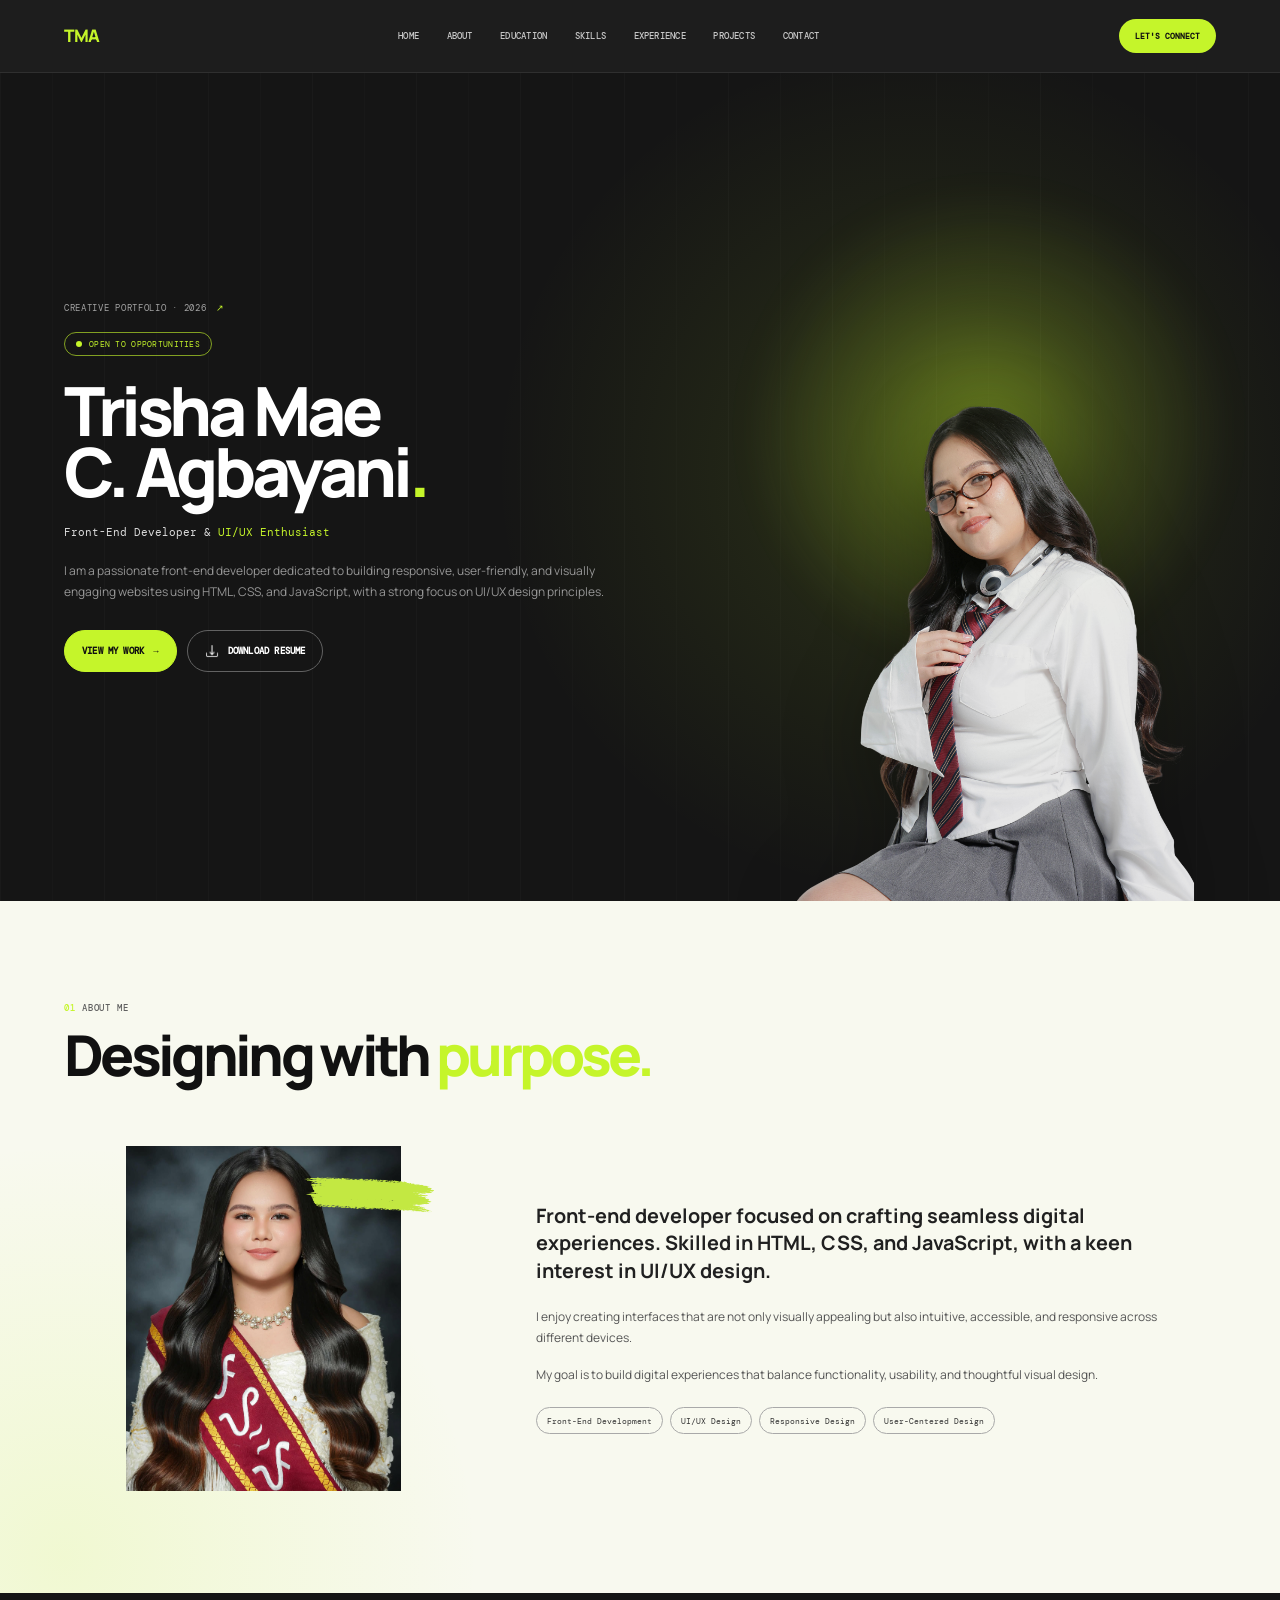
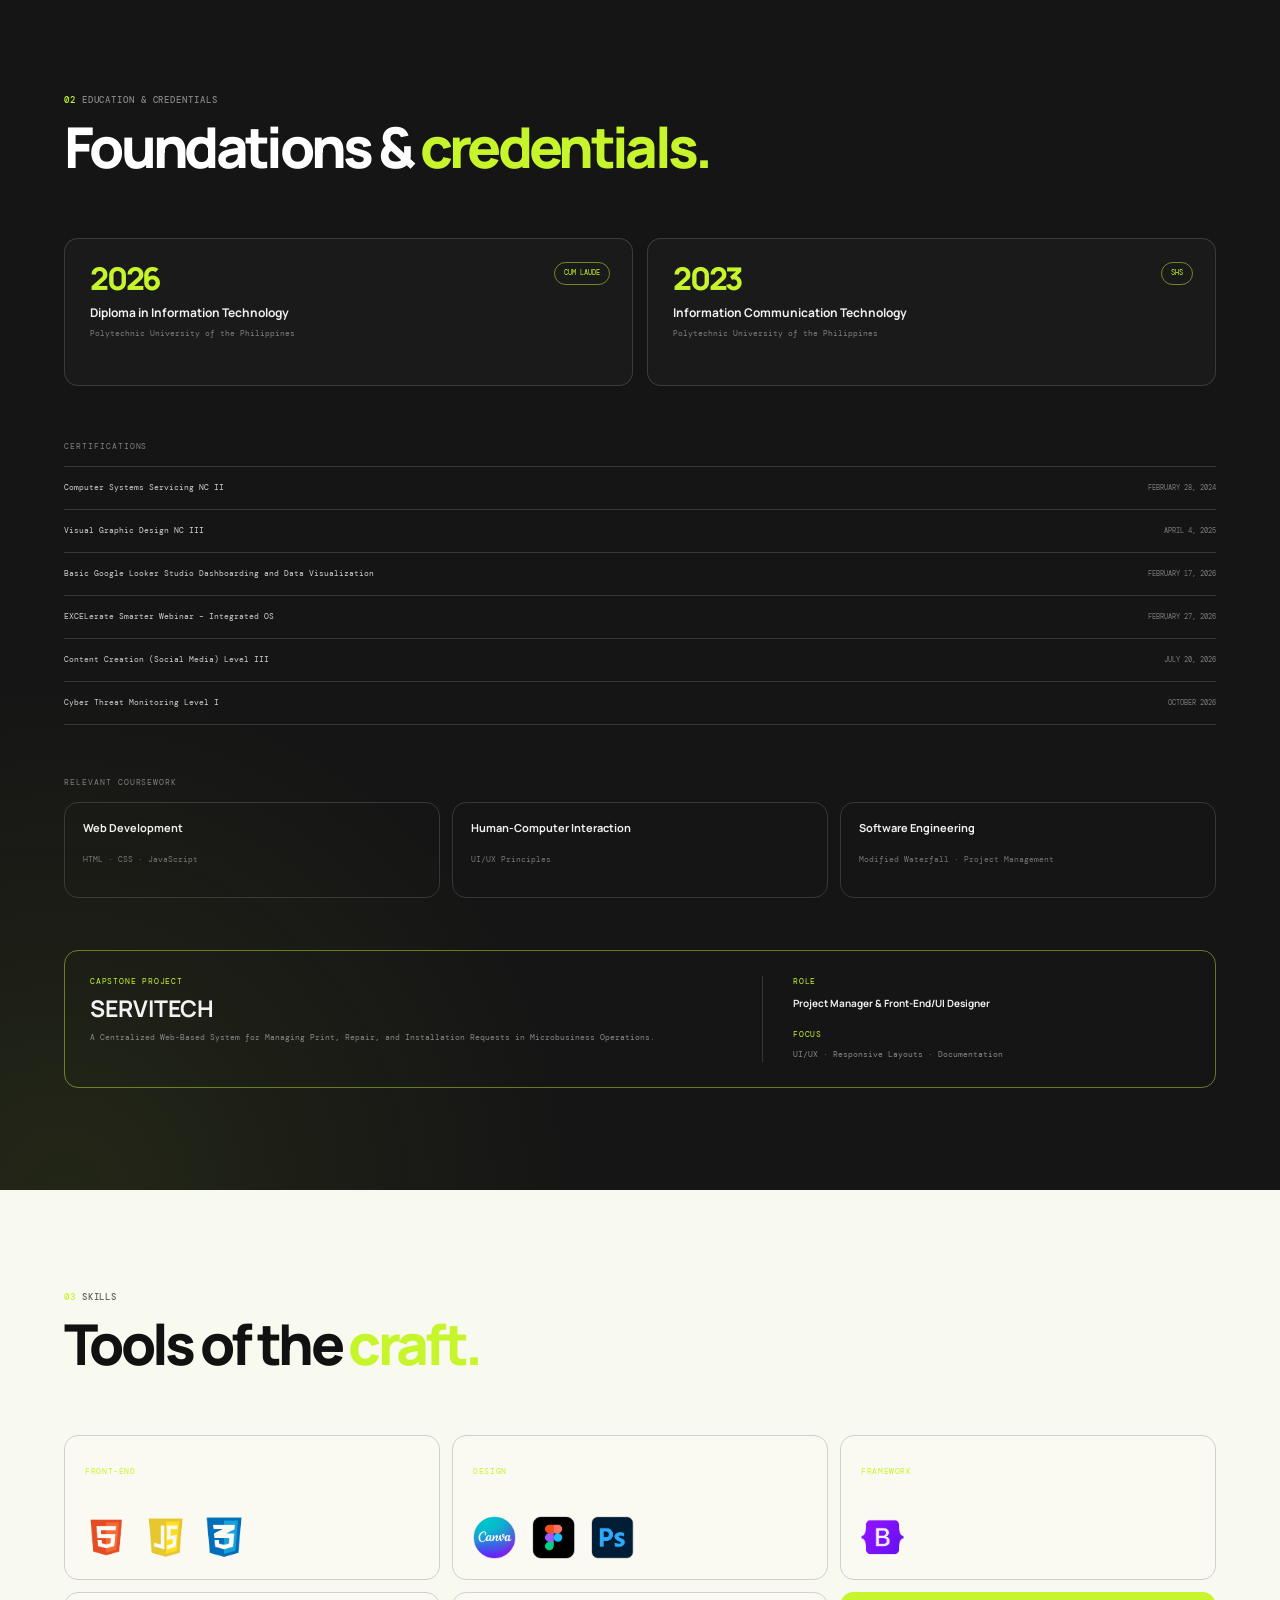
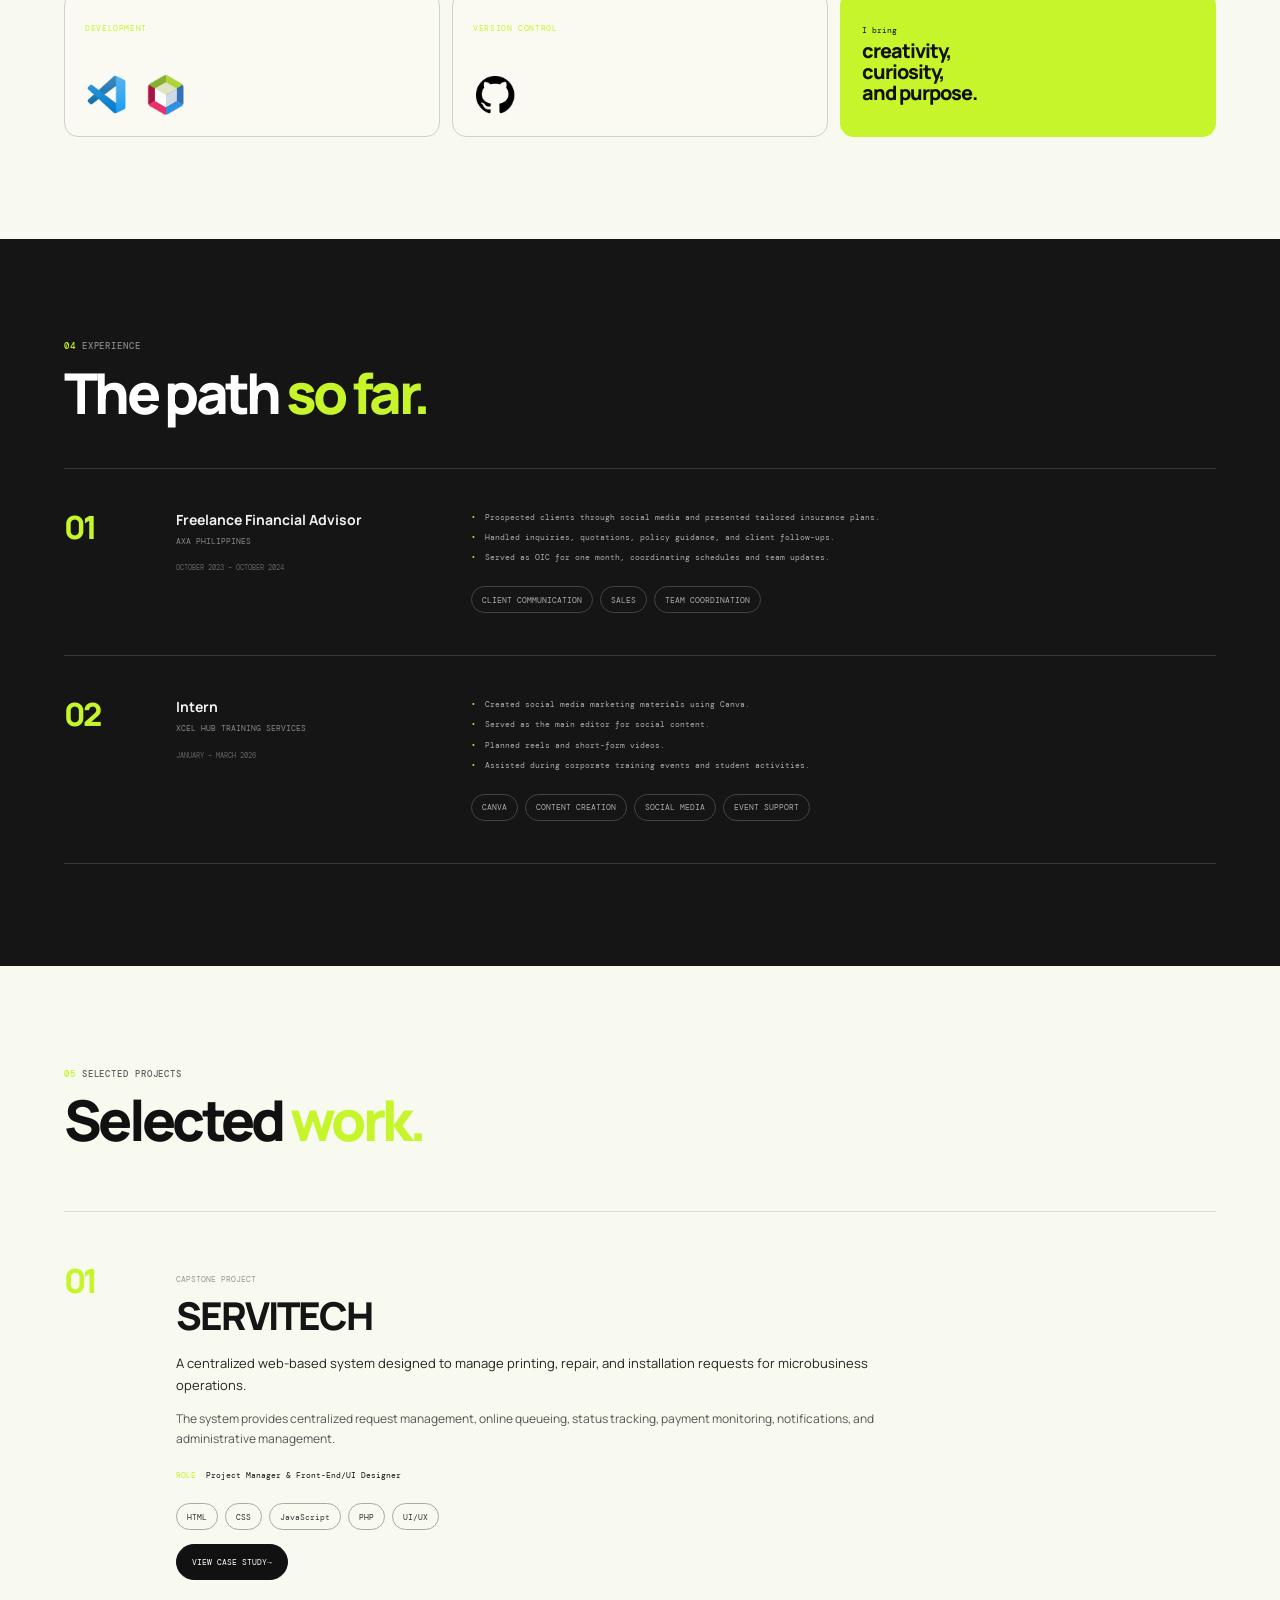
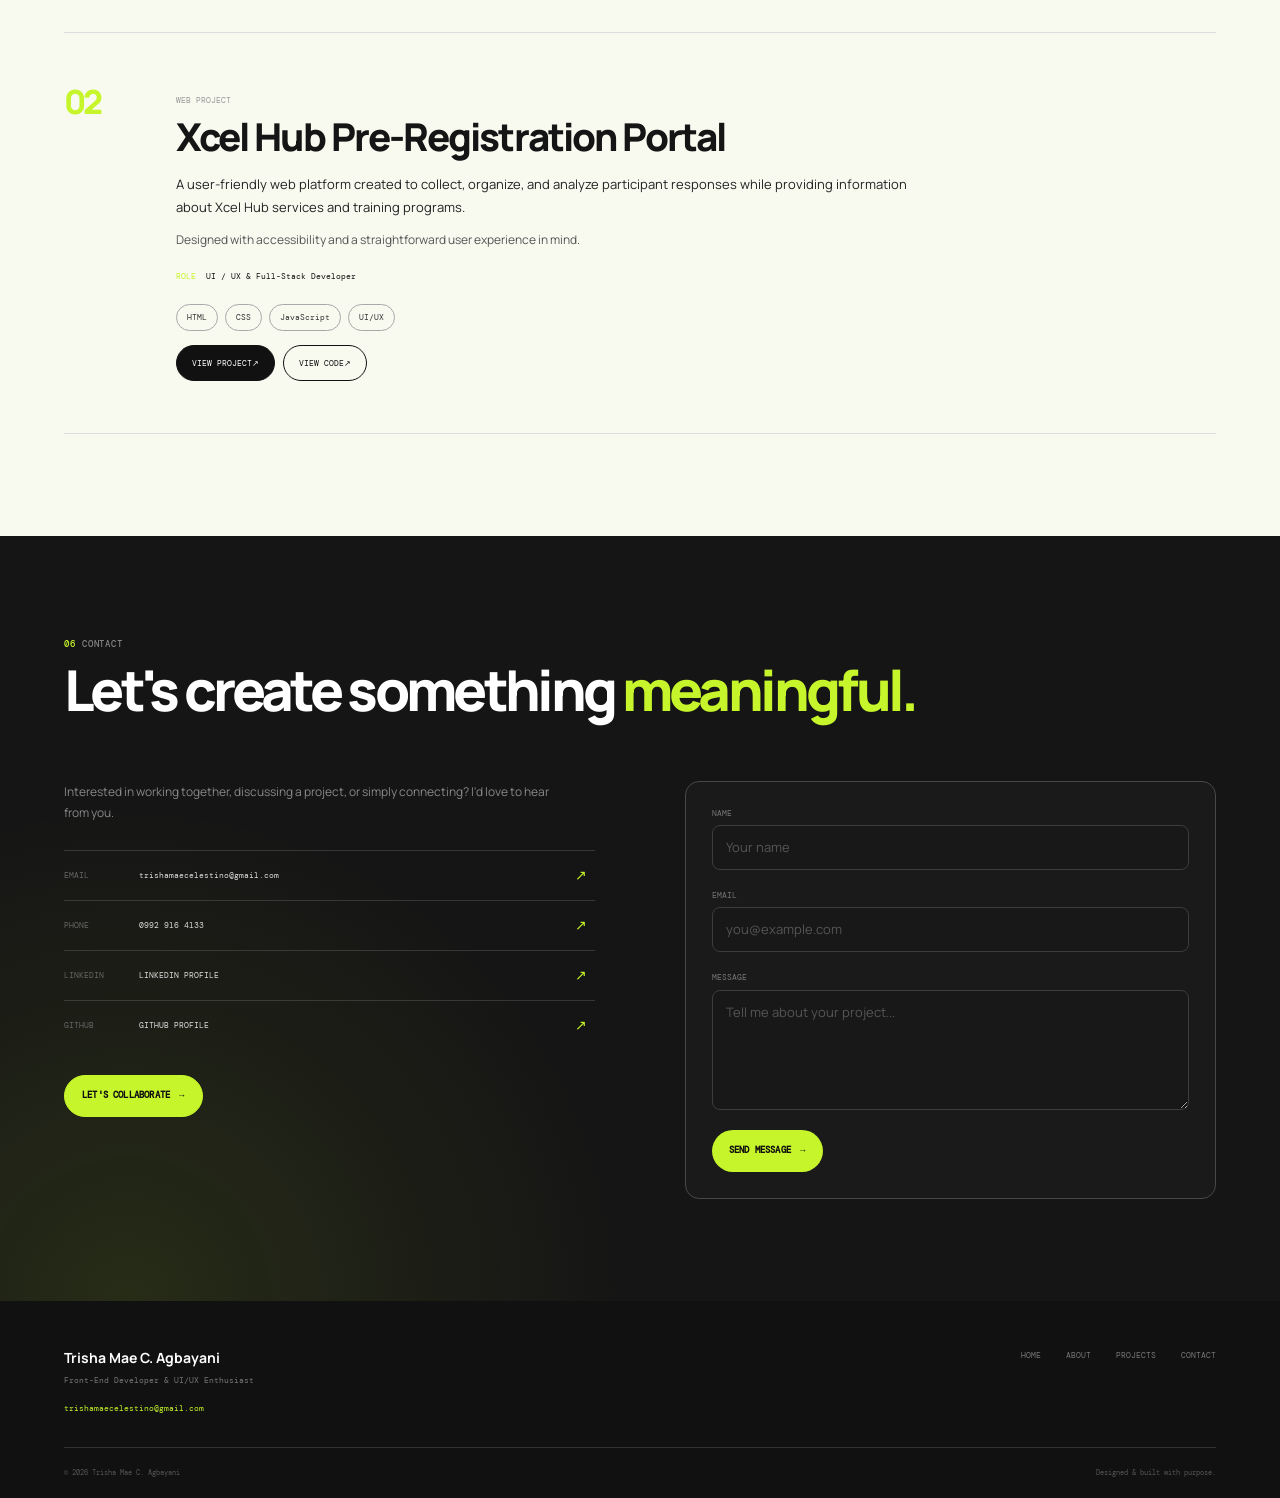
==== index.html @ 406bd966 "Initial portfolio setup" ====
<!DOCTYPE html>
<html lang="en">

<head>
    <meta charset="UTF-8">
    <meta name="viewport" content="width=device-width, initial-scale=1.0">

    <meta name="description"
        content="Trisha Mae C. Agbayani - Front-End Developer and UI/UX Enthusiast Portfolio">

    <title>Trisha Mae C. Agbayani | Portfolio</title>

    <!-- Google Fonts -->
    <link rel="preconnect" href="https://fonts.googleapis.com">
    <link rel="preconnect" href="https://fonts.gstatic.com" crossorigin>

    <link
        href="https://fonts.googleapis.com/css2?family=DM+Mono:wght@400;500&family=Manrope:wght@400;500;600;700;800&display=swap"
        rel="stylesheet">

    <!-- CSS -->
    <link rel="stylesheet" href="style.css">
</head>

<body>

    <!-- =====================================================
         STICKY HEADER
    ====================================================== -->

    <header class="header">

        <div class="nav-container">

            <a href="#home" class="logo">
                TMA
            </a>

            <nav class="navigation">

                <a href="#home">HOME</a>
                <a href="#about">ABOUT</a>
                <a href="#education">EDUCATION</a>
                <a href="#skills">SKILLS</a>
                <a href="#experience">EXPERIENCE</a>
                <a href="#projects">PROJECTS</a>
                <a href="#contact">CONTACT</a>

            </nav>

            <a href="#contact" class="nav-button">
                LET'S CONNECT
            </a>

        </div>

    </header>


    <!-- =====================================================
         MAIN
    ====================================================== -->

    <main>


        <!-- =================================================
             HERO
        ================================================== -->

        <section id="home" class="hero">

            <div class="hero-grid"></div>

            <div class="hero-container">

                <!-- HERO TEXT -->

                <div class="hero-content">

                    <div class="hero-topline">

                        <span>
                            CREATIVE PORTFOLIO · 2026
                        </span>

                        <span class="green-arrow">
                            ↗
                        </span>

                    </div>


                    <div class="availability">

                        <span class="availability-dot"></span>

                        OPEN TO OPPORTUNITIES

                    </div>


                    <h1>
                        Trisha Mae<br>
                        C. Agbayani<span>.</span>
                    </h1>


                    <p class="hero-role">
                        Front-End Developer &amp;
                        <span>UI/UX Enthusiast</span>
                    </p>


                    <p class="hero-description">
                        I am a passionate front-end developer dedicated to
                        building responsive, user-friendly, and visually
                        engaging websites using HTML, CSS, and JavaScript,
                        with a strong focus on UI/UX design principles.
                    </p>


                    <div class="hero-buttons">

                        <a href="#projects" class="btn btn-green">
                            VIEW MY WORK
                            <span>→</span>
                        </a>

                        <a href="#" class="btn btn-outline">

                            <img
                                src="assets/8.png"
                                alt=""
                            >

                            DOWNLOAD RESUME

                        </a>

                    </div>

                </div>


                <!-- HERO IMAGE -->

                <div class="hero-visual">

                    <div class="hero-glow"></div>

                    <img
                        src="assets/5.png"
                        alt="Trisha Mae C. Agbayani"
                        class="hero-photo"
                    >

                </div>

            </div>

        </section>


        <!-- =================================================
             ABOUT
        ================================================== -->

        <section id="about" class="about section">

            <div class="section-container">

                <div class="section-label">
                    <span>01</span>
                    ABOUT ME
                </div>

                <h2>
                    Designing with
                    <span>purpose.</span>
                </h2>


                <div class="about-layout">

                    <div class="about-photo-wrap">

                        <img
                            src="assets/26.jpg"
                            alt="Trisha Mae C. Agbayani"
                            class="about-photo"
                        >

                        <img
                            src="assets/12.png"
                            alt=""
                            class="about-brush"
                        >

                    </div>


                    <div class="about-text">

                        <p class="about-intro">
                            Front-end developer focused on crafting seamless
                            digital experiences. Skilled in HTML, CSS, and
                            JavaScript, with a keen interest in UI/UX design.
                        </p>

                        <p>
                            I enjoy creating interfaces that are not only
                            visually appealing but also intuitive, accessible,
                            and responsive across different devices.
                        </p>

                        <p>
                            My goal is to build digital experiences that
                            balance functionality, usability, and thoughtful
                            visual design.
                        </p>


                        <div class="tag-list">

                            <span>Front-End Development</span>
                            <span>UI/UX Design</span>
                            <span>Responsive Design</span>
                            <span>User-Centered Design</span>

                        </div>

                    </div>

                </div>

            </div>

        </section>


        <!-- =================================================
             EDUCATION
        ================================================== -->

        <section id="education" class="credentials section dark">

            <div class="section-container">

                <div class="section-label light">
                    <span>02</span>
                    EDUCATION &amp; CREDENTIALS
                </div>

                <h2>
                    Foundations &amp;
                    <span>credentials.</span>
                </h2>


                <!-- EDUCATION -->

                <div class="education-grid">

                    <div class="education-card">

                        <div class="education-year">
                            2026
                        </div>

                        <span class="education-badge">
                            CUM LAUDE
                        </span>

                        <h3>
                            Diploma in Information Technology
                        </h3>

                        <p>
                            Polytechnic University of the Philippines
                        </p>

                    </div>


                    <div class="education-card">

                        <div class="education-year">
                            2023
                        </div>

                        <span class="education-badge">
                            SHS
                        </span>

                        <h3>
                            Information Communication Technology
                        </h3>

                        <p>
                            Polytechnic University of the Philippines
                        </p>

                    </div>

                </div>


                <!-- CERTIFICATES -->

                <div class="subsection">

                    <div class="subsection-title">
                        CERTIFICATIONS
                    </div>

                    <div class="certificate-list">

                        <div class="certificate">
                            <span>
                                Computer Systems Servicing NC II
                            </span>

                            <small>
                                FEBRUARY 28, 2024
                            </small>
                        </div>


                        <div class="certificate">
                            <span>
                                Visual Graphic Design NC III
                            </span>

                            <small>
                                APRIL 4, 2025
                            </small>
                        </div>


                        <div class="certificate">
                            <span>
                                Basic Google Looker Studio Dashboarding and
                                Data Visualization
                            </span>

                            <small>
                                FEBRUARY 17, 2026
                            </small>
                        </div>


                        <div class="certificate">
                            <span>
                                EXCELerate Smarter Webinar – Integrated OS
                            </span>

                            <small>
                                FEBRUARY 27, 2026
                            </small>
                        </div>


                        <div class="certificate">
                            <span>
                                Content Creation (Social Media) Level III
                            </span>

                            <small>
                                JULY 20, 2026
                            </small>
                        </div>


                        <div class="certificate">
                            <span>
                                Cyber Threat Monitoring Level I
                            </span>

                            <small>
                                OCTOBER 2026
                            </small>
                        </div>

                    </div>

                </div>


                <!-- COURSEWORK -->

                <div class="subsection">

                    <div class="subsection-title">
                        RELEVANT COURSEWORK
                    </div>


                    <div class="course-grid">

                        <div class="course-card">
                            <strong>
                                Web Development
                            </strong>

                            <span>
                                HTML · CSS · JavaScript
                            </span>
                        </div>


                        <div class="course-card">
                            <strong>
                                Human-Computer Interaction
                            </strong>

                            <span>
                                UI/UX Principles
                            </span>
                        </div>


                        <div class="course-card">
                            <strong>
                                Software Engineering
                            </strong>

                            <span>
                                Modified Waterfall · Project Management
                            </span>
                        </div>

                    </div>

                </div>


                <!-- CAPSTONE -->

                <div class="capstone">

                    <div>

                        <span class="green-label">
                            CAPSTONE PROJECT
                        </span>

                        <h3>
                            SERVITECH
                        </h3>

                        <p>
                            A Centralized Web-Based System for Managing Print,
                            Repair, and Installation Requests in Microbusiness
                            Operations.
                        </p>

                    </div>


                    <div class="capstone-info">

                        <span class="green-label">
                            ROLE
                        </span>

                        <strong>
                            Project Manager &amp; Front-End/UI Designer
                        </strong>

                        <span class="green-label">
                            FOCUS
                        </span>

                        <p>
                            UI/UX · Responsive Layouts · Documentation
                        </p>

                    </div>

                </div>

            </div>

        </section>


        <!-- =================================================
             SKILLS
        ================================================== -->

        <section id="skills" class="skills section">

            <div class="section-container">

                <div class="section-label">
                    <span>03</span>
                    SKILLS
                </div>

                <h2>
                    Tools of the
                    <span>craft.</span>
                </h2>


                <div class="skills-grid">


                    <div class="skill-card">

                        <span class="skill-title">
                            FRONT-END
                        </span>

                        <div class="skill-icons">

                            <img src="assets/13.png" alt="HTML">
                            <img src="assets/14.png" alt="JavaScript">
                            <img src="assets/15.png" alt="CSS">

                        </div>

                    </div>


                    <div class="skill-card">

                        <span class="skill-title">
                            DESIGN
                        </span>

                        <div class="skill-icons">

                            <img src="assets/16.png" alt="Canva">
                            <img src="assets/17.png" alt="Figma">
                            <img src="assets/18.png" alt="Photoshop">

                        </div>

                    </div>


                    <div class="skill-card">

                        <span class="skill-title">
                            FRAMEWORK
                        </span>

                        <div class="skill-icons">

                            <img src="assets/19.png" alt="Bootstrap">

                        </div>

                    </div>


                    <div class="skill-card">

                        <span class="skill-title">
                            DEVELOPMENT
                        </span>

                        <div class="skill-icons">

                            <img src="assets/20.png" alt="Visual Studio Code">
                            <img src="assets/21.png" alt="NetBeans">

                        </div>

                    </div>


                    <div class="skill-card">

                        <span class="skill-title">
                            VERSION CONTROL
                        </span>

                        <div class="skill-icons">

                            <img src="assets/22.png" alt="GitHub">

                        </div>

                    </div>


                    <div class="skill-highlight">

                        <span>
                            I bring
                        </span>

                        <strong>
                            creativity,<br>
                            curiosity,<br>
                            and purpose.
                        </strong>

                    </div>

                </div>

            </div>

        </section>


        <!-- =================================================
             EXPERIENCE
        ================================================== -->

        <section id="experience" class="experience section dark">

            <div class="section-container">

                <div class="section-label light">
                    <span>04</span>
                    EXPERIENCE
                </div>

                <h2>
                    The path
                    <span>so far.</span>
                </h2>


                <!-- EXPERIENCE 01 -->

                <article class="experience-row">

                    <div class="experience-number">
                        01
                    </div>


                    <div class="experience-heading">

                        <h3>
                            Freelance Financial Advisor
                        </h3>

                        <span>
                            AXA PHILIPPINES
                        </span>

                        <small>
                            OCTOBER 2023 – OCTOBER 2024
                        </small>

                    </div>


                    <div class="experience-content">

                        <ul>

                            <li>
                                Prospected clients through social media and
                                presented tailored insurance plans.
                            </li>

                            <li>
                                Handled inquiries, quotations, policy guidance,
                                and client follow-ups.
                            </li>

                            <li>
                                Served as OIC for one month, coordinating
                                schedules and team updates.
                            </li>

                        </ul>


                        <div class="tag-list dark-tags">

                            <span>CLIENT COMMUNICATION</span>
                            <span>SALES</span>
                            <span>TEAM COORDINATION</span>

                        </div>

                    </div>

                </article>


                <!-- EXPERIENCE 02 -->

                <article class="experience-row">

                    <div class="experience-number">
                        02
                    </div>


                    <div class="experience-heading">

                        <h3>
                            Intern
                        </h3>

                        <span>
                            XCEL HUB TRAINING SERVICES
                        </span>

                        <small>
                            JANUARY – MARCH 2026
                        </small>

                    </div>


                    <div class="experience-content">

                        <ul>

                            <li>
                                Created social media marketing materials
                                using Canva.
                            </li>

                            <li>
                                Served as the main editor for social content.
                            </li>

                            <li>
                                Planned reels and short-form videos.
                            </li>

                            <li>
                                Assisted during corporate training events
                                and student activities.
                            </li>

                        </ul>


                        <div class="tag-list dark-tags">

                            <span>CANVA</span>
                            <span>CONTENT CREATION</span>
                            <span>SOCIAL MEDIA</span>
                            <span>EVENT SUPPORT</span>

                        </div>

                    </div>

                </article>

            </div>

        </section>


        <!-- =================================================
             PROJECTS
        ================================================== -->

        <section id="projects" class="projects section">

            <div class="section-container">

                <div class="section-label">
                    <span>05</span>
                    SELECTED PROJECTS
                </div>

                <h2>
                    Selected
                    <span>work.</span>
                </h2>


                <!-- PROJECT 01 -->

                <article class="project-row">

                    <div class="project-number">
                        01
                    </div>


                    <div class="project-content">

                        <span class="project-type">
                            CAPSTONE PROJECT
                        </span>

                        <h3>
                            SERVITECH
                        </h3>

                        <p class="project-lead">
                            A centralized web-based system designed to manage
                            printing, repair, and installation requests for
                            microbusiness operations.
                        </p>

                        <p>
                            The system provides centralized request management,
                            online queueing, status tracking, payment monitoring,
                            notifications, and administrative management.
                        </p>


                        <div class="project-role">

                            <span>ROLE</span>

                            Project Manager &amp; Front-End/UI Designer

                        </div>


                        <div class="tag-list">

                            <span>HTML</span>
                            <span>CSS</span>
                            <span>JavaScript</span>
                            <span>PHP</span>
                            <span>UI/UX</span>

                        </div>


                        <a href="#" class="project-button">
                            VIEW CASE STUDY
                            <span>→</span>
                        </a>

                    </div>

                </article>


                <!-- PROJECT 02 -->

                <article class="project-row">

                    <div class="project-number">
                        02
                    </div>


                    <div class="project-content">

                        <span class="project-type">
                            WEB PROJECT
                        </span>

                        <h3>
                            Xcel Hub Pre-Registration Portal
                        </h3>

                        <p class="project-lead">
                            A user-friendly web platform created to collect,
                            organize, and analyze participant responses while
                            providing information about Xcel Hub services and
                            training programs.
                        </p>

                        <p>
                            Designed with accessibility and a straightforward
                            user experience in mind.
                        </p>


                        <div class="project-role">

                            <span>ROLE</span>

                            UI / UX &amp; Full-Stack Developer

                        </div>


                        <div class="tag-list">

                            <span>HTML</span>
                            <span>CSS</span>
                            <span>JavaScript</span>
                            <span>UI/UX</span>

                        </div>


                        <div class="project-buttons">

                            <a
                                href="https://codehub365.github.io/xcel-hub-portal-v3/index.html#trainings"
                                target="_blank"
                                class="project-button"
                            >
                                VIEW PROJECT
                                <span>↗</span>
                            </a>


                            <a
                                href="https://github.com/"
                                target="_blank"
                                class="project-button outline"
                            >
                                VIEW CODE
                                <span>↗</span>
                            </a>

                        </div>

                    </div>

                </article>

            </div>

        </section>


        <!-- =================================================
             CONTACT
        ================================================== -->

        <section id="contact" class="contact section dark">

            <div class="section-container">

                <div class="section-label light">
                    <span>06</span>
                    CONTACT
                </div>

                <h2>
                    Let's create something
                    <span>meaningful.</span>
                </h2>


                <div class="contact-grid">


                    <div class="contact-info">

                        <p>
                            Interested in working together, discussing a
                            project, or simply connecting? I'd love to hear
                            from you.
                        </p>


                        <a
                            href="mailto:trishamaecelestino@gmail.com"
                            class="contact-line"
                        >

                            <span>EMAIL</span>

                            <strong>
                                trishamaecelestino@gmail.com
                            </strong>

                            <b>↗</b>

                        </a>


                        <a
                            href="tel:09929164133"
                            class="contact-line"
                        >

                            <span>PHONE</span>

                            <strong>
                                0992 916 4133
                            </strong>

                            <b>↗</b>

                        </a>


                        <a
                            href="https://www.linkedin.com/in/trisha-mae-agbayani-09534a296/"
                            target="_blank"
                            class="contact-line"
                        >

                            <span>LINKEDIN</span>

                            <strong>
                                LINKEDIN PROFILE
                            </strong>

                            <b>↗</b>

                        </a>


                        <a
                            href="https://github.com/"
                            target="_blank"
                            class="contact-line"
                        >

                            <span>GITHUB</span>

                            <strong>
                                GITHUB PROFILE
                            </strong>

                            <b>↗</b>

                        </a>


                        <a
                            href="mailto:trishamaecelestino@gmail.com"
                            class="btn btn-green contact-button"
                        >
                            LET'S COLLABORATE
                            <span>→</span>
                        </a>

                    </div>


                    <form class="contact-form">

                        <label for="name">
                            NAME
                        </label>

                        <input
                            type="text"
                            id="name"
                            placeholder="Your name"
                        >


                        <label for="email">
                            EMAIL
                        </label>

                        <input
                            type="email"
                            id="email"
                            placeholder="you@example.com"
                        >


                        <label for="message">
                            MESSAGE
                        </label>

                        <textarea
                            id="message"
                            rows="5"
                            placeholder="Tell me about your project..."
                        ></textarea>


                        <button
                            type="submit"
                            class="btn btn-green"
                        >
                            SEND MESSAGE
                            <span>→</span>
                        </button>

                    </form>

                </div>

            </div>

        </section>

    </main>


    <!-- =====================================================
         FOOTER
    ====================================================== -->

    <footer class="footer">

        <div class="footer-container">

            <div>

                <h3>
                    Trisha Mae C. Agbayani
                </h3>

                <p>
                    Front-End Developer &amp; UI/UX Enthusiast
                </p>

                <a href="mailto:trishamaecelestino@gmail.com">
                    trishamaecelestino@gmail.com
                </a>

            </div>


            <div class="footer-links">

                <a href="#home">HOME</a>
                <a href="#about">ABOUT</a>
                <a href="#projects">PROJECTS</a>
                <a href="#contact">CONTACT</a>

            </div>

        </div>


        <div class="footer-bottom">

            <span>
                © 2026 Trisha Mae C. Agbayani
            </span>

            <span>
                Designed &amp; built with purpose.
            </span>

        </div>

    </footer>

</body>

</html>
---- style.css ----
/* =========================================================
   TRISHA MAE C. AGBAYANI — RESPONSIVE PORTFOLIO CSS
   Replacement stylesheet based on the supplied mockup/PDF.

   Goals:
   - Keep the mockup proportions on desktop/laptop screens
   - Prevent tiny text and cramped sections
   - Scale cleanly from large desktop -> laptop -> tablet -> phone
   - Avoid browser-specific sizing assumptions
   - Keep sticky navigation
   ========================================================= */

:root {
    --lime: #c5f52a;
    --lime-soft: #d8f86a;

    --black: #151515;
    --black-2: #191919;
    --black-3: #202020;

    --white: #ffffff;
    --cream: #f8f9ef;

    --text: #111111;
    --muted: #686868;
    --muted-light: #929292;

    --border-dark: rgba(255, 255, 255, 0.14);
    --border-light: rgba(0, 0, 0, 0.12);

    --main-font: "Manrope", Arial, Helvetica, sans-serif;
    --mono-font: "DM Mono", "Courier New", monospace;

    --content-width: 1180px;
    --page-padding: clamp(24px, 5vw, 72px);

    --section-space: clamp(76px, 8vw, 120px);

    --radius: 14px;
    --pill-radius: 999px;
}


/* =========================================================
   RESET / BASE
========================================================= */

*,
*::before,
*::after {
    box-sizing: border-box;
}

html {
    scroll-behavior: smooth;
    scroll-padding-top: 74px;
    -webkit-text-size-adjust: 100%;
    text-size-adjust: 100%;
}

body {
    margin: 0;
    min-width: 320px;
    overflow-x: hidden;

    font-family: var(--main-font);
    font-size: 16px;
    line-height: 1.5;

    background: var(--cream);
    color: var(--text);

    -webkit-font-smoothing: antialiased;
    -moz-osx-font-smoothing: grayscale;
    text-rendering: optimizeLegibility;
}

img,
svg,
video,
canvas {
    display: block;
    max-width: 100%;
}

img {
    height: auto;
}

button,
input,
textarea,
select {
    font: inherit;
}

button {
    cursor: pointer;
}

a {
    color: inherit;
    text-decoration: none;
}

p,
h1,
h2,
h3,
h4,
ul,
ol {
    margin-top: 0;
}

ul,
ol {
    padding-left: 0;
}


/* =========================================================
   GLOBAL CONTAINERS
========================================================= */

.section-container,
.nav-container,
.hero-container,
.footer-container,
.footer-bottom {
    width: min(
        calc(100% - (var(--page-padding) * 2)),
        var(--content-width)
    );
    margin-inline: auto;
}


/* =========================================================
   STICKY HEADER
========================================================= */

.header {
    position: sticky;
    top: 0;
    z-index: 9999;

    width: 100%;

    background: rgba(20, 20, 20, 0.96);
    border-bottom: 1px solid rgba(255, 255, 255, 0.08);

    -webkit-backdrop-filter: blur(14px);
    backdrop-filter: blur(14px);
}

.nav-container {
    min-height: 72px;

    display: flex;
    align-items: center;
    justify-content: space-between;

    gap: 28px;
}

.logo {
    flex: 0 0 auto;

    color: var(--lime);

    font-family: var(--main-font);
    font-size: clamp(16px, 1.35vw, 20px);
    font-weight: 800;

    letter-spacing: -0.07em;
}

.navigation {
    min-width: 0;

    display: flex;
    align-items: center;
    justify-content: center;

    gap: clamp(18px, 2.15vw, 34px);

    flex: 1;
}

.navigation a {
    position: relative;

    color: #c8c8c8;

    font-family: var(--mono-font);
    font-size: clamp(9px, 0.68vw, 11px);
    font-weight: 500;
    line-height: 1;

    letter-spacing: 0.025em;
    white-space: nowrap;

    transition:
        color 180ms ease,
        transform 180ms ease;
}

.navigation a:hover,
.navigation a:focus-visible {
    color: var(--lime);
}

.navigation a:focus-visible,
.nav-button:focus-visible,
.btn:focus-visible,
.project-button:focus-visible {
    outline: 2px solid var(--lime);
    outline-offset: 4px;
}

.nav-button {
    flex: 0 0 auto;

    display: inline-flex;
    align-items: center;
    justify-content: center;

    min-height: 34px;
    padding: 0 16px;

    border: 0;
    border-radius: var(--pill-radius);

    background: var(--lime);
    color: #111;

    font-family: var(--mono-font);
    font-size: clamp(8px, 0.62vw, 10px);
    font-weight: 700;
    line-height: 1;

    white-space: nowrap;

    transition:
        transform 180ms ease,
        background 180ms ease;
}

.nav-button:hover {
    transform: translateY(-1px);
    background: var(--lime-soft);
}


/* =========================================================
   HERO / HOME
========================================================= */

.hero {
    position: relative;
    isolation: isolate;

    min-height: max(680px, calc(100svh - 72px));

    overflow: hidden;

    background:
        radial-gradient(
            circle at 72% 48%,
            rgba(197, 245, 42, 0.17) 0,
            rgba(197, 245, 42, 0.07) 18%,
            transparent 42%
        ),
        var(--black);

    color: var(--white);
}

/* Subtle vertical texture matching the mockup. */
.hero-grid {
    position: absolute;
    z-index: -1;
    inset: 0;

    opacity: 0.42;
    pointer-events: none;

    background-image:
        linear-gradient(
            90deg,
            rgba(255, 255, 255, 0.035) 1px,
            transparent 1px
        ),
        linear-gradient(
            90deg,
            rgba(255, 255, 255, 0.018) 1px,
            transparent 1px
        );

    background-size: 52px 100%, 104px 100%;
}

.hero-container {
    min-height: max(680px, calc(100svh - 72px));

    position: relative;
    z-index: 2;

    display: grid;
    grid-template-columns: minmax(0, 1.03fr) minmax(390px, 0.82fr);

    align-items: center;

    column-gap: clamp(35px, 5vw, 90px);
}

.hero-content {
    position: relative;
    z-index: 5;

    max-width: 680px;

    padding-block: clamp(70px, 8vh, 105px);
}

.hero-topline {
    display: flex;
    align-items: center;
    flex-wrap: wrap;
    gap: 10px;

    margin-bottom: 15px;

    color: #a4a4a4;

    font-family: var(--mono-font);
    font-size: clamp(9px, 0.72vw, 11px);
    line-height: 1.3;
    letter-spacing: 0.075em;
}

.green-arrow {
    color: var(--lime);
}

.availability {
    display: inline-flex;
    align-items: center;
    gap: 7px;

    margin-bottom: 24px;
    padding: 7px 11px;

    border: 1px solid rgba(197, 245, 42, 0.62);
    border-radius: var(--pill-radius);

    color: var(--lime);

    font-family: var(--mono-font);
    font-size: clamp(8px, 0.63vw, 10px);
    line-height: 1;
    letter-spacing: 0.035em;
}

.availability-dot {
    width: 6px;
    height: 6px;
    flex: 0 0 6px;

    border-radius: 50%;
    background: var(--lime);
}

.hero h1 {
    max-width: 690px;

    margin: 0 0 22px;

    color: var(--white);

    font-size: clamp(48px, 5.3vw, 82px);
    font-weight: 800;
    line-height: 0.91;

    letter-spacing: -0.065em;

    text-wrap: balance;
}

.hero h1 span {
    color: var(--lime);
}

.hero-role {
    margin-bottom: 20px;

    color: #dddddd;

    font-family: var(--mono-font);
    font-size: clamp(11px, 0.83vw, 14px);
    line-height: 1.45;
}

.hero-role span {
    color: var(--lime);
}

.hero-description {
    max-width: 570px;

    margin: 0 0 28px;

    color: #969696;

    font-size: clamp(12px, 0.84vw, 14px);
    line-height: 1.72;
}

.hero-buttons {
    display: flex;
    align-items: center;
    flex-wrap: wrap;
    gap: 10px;
}


/* =========================================================
   BUTTONS
========================================================= */

.btn {
    min-height: 42px;

    display: inline-flex;
    align-items: center;
    justify-content: center;
    gap: 9px;

    padding: 0 17px;

    border-radius: var(--pill-radius);

    font-family: var(--mono-font);
    font-size: clamp(9px, 0.67vw, 11px);
    font-weight: 600;
    line-height: 1;
    letter-spacing: 0.02em;

    white-space: nowrap;

    transition:
        transform 180ms ease,
        background 180ms ease,
        border-color 180ms ease,
        color 180ms ease;
}

.btn-green {
    border: 1px solid var(--lime);

    background: var(--lime);
    color: #111;
}

.btn-green:hover {
    transform: translateY(-2px);
    background: var(--lime-soft);
}

.btn-outline {
    border: 1px solid #626262;

    background: transparent;
    color: var(--white);
}

.btn-outline:hover {
    transform: translateY(-2px);
    border-color: var(--lime);
    color: var(--lime);
}

.btn-outline img {
    width: 14px;
    height: 14px;
    object-fit: contain;
}


/* =========================================================
   HERO VISUAL
========================================================= */

.hero-visual {
    position: relative;

    min-width: 0;
    min-height: max(680px, calc(100svh - 72px));

    display: flex;
    align-items: flex-end;
    justify-content: center;

    overflow: visible;
}

.hero-glow {
    position: absolute;
    z-index: 0;

    width: min(38vw, 520px);
    aspect-ratio: 1;

    top: 43%;
    left: 53%;

    transform: translate(-50%, -50%);

    border-radius: 50%;

    background:
        radial-gradient(
            circle,
            rgba(197, 245, 42, 0.40) 0%,
            rgba(197, 245, 42, 0.16) 34%,
            rgba(197, 245, 42, 0) 70%
        );

    filter: blur(18px);
    pointer-events: none;
}

.hero-photo {
    position: relative;
    z-index: 2;

    width: clamp(390px, 39vw, 590px);
    max-width: none;
    height: auto;

    align-self: flex-end;

    margin: 0 clamp(-45px, -3vw, -15px) -1px 0;

    filter: drop-shadow(0 24px 40px rgba(0, 0, 0, 0.36));
}


/* =========================================================
   GENERAL SECTIONS
========================================================= */

.section {
    padding-block: var(--section-space);
}

.section-label {
    margin-bottom: 13px;

    color: #606060;

    font-family: var(--mono-font);
    font-size: clamp(9px, 0.67vw, 11px);
    font-weight: 500;
    line-height: 1.3;

    letter-spacing: 0.1em;
    text-transform: uppercase;
}

.section-label span {
    color: var(--lime);
}

.section-label.light {
    color: #858585;
}

.section h2 {
    margin: 0 0 clamp(42px, 5vw, 64px);

    color: inherit;

    font-size: clamp(40px, 4.4vw, 66px);
    font-weight: 800;
    line-height: 0.95;

    letter-spacing: -0.065em;

    text-wrap: balance;
}

.section h2 span {
    color: var(--lime);
}

.dark {
    background: var(--black);
    color: var(--white);
}


/* =========================================================
   ABOUT
========================================================= */

.about {
    background:
        radial-gradient(
            circle at 5% 95%,
            rgba(197, 245, 42, 0.15),
            transparent 30%
        ),
        var(--cream);
}

.about-layout {
    display: grid;

    grid-template-columns: minmax(250px, 340px) minmax(0, 650px);

    gap: clamp(55px, 8vw, 105px);

    align-items: center;
    justify-content: center;
}

.about-photo-wrap {
    position: relative;

    width: 100%;

    display: flex;
    justify-content: center;
}

.about-photo {
    width: 275px;
    height: 345px;

    object-fit: cover;
}

.about-brush {
    position: absolute;

    z-index: 3;

    width: 135px;

    top: -19px;
    right: -2px;

    transform: rotate(-4deg);
}

.about-intro {
    margin-bottom: 22px;

    color: #202020;

    font-size: clamp(17px, 1.55vw, 23px);
    font-weight: 700;
    line-height: 1.38;
}

.about-text p:not(.about-intro) {
    max-width: 640px;

    margin-bottom: 16px;

    color: #555555;

    font-size: clamp(12px, 0.82vw, 14px);
    line-height: 1.75;
}


/* =========================================================
   TAGS
========================================================= */

.tag-list {
    display: flex;
    flex-wrap: wrap;
    gap: 7px;

    margin-top: 22px;
}

.tag-list span {
    display: inline-flex;
    align-items: center;

    min-height: 27px;
    padding: 0 10px;

    border: 1px solid #a9a9a9;
    border-radius: var(--pill-radius);

    color: #333;

    font-family: var(--mono-font);
    font-size: clamp(8px, 0.61vw, 10px);
    line-height: 1;
    white-space: nowrap;
}

.dark-tags span {
    border-color: #444;
    color: #aaa;
}


/* =========================================================
   EDUCATION / CREDENTIALS
========================================================= */

.credentials {
    background:
        radial-gradient(
            circle at 5% 100%,
            rgba(197, 245, 42, 0.08),
            transparent 30%
        ),
        var(--black);
}

.education-grid {
    display: grid;

    grid-template-columns: repeat(2, minmax(0, 1fr));

    gap: 14px;

    margin-bottom: 55px;
}

.education-card {
    position: relative;

    min-height: 148px;

    padding: 24px 25px;

    border: 1px solid var(--border-dark);
    border-radius: var(--radius);

    background: rgba(255, 255, 255, 0.025);
}

.education-year {
    margin-bottom: 11px;

    color: var(--lime);

    font-size: clamp(30px, 2.45vw, 38px);
    font-weight: 800;
    line-height: 1;

    letter-spacing: -0.07em;
}

.education-badge {
    position: absolute;

    top: 23px;
    right: 22px;

    min-height: 23px;

    display: inline-flex;
    align-items: center;

    padding: 0 9px;

    border: 1px solid rgba(197, 245, 42, 0.5);
    border-radius: var(--pill-radius);

    color: var(--lime);

    font-family: var(--mono-font);
    font-size: clamp(7px, 0.55vw, 9px);
    line-height: 1;
    white-space: nowrap;
}

.education-card h3 {
    margin-bottom: 6px;

    color: #f1f1f1;

    font-size: clamp(12px, 0.82vw, 14px);
    font-weight: 700;
    line-height: 1.35;
}

.education-card p {
    margin-bottom: 0;

    color: #7f7f7f;

    font-family: var(--mono-font);
    font-size: clamp(8px, 0.59vw, 10px);
    line-height: 1.5;
}


/* =========================================================
   CERTIFICATIONS
========================================================= */

.subsection {
    margin-bottom: 52px;
}

.subsection-title {
    margin-bottom: 15px;

    color: #7f7f7f;

    font-family: var(--mono-font);
    font-size: clamp(8px, 0.6vw, 10px);
    line-height: 1.3;

    letter-spacing: 0.12em;
    text-transform: uppercase;
}

.certificate-list {
    border-top: 1px solid var(--border-dark);
}

.certificate {
    min-height: 43px;

    display: flex;
    align-items: center;
    justify-content: space-between;

    gap: 25px;

    border-bottom: 1px solid var(--border-dark);

    color: #d0d0d0;

    font-family: var(--mono-font);
    font-size: clamp(8px, 0.62vw, 10px);
    line-height: 1.4;
}

.certificate small {
    flex: 0 0 auto;

    color: #7b7b7b;

    font-size: clamp(7px, 0.54vw, 9px);
    line-height: 1.3;
    white-space: nowrap;
}


/* =========================================================
   COURSEWORK
========================================================= */

.course-grid {
    display: grid;

    grid-template-columns: repeat(3, minmax(0, 1fr));

    gap: 12px;
}

.course-card {
    min-height: 96px;

    padding: 18px;

    border: 1px solid var(--border-dark);
    border-radius: var(--radius);
}

.course-card strong {
    display: block;

    margin-bottom: 8px;

    color: #f0f0f0;

    font-size: clamp(11px, 0.78vw, 13px);
    font-weight: 700;
    line-height: 1.35;
}

.course-card span {
    color: #777;

    font-family: var(--mono-font);
    font-size: clamp(8px, 0.59vw, 10px);
    line-height: 1.5;
}


/* =========================================================
   CAPSTONE
========================================================= */

.capstone {
    display: grid;

    grid-template-columns: minmax(0, 1.2fr) minmax(240px, 0.8fr);

    gap: 30px;

    padding: 25px;

    border: 1px solid rgba(197, 245, 42, 0.45);
    border-radius: var(--radius);
}

.green-label {
    display: block;

    margin-bottom: 9px;

    color: var(--lime);

    font-family: var(--mono-font);
    font-size: clamp(8px, 0.59vw, 10px);
    line-height: 1.3;

    letter-spacing: 0.1em;
    text-transform: uppercase;
}

.capstone h3 {
    margin-bottom: 10px;

    color: #f3f3f3;

    font-size: clamp(20px, 1.8vw, 27px);
    line-height: 1.1;
}

.capstone p {
    margin-bottom: 0;

    color: #888;

    font-family: var(--mono-font);
    font-size: clamp(8px, 0.62vw, 10px);
    line-height: 1.7;
}

.capstone-info {
    border-left: 1px solid var(--border-dark);

    padding-left: 30px;
}

.capstone-info strong {
    display: block;

    margin-bottom: 19px;

    color: #eee;

    font-size: clamp(10px, 0.72vw, 12px);
    line-height: 1.4;
}


/* =========================================================
   SKILLS
========================================================= */

.skills {
    background: var(--cream);
}

.skills-grid {
    display: grid;

    grid-template-columns: repeat(3, minmax(0, 1fr));

    gap: 12px;
}

.skill-card {
    position: relative;

    min-height: 145px;

    padding: 20px;

    border: 1px solid #d0d0d0;
    border-radius: var(--radius);

    background: rgba(255, 255, 255, 0.2);
}

.skill-title {
    color: var(--lime);

    font-family: var(--mono-font);
    font-size: clamp(8px, 0.58vw, 10px);
    line-height: 1.3;

    letter-spacing: 0.08em;
    text-transform: uppercase;
}

.skill-icons {
    position: absolute;

    left: 20px;
    bottom: 20px;

    display: flex;
    align-items: center;
    flex-wrap: wrap;
    gap: 16px;
}

.skill-icons img {
    width: 43px;
    height: 43px;

    object-fit: contain;
}

.skill-highlight {
    min-height: 145px;

    display: flex;
    flex-direction: column;
    justify-content: center;

    padding: 22px;

    border-radius: var(--radius);

    background: var(--lime);
    color: #111;
}

.skill-highlight span {
    margin-bottom: 4px;

    font-family: var(--mono-font);
    font-size: clamp(8px, 0.62vw, 10px);
    line-height: 1.35;
}

.skill-highlight strong {
    font-size: clamp(18px, 1.55vw, 25px);
    font-weight: 800;
    line-height: 1.06;

    letter-spacing: -0.05em;
}


/* =========================================================
   EXPERIENCE
========================================================= */

.experience h2 {
    margin-bottom: 48px;
}

.experience-row {
    display: grid;

    grid-template-columns: 82px 265px minmax(0, 1fr);

    gap: 30px;

    padding: 42px 0;

    border-top: 1px solid var(--border-dark);
}

.experience-row:last-child {
    border-bottom: 1px solid var(--border-dark);
}

.experience-number {
    color: var(--lime);

    font-size: clamp(30px, 2.5vw, 40px);
    font-weight: 800;
    line-height: 1;

    letter-spacing: -0.08em;
}

.experience-heading h3 {
    margin-bottom: 7px;

    color: #f1f1f1;

    font-size: clamp(14px, 1vw, 16px);
    line-height: 1.3;
}

.experience-heading span {
    display: block;

    margin-bottom: 5px;

    color: #858585;

    font-family: var(--mono-font);
    font-size: clamp(8px, 0.62vw, 10px);
    line-height: 1.4;
}

.experience-heading small {
    color: #626262;

    font-family: var(--mono-font);
    font-size: clamp(7px, 0.55vw, 9px);
    line-height: 1.4;
}

.experience-content ul {
    list-style: none;

    margin: 0 0 17px;
}

.experience-content li {
    position: relative;

    margin-bottom: 7px;
    padding-left: 14px;

    color: #aaa;

    font-family: var(--mono-font);
    font-size: clamp(8px, 0.62vw, 10px);
    line-height: 1.65;
}

.experience-content li:last-child {
    margin-bottom: 0;
}

.experience-content li::before {
    content: "•";

    position: absolute;
    left: 0;
    top: 0;

    color: var(--lime);
}


/* =========================================================
   PROJECTS
========================================================= */

.projects {
    background: var(--cream);
}

.project-row {
    display: grid;

    grid-template-columns: 82px minmax(0, 760px);

    gap: 30px;

    padding: 52px 0;

    border-top: 1px solid #dddddd;
}

.project-row:last-child {
    border-bottom: 1px solid #dddddd;
}

.project-number {
    color: var(--lime);

    font-size: clamp(30px, 2.6vw, 42px);
    font-weight: 800;
    line-height: 1;

    letter-spacing: -0.08em;
}

.project-type {
    color: #999;

    font-family: var(--mono-font);
    font-size: clamp(8px, 0.59vw, 10px);
    line-height: 1.4;
}

.project-content h3 {
    margin: 8px 0 17px;

    color: #151515;

    font-size: clamp(26px, 3vw, 42px);
    font-weight: 800;
    line-height: 1.02;

    letter-spacing: -0.05em;
}

.project-content p {
    margin-bottom: 12px;

    color: #555;

    font-size: clamp(12px, 0.82vw, 14px);
    line-height: 1.72;
}

.project-lead {
    color: #222 !important;
    font-size: clamp(13px, 0.95vw, 16px) !important;
}

.project-role {
    display: flex;
    flex-wrap: wrap;
    gap: 10px;

    margin: 20px 0;

    font-family: var(--mono-font);
    font-size: clamp(8px, 0.61vw, 10px);
    line-height: 1.4;
}

.project-role span {
    color: var(--lime);
}

.project-buttons {
    display: flex;
    flex-wrap: wrap;
    gap: 8px;
}

.project-button {
    display: inline-flex;
    align-items: center;
    justify-content: center;

    min-height: 36px;

    margin-top: 14px;
    padding: 0 15px;

    border: 1px solid #111;
    border-radius: var(--pill-radius);

    background: #111;
    color: #fff;

    font-family: var(--mono-font);
    font-size: clamp(8px, 0.61vw, 10px);
    line-height: 1;

    transition:
        transform 180ms ease,
        background 180ms ease,
        color 180ms ease;
}

.project-button:hover {
    transform: translateY(-2px);
}

.project-button.outline {
    background: transparent;
    color: #111;
}


/* =========================================================
   CONTACT
========================================================= */

.contact {
    background:
        radial-gradient(
            circle at 10% 100%,
            rgba(197, 245, 42, 0.10),
            transparent 36%
        ),
        var(--black);
}

.contact h2 {
    max-width: 900px;
    margin-bottom: clamp(48px, 5vw, 64px);
}

.contact-grid {
    display: grid;

    grid-template-columns: minmax(0, 1fr) minmax(0, 1fr);

    gap: clamp(50px, 7vw, 100px);

    align-items: start;
}

.contact-info > p {
    max-width: 500px;

    margin-bottom: 27px;

    color: #888;

    font-size: clamp(12px, 0.82vw, 14px);
    line-height: 1.75;
}

.contact-line {
    min-height: 50px;

    display: grid;
    grid-template-columns: 75px minmax(0, 1fr) 20px;

    align-items: center;

    border-top: 1px solid var(--border-dark);

    font-family: var(--mono-font);
    font-size: clamp(8px, 0.61vw, 10px);
    line-height: 1.4;
}

.contact-line > span {
    color: #666;
}

.contact-line strong {
    min-width: 0;

    overflow-wrap: anywhere;

    color: #ddd;
    font-weight: 400;
}

.contact-line b {
    color: var(--lime);

    font-size: 14px;
    font-weight: 500;
}

.contact-button {
    margin-top: 25px;
}


/* =========================================================
   CONTACT FORM
========================================================= */

.contact-form {
    padding: 26px;

    border: 1px solid #484848;
    border-radius: var(--radius);

    background: rgba(255, 255, 255, 0.02);
}

.contact-form label {
    display: block;

    margin-bottom: 7px;

    color: #777;

    font-family: var(--mono-font);
    font-size: clamp(8px, 0.59vw, 10px);
    line-height: 1.3;
}

.contact-form input,
.contact-form textarea {
    display: block;

    width: 100%;
    min-width: 0;

    margin: 0 0 20px;
    padding: 12px 13px;

    border: 1px solid #3d3d3d;
    border-radius: 8px;

    outline: none;

    background: #181818;
    color: #fff;

    font-size: 13px;
    line-height: 1.45;

    appearance: none;
    -webkit-appearance: none;

    transition: border-color 180ms ease;
}

.contact-form textarea {
    min-height: 105px;
    resize: vertical;
}

.contact-form input:focus,
.contact-form textarea:focus {
    border-color: var(--lime);
}

.contact-form input::placeholder,
.contact-form textarea::placeholder {
    color: #555;
}

.contact-form button {
    border: 0;
}


/* =========================================================
   FOOTER
========================================================= */

.footer {
    padding: 48px 0 20px;

    background: #111;
    color: #fff;
}

.footer-container {
    display: flex;
    align-items: flex-start;
    justify-content: space-between;

    gap: 45px;

    padding-bottom: 30px;

    border-bottom: 1px solid #333;
}

.footer h3 {
    margin-bottom: 7px;

    font-size: clamp(14px, 0.95vw, 16px);
    line-height: 1.3;
}

.footer p {
    margin-bottom: 7px;

    color: #777;

    font-family: var(--mono-font);
    font-size: clamp(8px, 0.6vw, 10px);
    line-height: 1.5;
}

.footer a {
    color: var(--lime);

    font-family: var(--mono-font);
    font-size: clamp(8px, 0.6vw, 10px);
}

.footer-links {
    display: flex;
    flex-wrap: wrap;
    gap: 25px;
}

.footer-links a {
    color: #777;
}

.footer-links a:hover {
    color: var(--lime);
}

.footer-bottom {
    display: flex;
    align-items: center;
    justify-content: space-between;

    gap: 20px;

    padding-top: 20px;

    color: #555;

    font-family: var(--mono-font);
    font-size: clamp(7px, 0.53vw, 9px);
    line-height: 1.4;
}


/* =========================================================
   LARGE LAPTOPS / SMALL DESKTOPS
   1025px – 1200px
========================================================= */

@media (max-width: 1200px) {
    :root {
        --page-padding: clamp(24px, 4vw, 48px);
    }

    .nav-container {
        gap: 18px;
    }

    .navigation {
        gap: clamp(12px, 1.5vw, 22px);
    }

    .hero-container {
        grid-template-columns: minmax(0, 1fr) minmax(350px, 0.78fr);
        column-gap: 35px;
    }

    .hero-photo {
        width: clamp(370px, 40vw, 520px);
        margin-right: -25px;
    }

    .about-layout {
        gap: 55px;
    }
}


/* =========================================================
   TABLET / SMALL LAPTOP
   769px – 1024px
========================================================= */

@media (max-width: 1024px) {
    :root {
        --page-padding: 34px;
    }

    .nav-container {
        min-height: 68px;
    }

    .navigation {
        gap: 13px;
    }

    .navigation a {
        font-size: 8px;
    }

    .nav-button {
        min-height: 32px;
        padding-inline: 13px;
    }

    .hero,
    .hero-container,
    .hero-visual {
        min-height: 650px;
    }

    .hero-container {
        grid-template-columns: minmax(0, 1fr) minmax(300px, 0.7fr);
        column-gap: 22px;
    }

    .hero-content {
        padding-block: 60px;
    }

    .hero h1 {
        font-size: clamp(45px, 6vw, 65px);
    }

    .hero-description {
        max-width: 520px;
    }

    .hero-photo {
        width: min(430px, 42vw);
        margin-right: -20px;
    }

    .about-layout {
        grid-template-columns: minmax(220px, 290px) minmax(0, 1fr);
        gap: 40px;
    }

    .about-photo {
        width: 245px;
        height: 310px;
    }

    .about-brush {
        width: 115px;
    }

    .experience-row {
        grid-template-columns: 65px 220px minmax(0, 1fr);
        gap: 22px;
    }

    .project-row {
        grid-template-columns: 65px minmax(0, 1fr);
        gap: 22px;
    }
}


/* =========================================================
   MOBILE / TABLET
   <= 768px
========================================================= */

@media (max-width: 768px) {
    :root {
        --page-padding: 24px;
        --section-space: 72px;
    }

    .header {
        position: sticky;
    }

    .nav-container {
        min-height: 62px;
    }

    /*
      Navigation links are hidden on small screens so they don't
      squeeze the header. The existing CTA remains visible.
    */
    .navigation {
        display: none;
    }

    .nav-button {
        margin-left: auto;
    }

    /* HERO */
    .hero {
        min-height: auto;
    }

    .hero-container {
        min-height: auto;

        display: grid;
        grid-template-columns: 1fr;

        padding-top: 35px;
    }

    .hero-content {
        max-width: 720px;

        padding: 35px 0 15px;
    }

    .hero h1 {
        max-width: 650px;

        font-size: clamp(46px, 10.8vw, 72px);
        line-height: 0.91;
    }

    .hero-description {
        max-width: 650px;

        font-size: 13px;
    }

    .hero-visual {
        min-height: 460px;
        height: 460px;
    }

    .hero-photo {
        width: min(500px, 82vw);
        margin-right: 0;
    }

    .hero-glow {
        width: 420px;

        top: 48%;
        left: 50%;
    }

    /* ABOUT */
    .about-layout {
        grid-template-columns: 1fr;

        gap: 40px;

        justify-items: center;
    }

    .about-photo-wrap {
        max-width: 330px;
    }

    .about-text {
        width: 100%;
        max-width: 680px;
    }

    /* EDUCATION */
    .education-grid {
        grid-template-columns: 1fr;
    }

    .course-grid {
        grid-template-columns: repeat(2, minmax(0, 1fr));
    }

    /* CAPSTONE */
    .capstone {
        grid-template-columns: 1fr;
    }

    .capstone-info {
        border-left: 0;
        border-top: 1px solid var(--border-dark);

        padding-top: 25px;
        padding-left: 0;
    }

    /* SKILLS */
    .skills-grid {
        grid-template-columns: repeat(2, minmax(0, 1fr));
    }

    /* EXPERIENCE */
    .experience-row {
        grid-template-columns: 58px minmax(0, 1fr);
        gap: 18px;
    }

    .experience-content {
        grid-column: 2;
    }

    /* CONTACT */
    .contact-grid {
        grid-template-columns: 1fr;
        gap: 45px;
    }

    /* FOOTER */
    .footer-container {
        flex-direction: column;
    }
}


/* =========================================================
   PHONES
   <= 600px
========================================================= */

@media (max-width: 600px) {
    :root {
        --page-padding: 20px;
        --section-space: 64px;
    }

    html {
        scroll-padding-top: 64px;
    }

    .section-container,
    .nav-container,
    .hero-container,
    .footer-container,
    .footer-bottom {
        width: min(
            calc(100% - (var(--page-padding) * 2)),
            560px
        );
    }

    /* HEADER */
    .nav-container {
        min-height: 58px;
    }

    .logo {
        font-size: 15px;
    }

    .nav-button {
        min-height: 31px;
        padding: 0 12px;
        font-size: 8px;
    }

    /* HERO */
    .hero-container {
        padding-top: 28px;
    }

    .hero-content {
        padding: 25px 0 8px;
    }

    .hero-topline {
        font-size: 8px;
    }

    .availability {
        margin-bottom: 20px;
        padding: 6px 9px;
    }

    .hero h1 {
        margin-bottom: 18px;

        font-size: clamp(43px, 13.8vw, 67px);
    }

    .hero-role {
        font-size: 10px;
    }

    .hero-description {
        font-size: 11px;
        line-height: 1.7;
    }

    .hero-buttons {
        align-items: stretch;
        flex-direction: column;

        width: min(100%, 280px);
    }

    .btn {
        width: 100%;
    }

    .hero-visual {
        min-height: 390px;
        height: 390px;
    }

    .hero-photo {
        width: min(390px, 94vw);
    }

    .hero-glow {
        width: 330px;
    }

    /* SECTIONS */
    .section h2 {
        font-size: clamp(38px, 11vw, 58px);
        line-height: 0.94;
    }

    /* ABOUT */
    .about-photo {
        width: 230px;
        height: 290px;
    }

    .about-brush {
        width: 105px;
        right: 4%;
    }

    .about-intro {
        font-size: 17px;
    }

    .about-text p:not(.about-intro) {
        font-size: 11px;
        line-height: 1.72;
    }

    /* EDUCATION */
    .education-card {
        min-height: 140px;
        padding: 22px;
    }

    .education-badge {
        top: 21px;
        right: 19px;
    }

    .course-grid {
        grid-template-columns: 1fr;
    }

    .certificate {
        min-height: 0;

        align-items: flex-start;
        flex-direction: column;
        justify-content: center;

        gap: 5px;

        padding: 12px 0;
    }

    .certificate small {
        white-space: normal;
    }

    /* SKILLS */
    .skills-grid {
        grid-template-columns: 1fr 1fr;
    }

    .skill-card,
    .skill-highlight {
        min-height: 130px;
    }

    .skill-card {
        padding: 17px;
    }

    .skill-icons {
        left: 17px;
        bottom: 17px;
        gap: 12px;
    }

    .skill-icons img {
        width: 36px;
        height: 36px;
    }

    .skill-highlight {
        padding: 18px;
    }

    /* EXPERIENCE */
    .experience-row {
        grid-template-columns: 43px minmax(0, 1fr);
        gap: 13px;

        padding: 35px 0;
    }

    .experience-number {
        font-size: 28px;
    }

    .experience-content {
        grid-column: 2;
    }

    /* PROJECTS */
    .project-row {
        grid-template-columns: 43px minmax(0, 1fr);
        gap: 13px;

        padding: 42px 0;
    }

    .project-number {
        font-size: 29px;
    }

    .project-content h3 {
        font-size: clamp(25px, 8.2vw, 38px);
    }

    /* CONTACT */
    .contact-line {
        grid-template-columns: 62px minmax(0, 1fr) 16px;

        font-size: 8px;
    }

    .contact-form {
        padding: 20px;
    }

    /* FOOTER */
    .footer {
        padding-top: 40px;
    }

    .footer-links {
        gap: 15px;
    }

    .footer-bottom {
        align-items: flex-start;
        flex-direction: column;
        gap: 9px;
    }
}


/* =========================================================
   VERY SMALL PHONES
   <= 380px
========================================================= */

@media (max-width: 380px) {
    :root {
        --page-padding: 17px;
    }

    .hero h1 {
        font-size: 42px;
    }

    .hero-visual {
        min-height: 350px;
        height: 350px;
    }

    .hero-photo {
        width: 350px;
    }

    .skills-grid {
        grid-template-columns: 1fr;
    }

    .skill-card,
    .skill-highlight {
        min-height: 140px;
    }

    .contact-line {
        grid-template-columns: 58px minmax(0, 1fr) 14px;
    }
}


/* =========================================================
   ACCESSIBILITY / MOTION
========================================================= */

@media (prefers-reduced-motion: reduce) {
    html {
        scroll-behavior: auto;
    }

    *,
    *::before,
    *::after {
        animation-duration: 0.01ms !important;
        animation-iteration-count: 1 !important;
        transition-duration: 0.01ms !important;
        scroll-behavior: auto !important;
    }
}


/* =========================================================
   PRINT
========================================================= */

@media print {
    .header {
        position: static;
    }

    .hero,
    .dark,
    .contact,
    .footer {
        print-color-adjust: exact;
        -webkit-print-color-adjust: exact;
    }
}
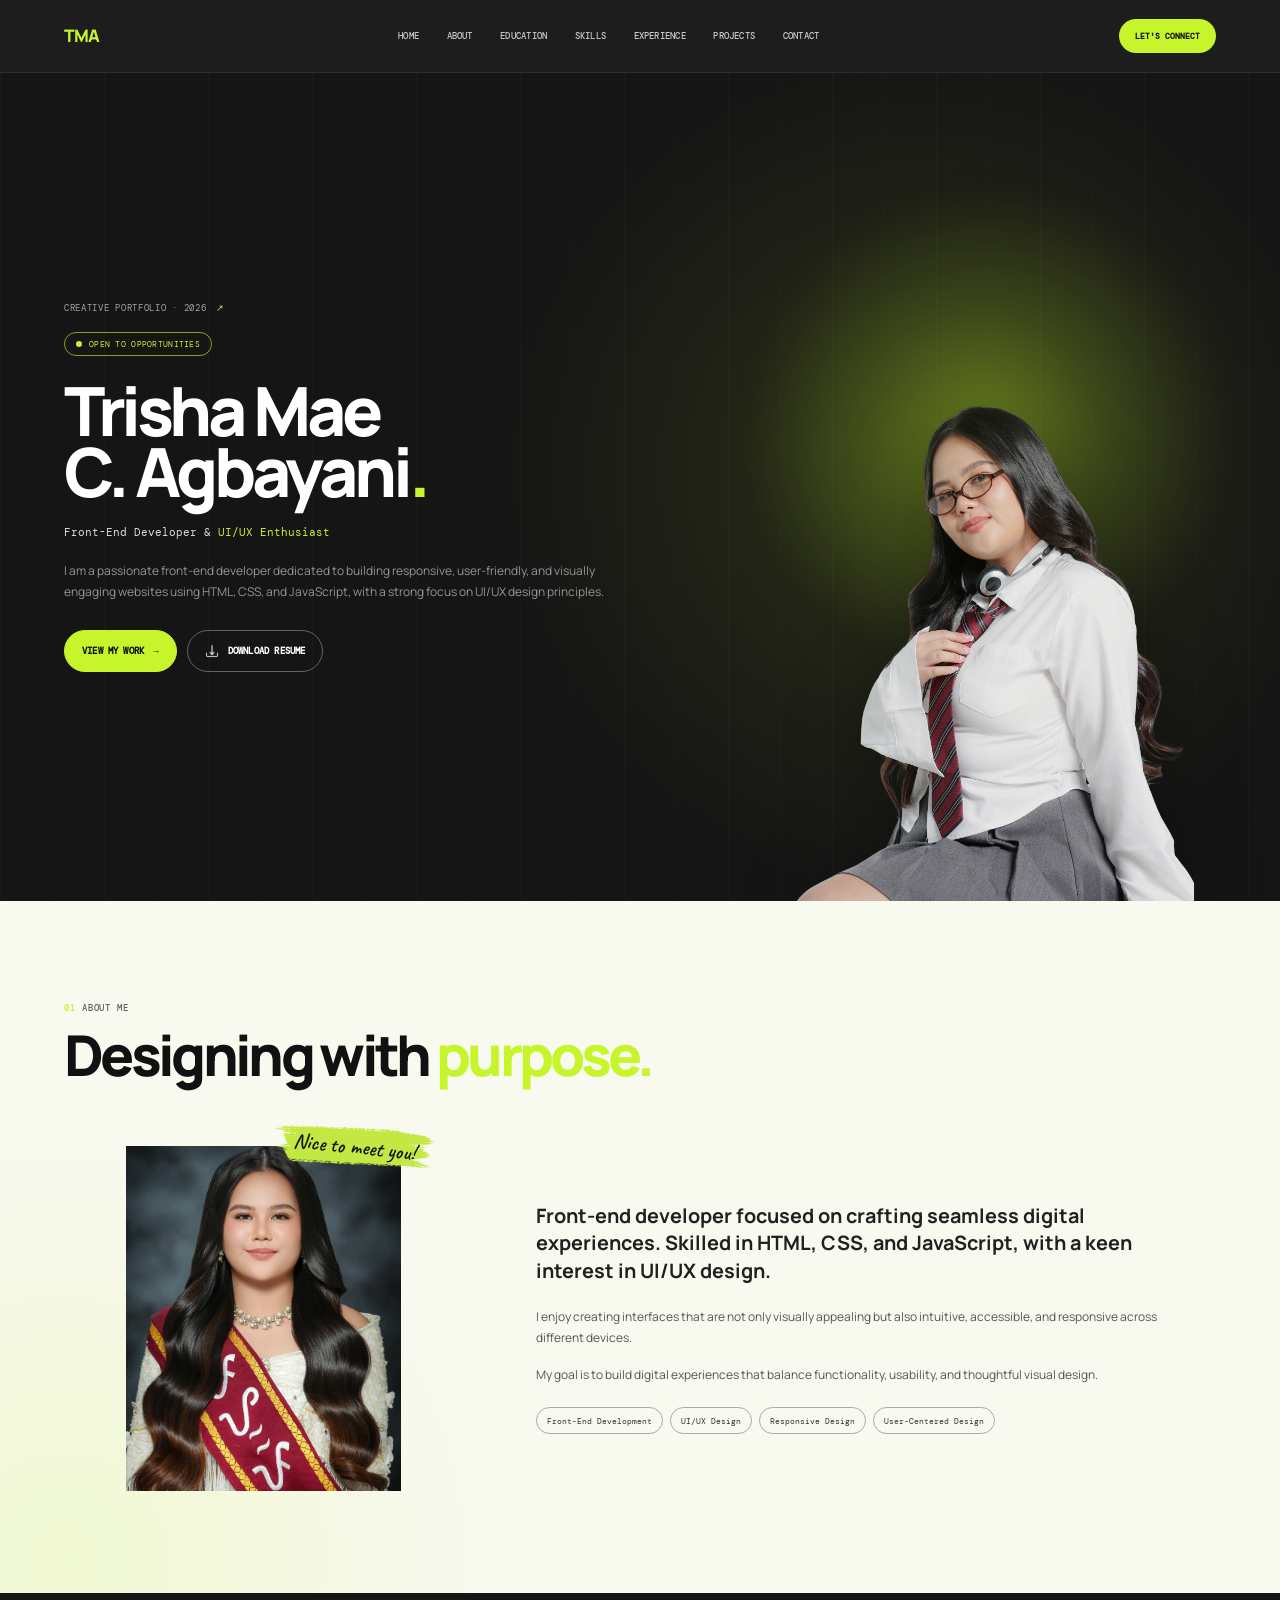
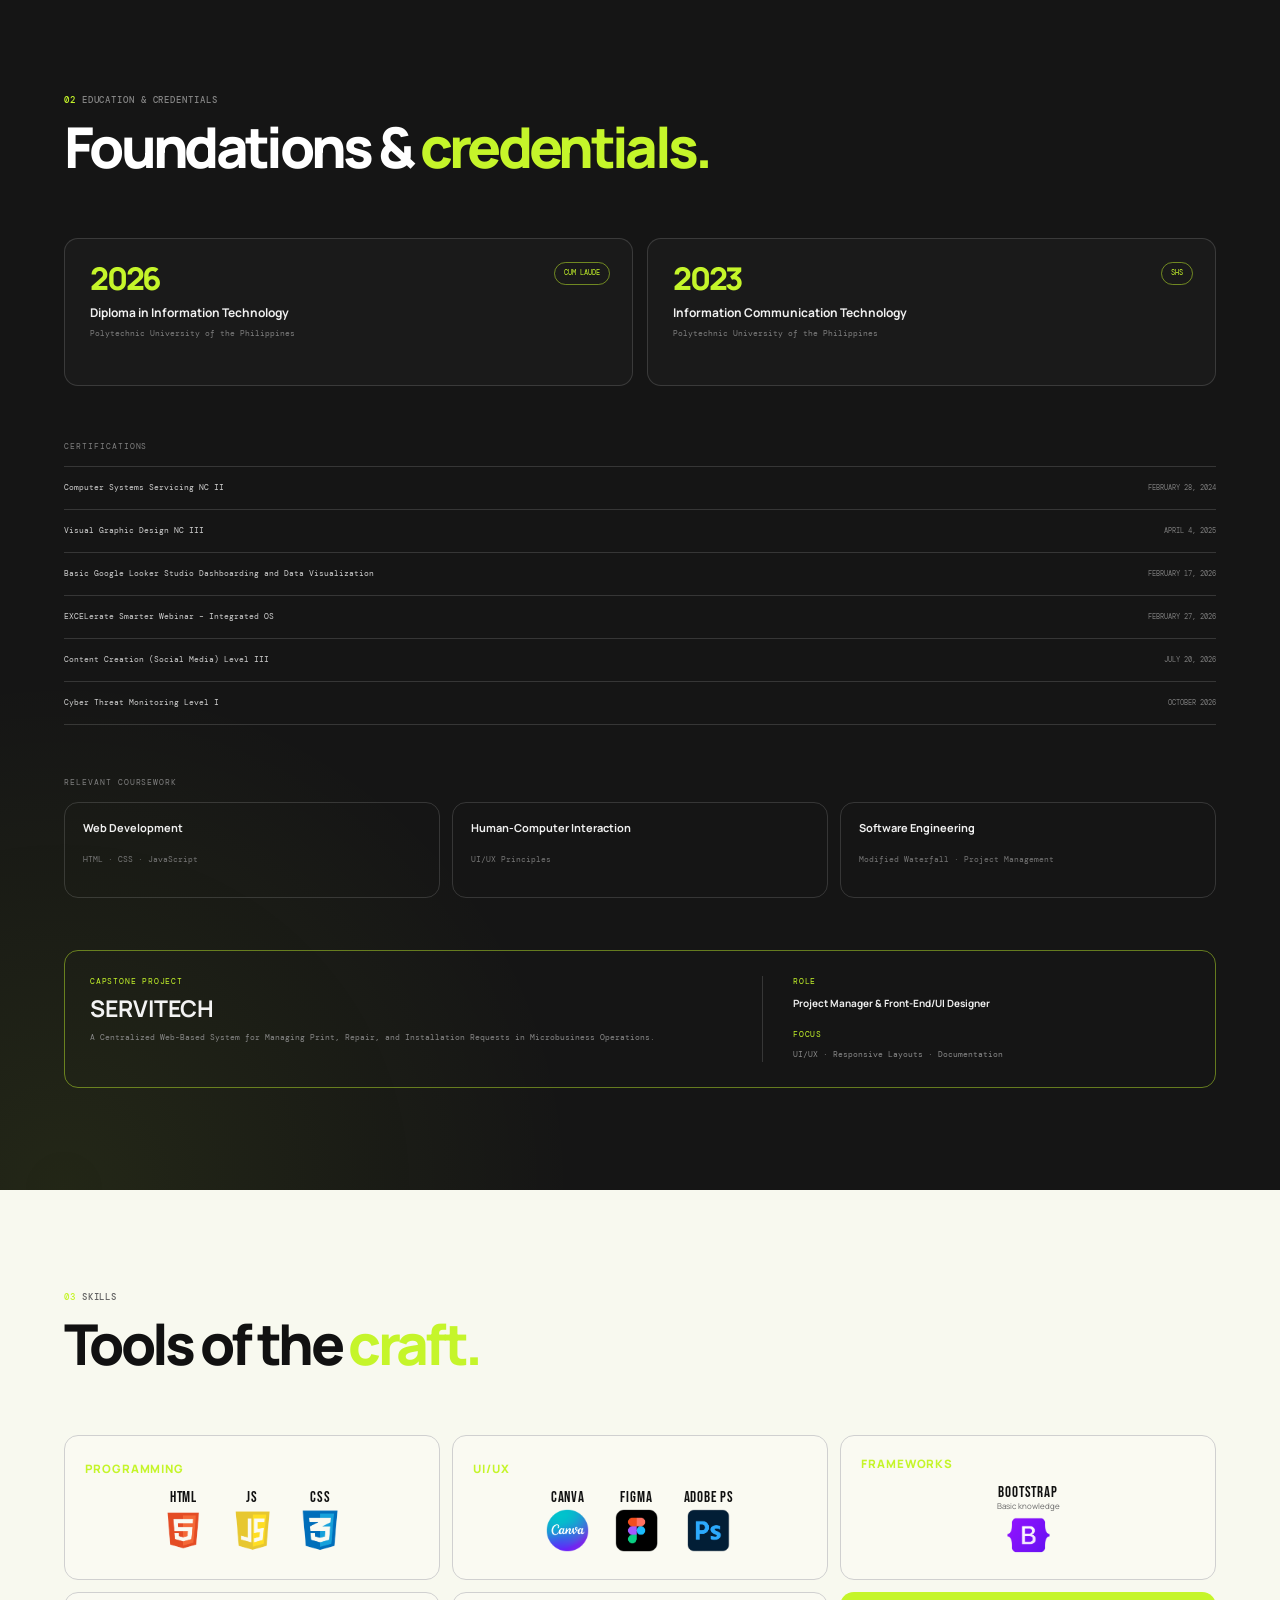
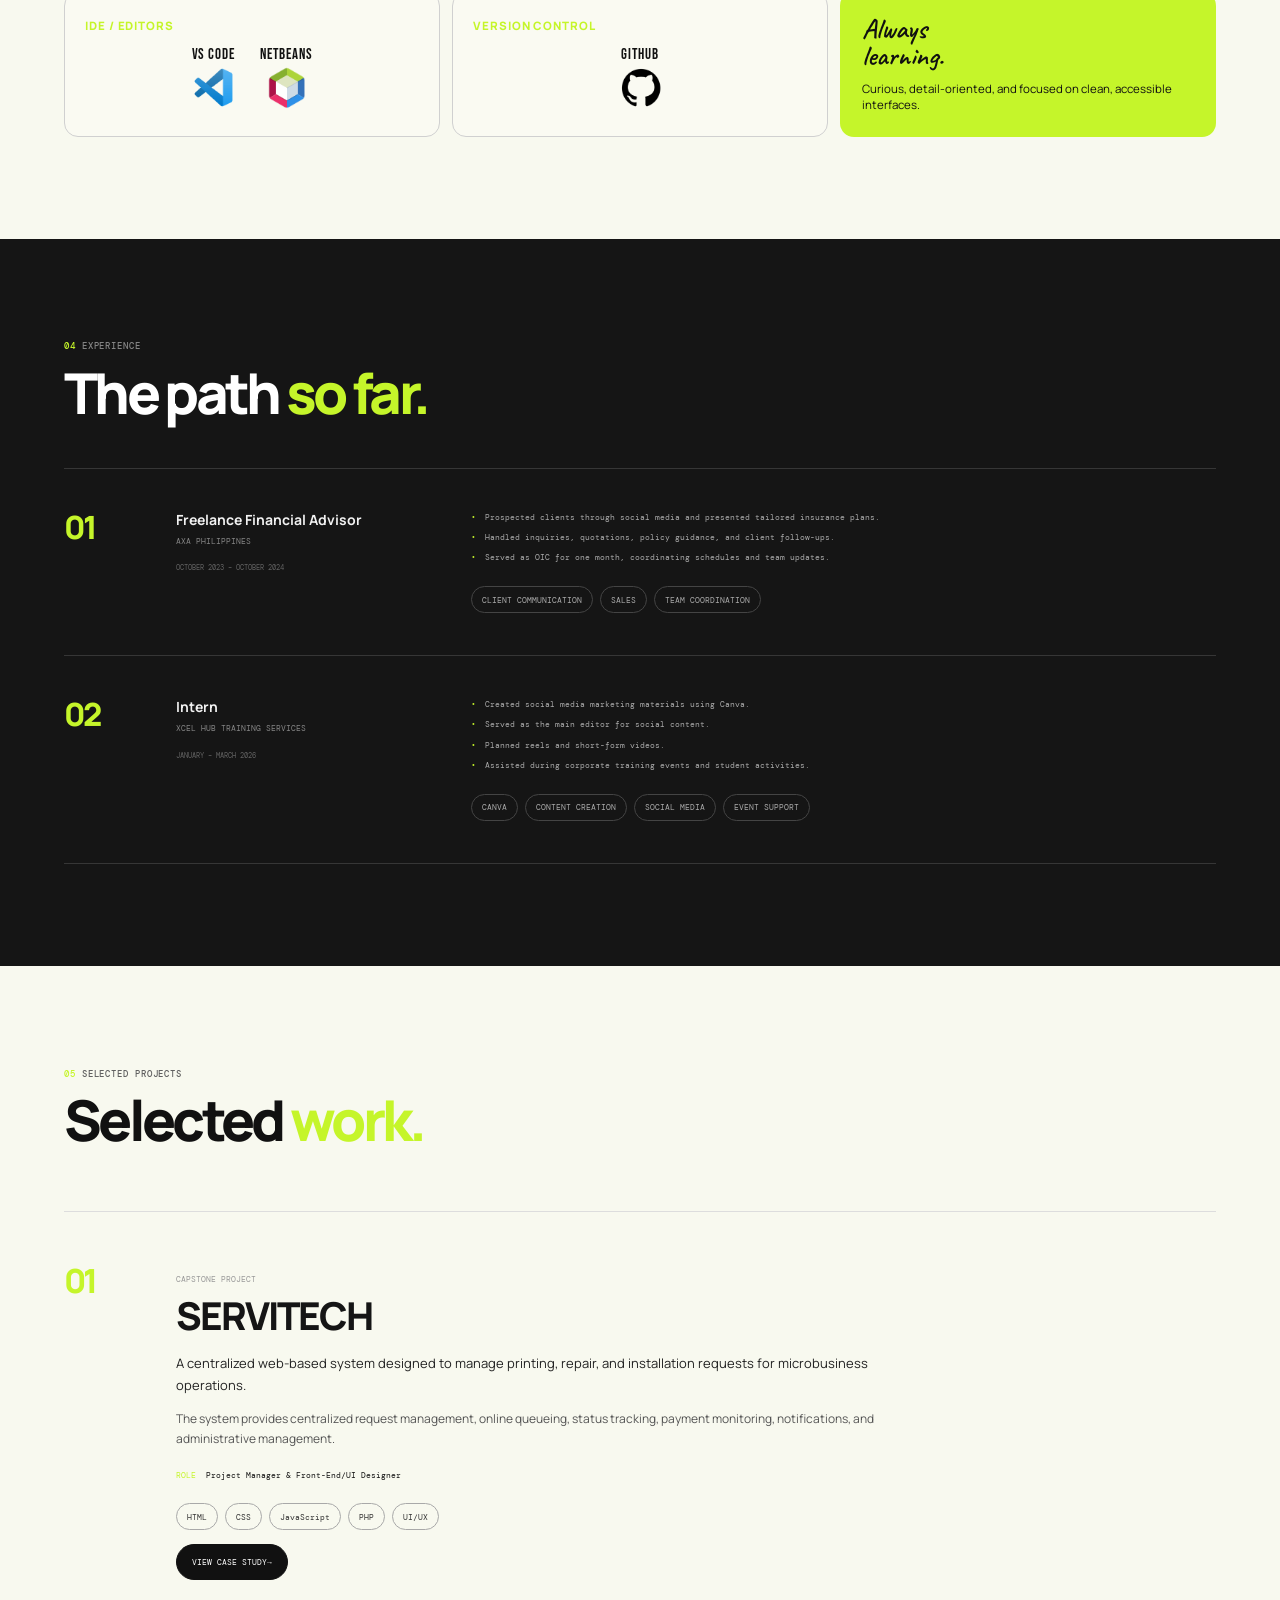
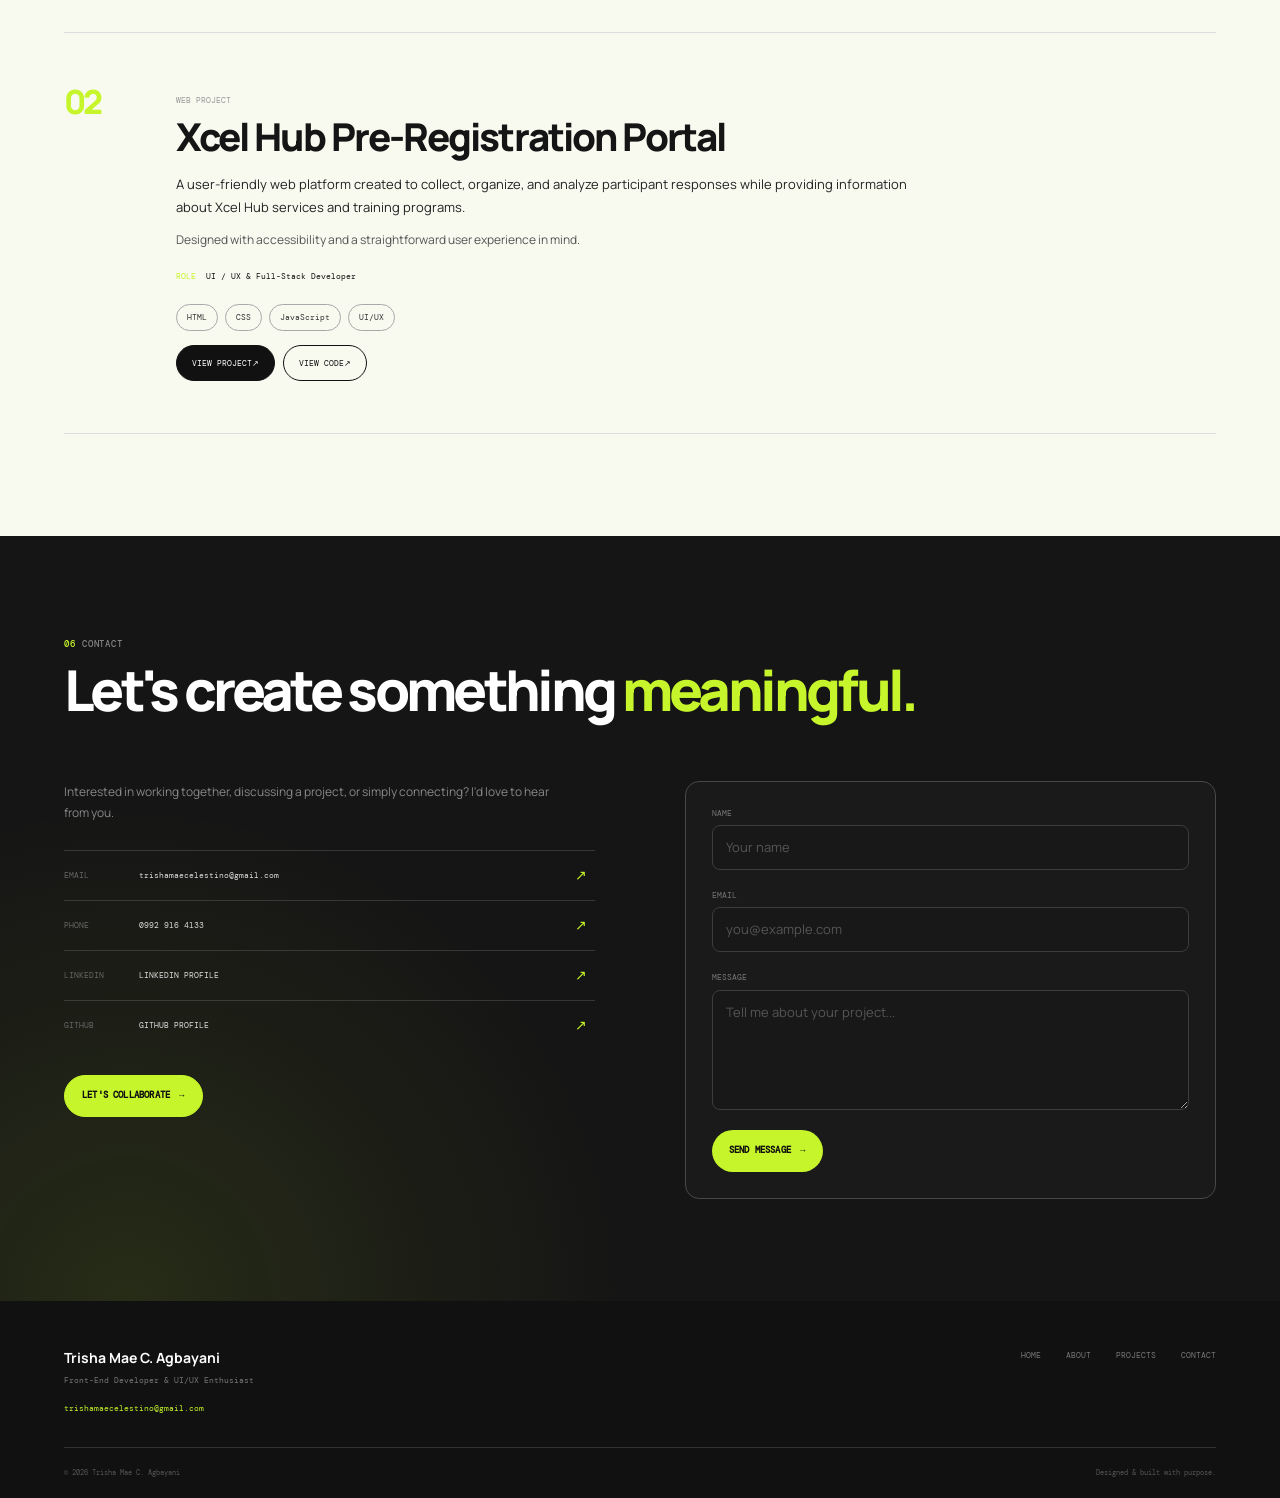
==== commit 6bbf647f: "Update about me and skills section" ====
--- a/index.html
+++ b/index.html
@@ -15,7 +15,7 @@
     <link rel="preconnect" href="https://fonts.gstatic.com" crossorigin>
 
     <link
-        href="https://fonts.googleapis.com/css2?family=DM+Mono:wght@400;500&family=Manrope:wght@400;500;600;700;800&display=swap"
+        href="https://fonts.googleapis.com/css2?family=Bebas+Neue&family=Caveat:wght@500;600&family=DM+Mono:wght@400;500&family=Manrope:wght@400;500;600;700;800&display=swap"
         rel="stylesheet">
 
     <!-- CSS -->
@@ -191,11 +191,14 @@
                             class="about-photo"
                         >
 
-                        <img
-                            src="assets/12.png"
-                            alt=""
-                            class="about-brush"
-                        >
+                        <div class="about-brush-badge" aria-label="Nice to meet you">
+                            <img
+                                src="assets/12.png"
+                                alt=""
+                                class="about-brush"
+                            >
+                            <span>Nice to meet you!</span>
+                        </div>
 
                     </div>
 
@@ -510,14 +513,14 @@
                     <div class="skill-card">
 
                         <span class="skill-title">
-                            FRONT-END
+                            PROGRAMMING
                         </span>
 
                         <div class="skill-icons">
 
-                            <img src="assets/13.png" alt="HTML">
-                            <img src="assets/14.png" alt="JavaScript">
-                            <img src="assets/15.png" alt="CSS">
+                            <div class="skill-icon-item"><span>HTML</span><img src="assets/13.png" alt="HTML"></div>
+                            <div class="skill-icon-item"><span>JS</span><img src="assets/14.png" alt="JavaScript"></div>
+                            <div class="skill-icon-item"><span>CSS</span><img src="assets/15.png" alt="CSS"></div>
 
                         </div>
 
@@ -527,14 +530,14 @@
                     <div class="skill-card">
 
                         <span class="skill-title">
-                            DESIGN
+                            UI/UX
                         </span>
 
                         <div class="skill-icons">
 
-                            <img src="assets/16.png" alt="Canva">
-                            <img src="assets/17.png" alt="Figma">
-                            <img src="assets/18.png" alt="Photoshop">
+                            <div class="skill-icon-item"><span>CANVA</span><img src="assets/16.png" alt="Canva"></div>
+                            <div class="skill-icon-item"><span>FIGMA</span><img src="assets/17.png" alt="Figma"></div>
+                            <div class="skill-icon-item"><span>ADOBE PS</span><img src="assets/18.png" alt="Photoshop"></div>
 
                         </div>
 
@@ -544,12 +547,12 @@
                     <div class="skill-card">
 
                         <span class="skill-title">
-                            FRAMEWORK
+                            FRAMEWORKS
                         </span>
 
                         <div class="skill-icons">
 
-                            <img src="assets/19.png" alt="Bootstrap">
+                            <div class="skill-icon-item"><span>BOOTSTRAP</span><small>Basic knowledge</small><img src="assets/19.png" alt="Bootstrap"></div>
 
                         </div>
 
@@ -559,13 +562,13 @@
                     <div class="skill-card">
 
                         <span class="skill-title">
-                            DEVELOPMENT
+                            IDE / EDITORS
                         </span>
 
                         <div class="skill-icons">
 
-                            <img src="assets/20.png" alt="Visual Studio Code">
-                            <img src="assets/21.png" alt="NetBeans">
+                            <div class="skill-icon-item"><span>VS CODE</span><img src="assets/20.png" alt="Visual Studio Code"></div>
+                            <div class="skill-icon-item"><span>NETBEANS</span><img src="assets/21.png" alt="NetBeans"></div>
 
                         </div>
 
@@ -580,7 +583,7 @@
 
                         <div class="skill-icons">
 
-                            <img src="assets/22.png" alt="GitHub">
+                            <div class="skill-icon-item"><span>GITHUB</span><img src="assets/22.png" alt="GitHub"></div>
 
                         </div>
 
@@ -589,15 +592,8 @@
 
                     <div class="skill-highlight">
 
-                        <span>
-                            I bring
-                        </span>
-
-                        <strong>
-                            creativity,<br>
-                            curiosity,<br>
-                            and purpose.
-                        </strong>
+                        <strong>Always<br>learning.</strong>
+                        <p>Curious, detail-oriented, and focused on clean, accessible interfaces.</p>
 
                     </div>
 
@@ -1136,4 +1132,4 @@
 
 </body>
 
-</html>+</html>
--- a/style.css
+++ b/style.css
@@ -1,15 +1,3 @@
-/* =========================================================
-   TRISHA MAE C. AGBAYANI — RESPONSIVE PORTFOLIO CSS
-   Replacement stylesheet based on the supplied mockup/PDF.
-
-   Goals:
-   - Keep the mockup proportions on desktop/laptop screens
-   - Prevent tiny text and cramped sections
-   - Scale cleanly from large desktop -> laptop -> tablet -> phone
-   - Avoid browser-specific sizing assumptions
-   - Keep sticky navigation
-   ========================================================= */
-
 :root {
     --lime: #c5f52a;
     --lime-soft: #d8f86a;
@@ -642,17 +630,39 @@
     object-fit: cover;
 }
 
+.about-brush-badge {
+    position: absolute;
+    z-index: 3;
+    width: 165px;
+
+    /* The visible paint stroke sits in the middle of the PNG's transparent canvas. */
+    top: -82px;
+    right: -2px;
+    transform: rotate(-4deg);
+}
+
 .about-brush {
+    display: block;
+    width: 100%;
+}
+
+.about-brush-badge span {
     position: absolute;
-
-    z-index: 3;
-
-    width: 135px;
-
-    top: -19px;
-    right: -2px;
-
-    transform: rotate(-4deg);
+    top: 50%;
+    left: 50%;
+
+    width: 125px;
+
+    color: var(--black);
+
+    font-family: "Caveat", cursive;
+    font-size: 21px;
+    font-weight: 600;
+    line-height: 1.1;
+    text-align: center;
+
+    /* Follow the diagonal stroke inside the brush image. */
+    transform: translate(-50%, -50%) rotate(10deg);
 }
 
 .about-intro {
@@ -989,9 +999,12 @@
 }
 
 .skill-card {
-    position: relative;
-
     min-height: 145px;
+
+    display: flex;
+    flex-direction: column;
+    align-items: center;
+    justify-content: center;
 
     padding: 20px;
 
@@ -1002,10 +1015,13 @@
 }
 
 .skill-title {
+    align-self: flex-start;
+
     color: var(--lime);
 
-    font-family: var(--mono-font);
-    font-size: clamp(8px, 0.58vw, 10px);
+    font-family: var(--main-font);
+    font-size: clamp(11px, 0.9vw, 15px);
+    font-weight: 800;
     line-height: 1.3;
 
     letter-spacing: 0.08em;
@@ -1013,15 +1029,36 @@
 }
 
 .skill-icons {
-    position: absolute;
-
-    left: 20px;
-    bottom: 20px;
-
     display: flex;
     align-items: center;
-    flex-wrap: wrap;
-    gap: 16px;
+    justify-content: center;
+    gap: clamp(16px, 2vw, 34px);
+
+    width: 100%;
+    margin-top: 14px;
+}
+
+.skill-icon-item {
+    display: flex;
+    align-items: center;
+    flex-direction: column;
+    gap: 4px;
+}
+
+.skill-icon-item span {
+    font-family: "Bebas Neue", Impact, sans-serif;
+    font-size: clamp(14px, 1.15vw, 19px);
+    letter-spacing: 0.06em;
+    line-height: 1;
+}
+
+.skill-icon-item small {
+    margin-top: -3px;
+
+    color: var(--muted);
+
+    font-size: 8px;
+    line-height: 1;
 }
 
 .skill-icons img {
@@ -1046,20 +1083,22 @@
     color: #111;
 }
 
-.skill-highlight span {
-    margin-bottom: 4px;
-
-    font-family: var(--mono-font);
-    font-size: clamp(8px, 0.62vw, 10px);
+.skill-highlight strong {
+    margin-bottom: 12px;
+
+    font-family: "Caveat", cursive;
+    font-size: clamp(28px, 2.1vw, 38px);
+    font-weight: 600;
+    line-height: 0.95;
+
+    letter-spacing: 0;
+}
+
+.skill-highlight p {
+    margin: 0;
+
+    font-size: clamp(11px, 0.9vw, 15px);
     line-height: 1.35;
-}
-
-.skill-highlight strong {
-    font-size: clamp(18px, 1.55vw, 25px);
-    font-weight: 800;
-    line-height: 1.06;
-
-    letter-spacing: -0.05em;
 }
 
 
@@ -1615,8 +1654,14 @@
         height: 310px;
     }
 
-    .about-brush {
-        width: 115px;
+    .about-brush-badge {
+        width: 145px;
+        top: -72px;
+    }
+
+    .about-brush-badge span {
+        width: 110px;
+        font-size: 18px;
     }
 
     .experience-row {
@@ -1890,9 +1935,15 @@
         height: 290px;
     }
 
-    .about-brush {
-        width: 105px;
+    .about-brush-badge {
+        width: 130px;
+        top: -64px;
         right: 4%;
+    }
+
+    .about-brush-badge span {
+        width: 98px;
+        font-size: 16px;
     }
 
     .about-intro {
@@ -1950,8 +2001,6 @@
     }
 
     .skill-icons {
-        left: 17px;
-        bottom: 17px;
         gap: 12px;
     }
 
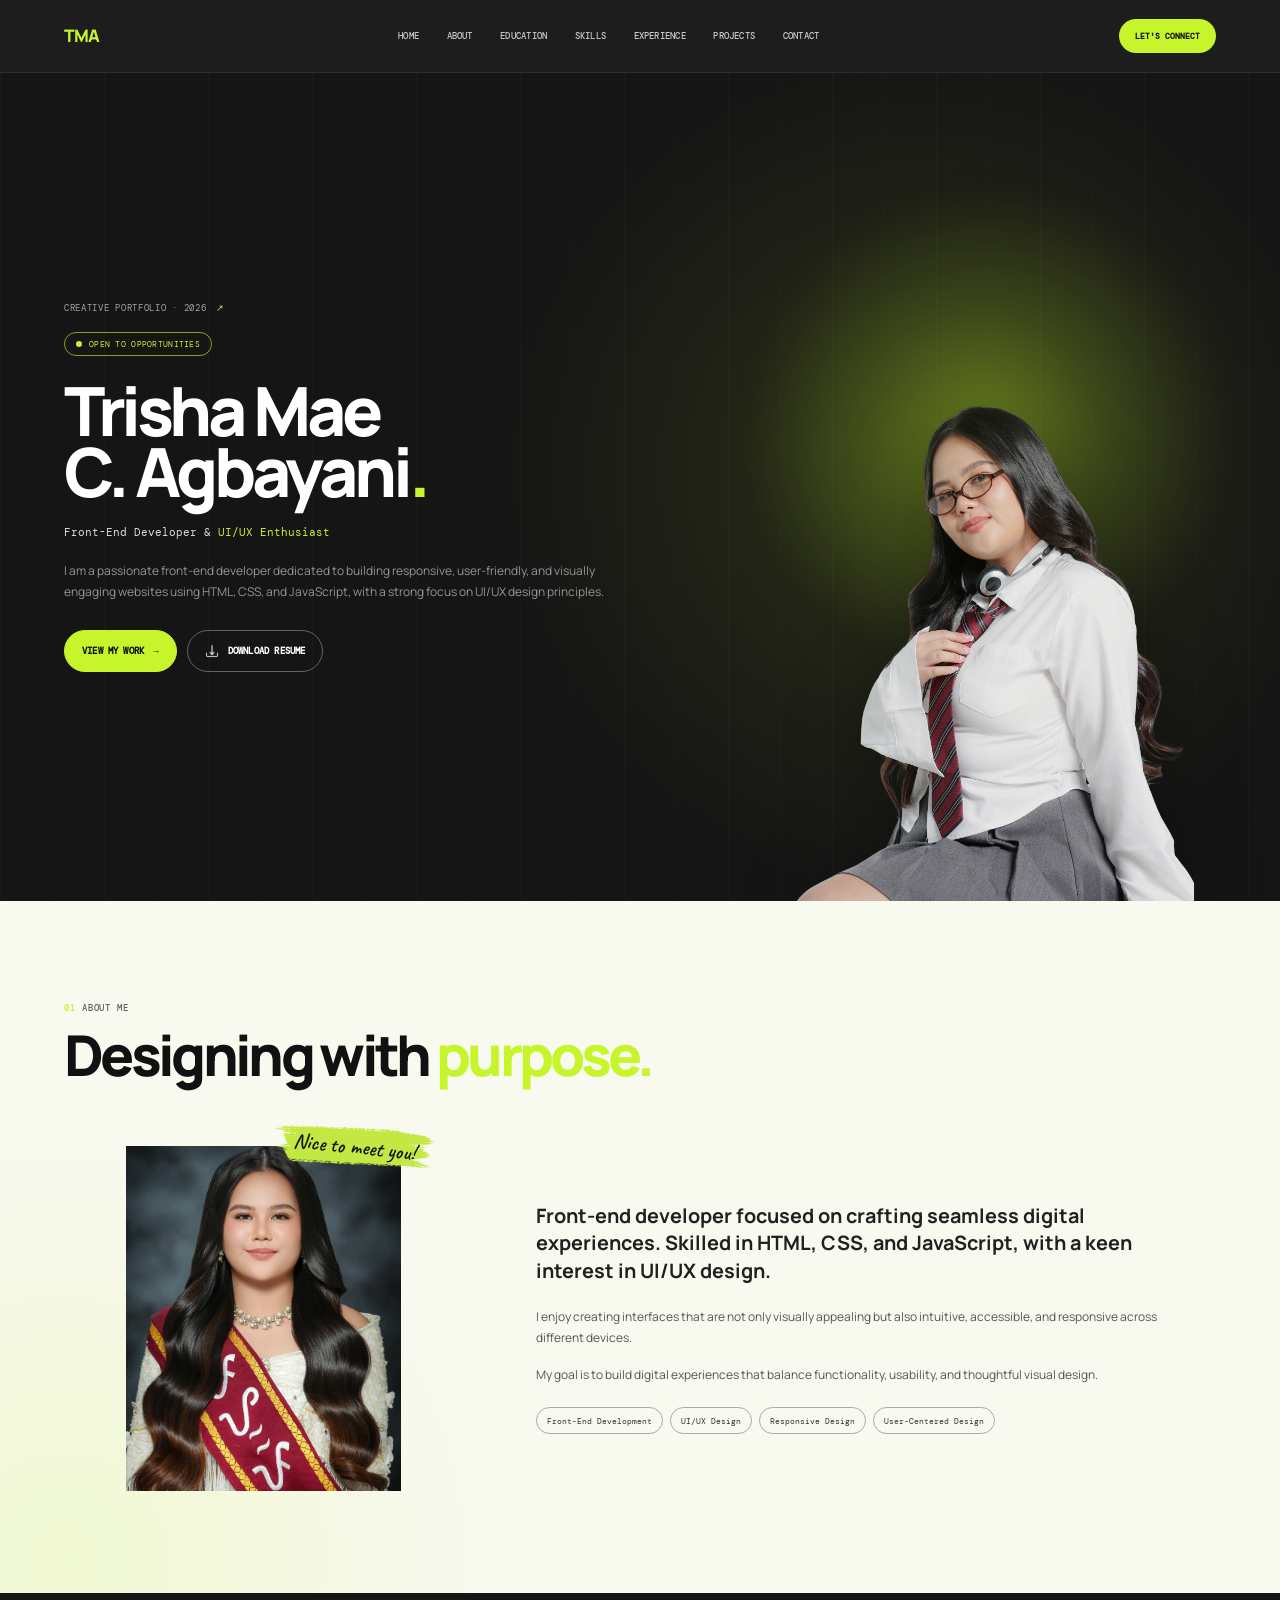
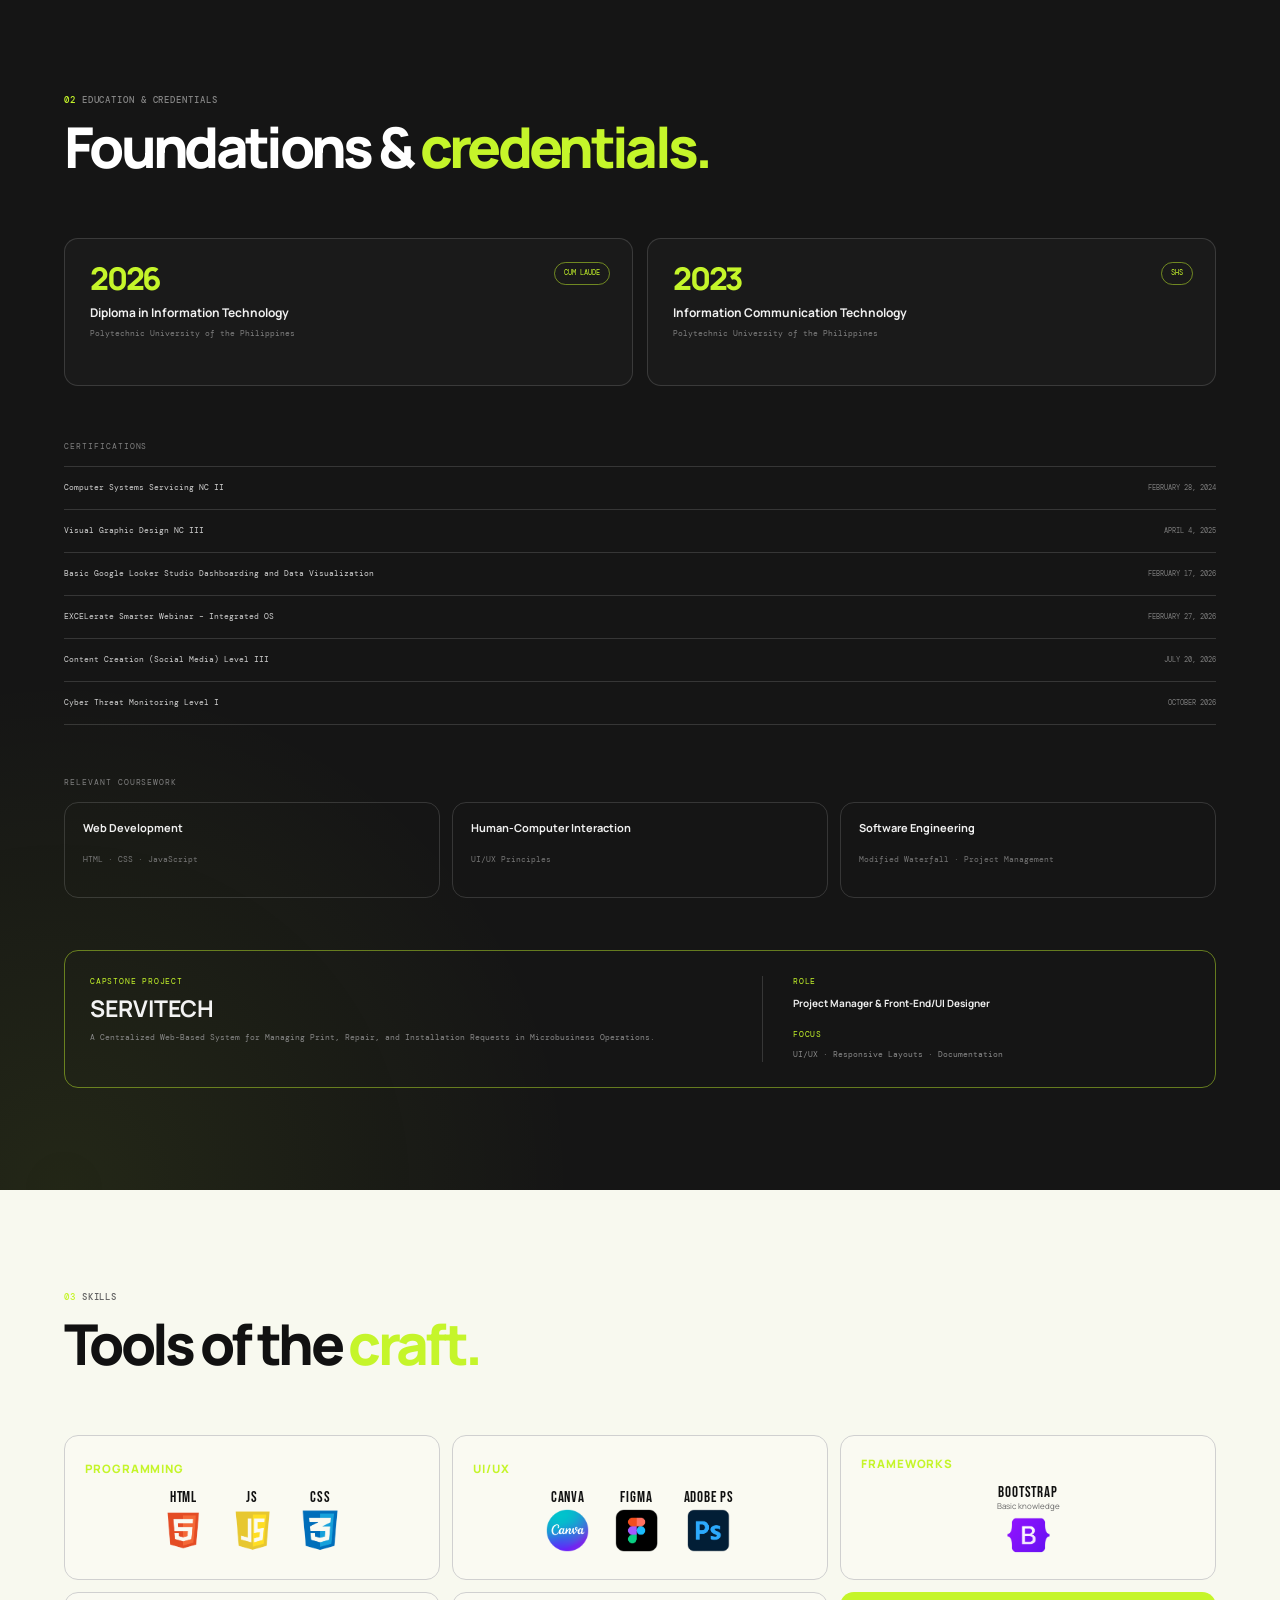
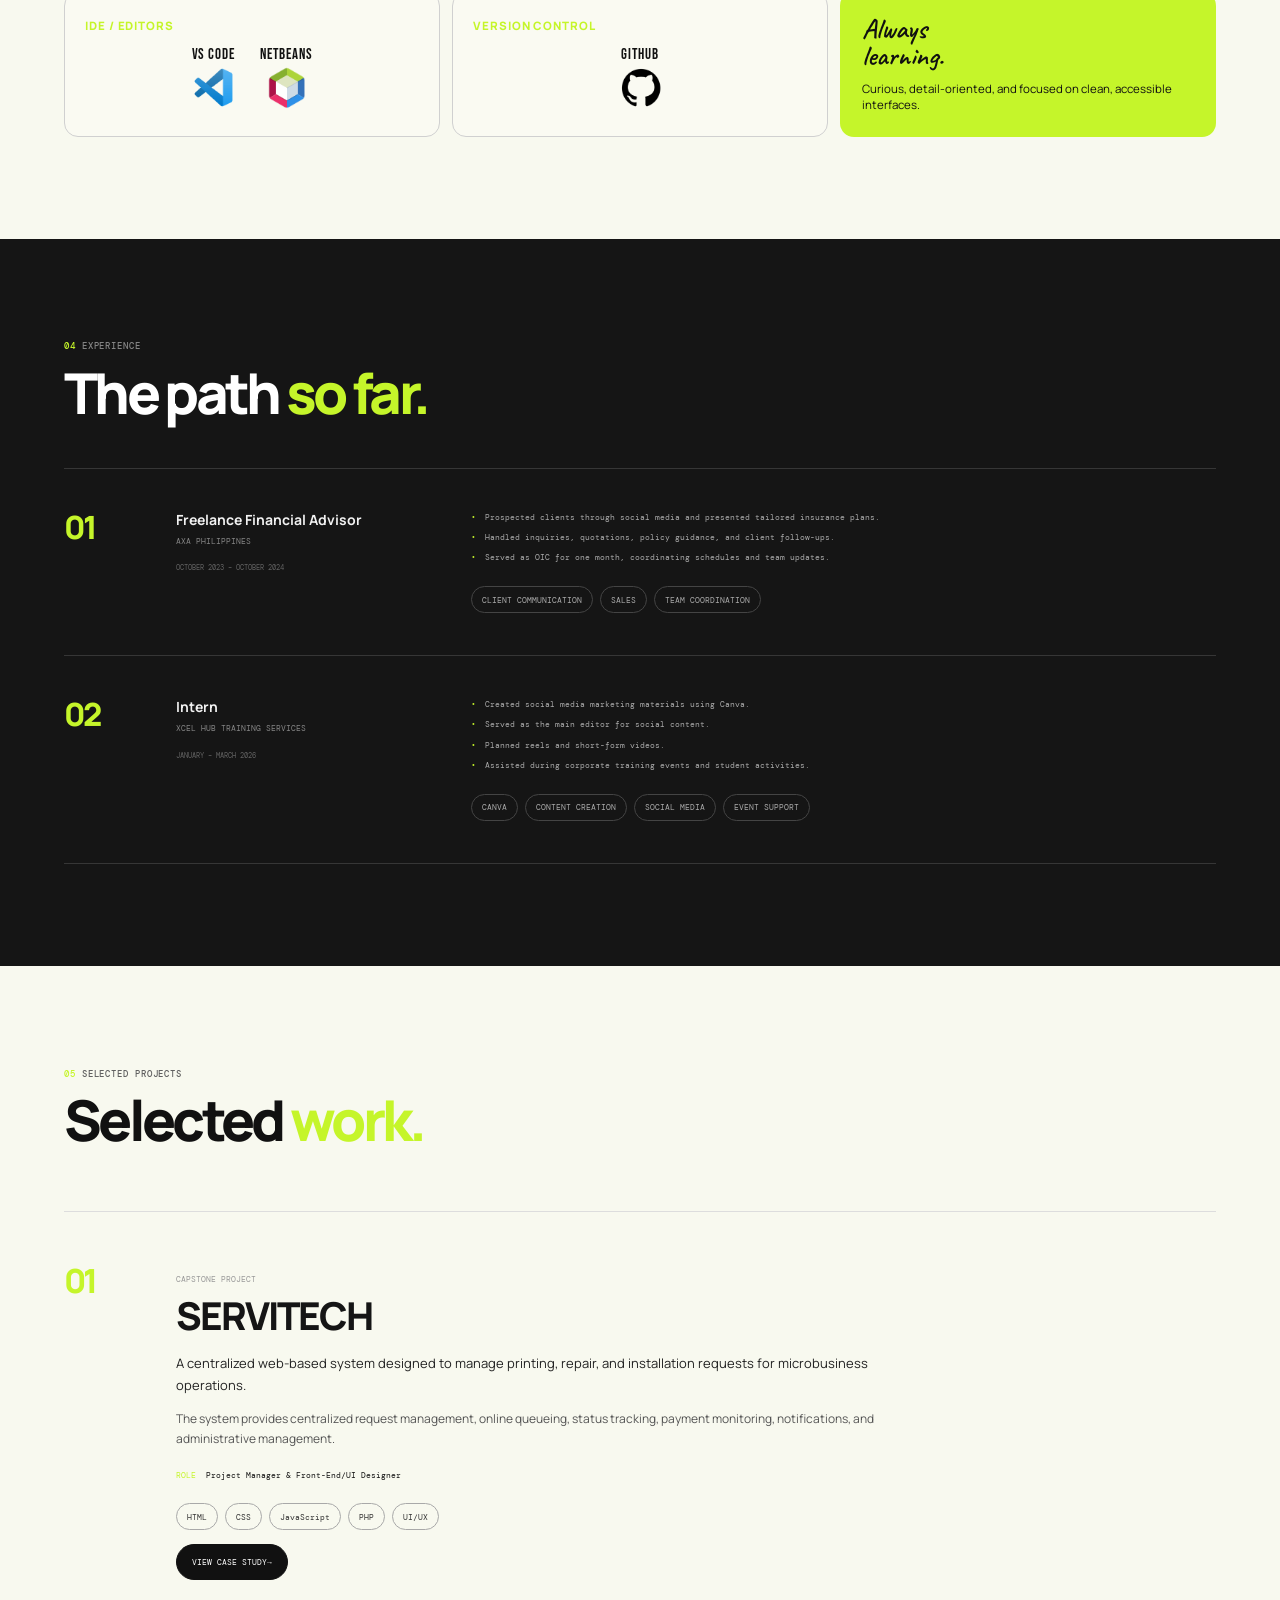
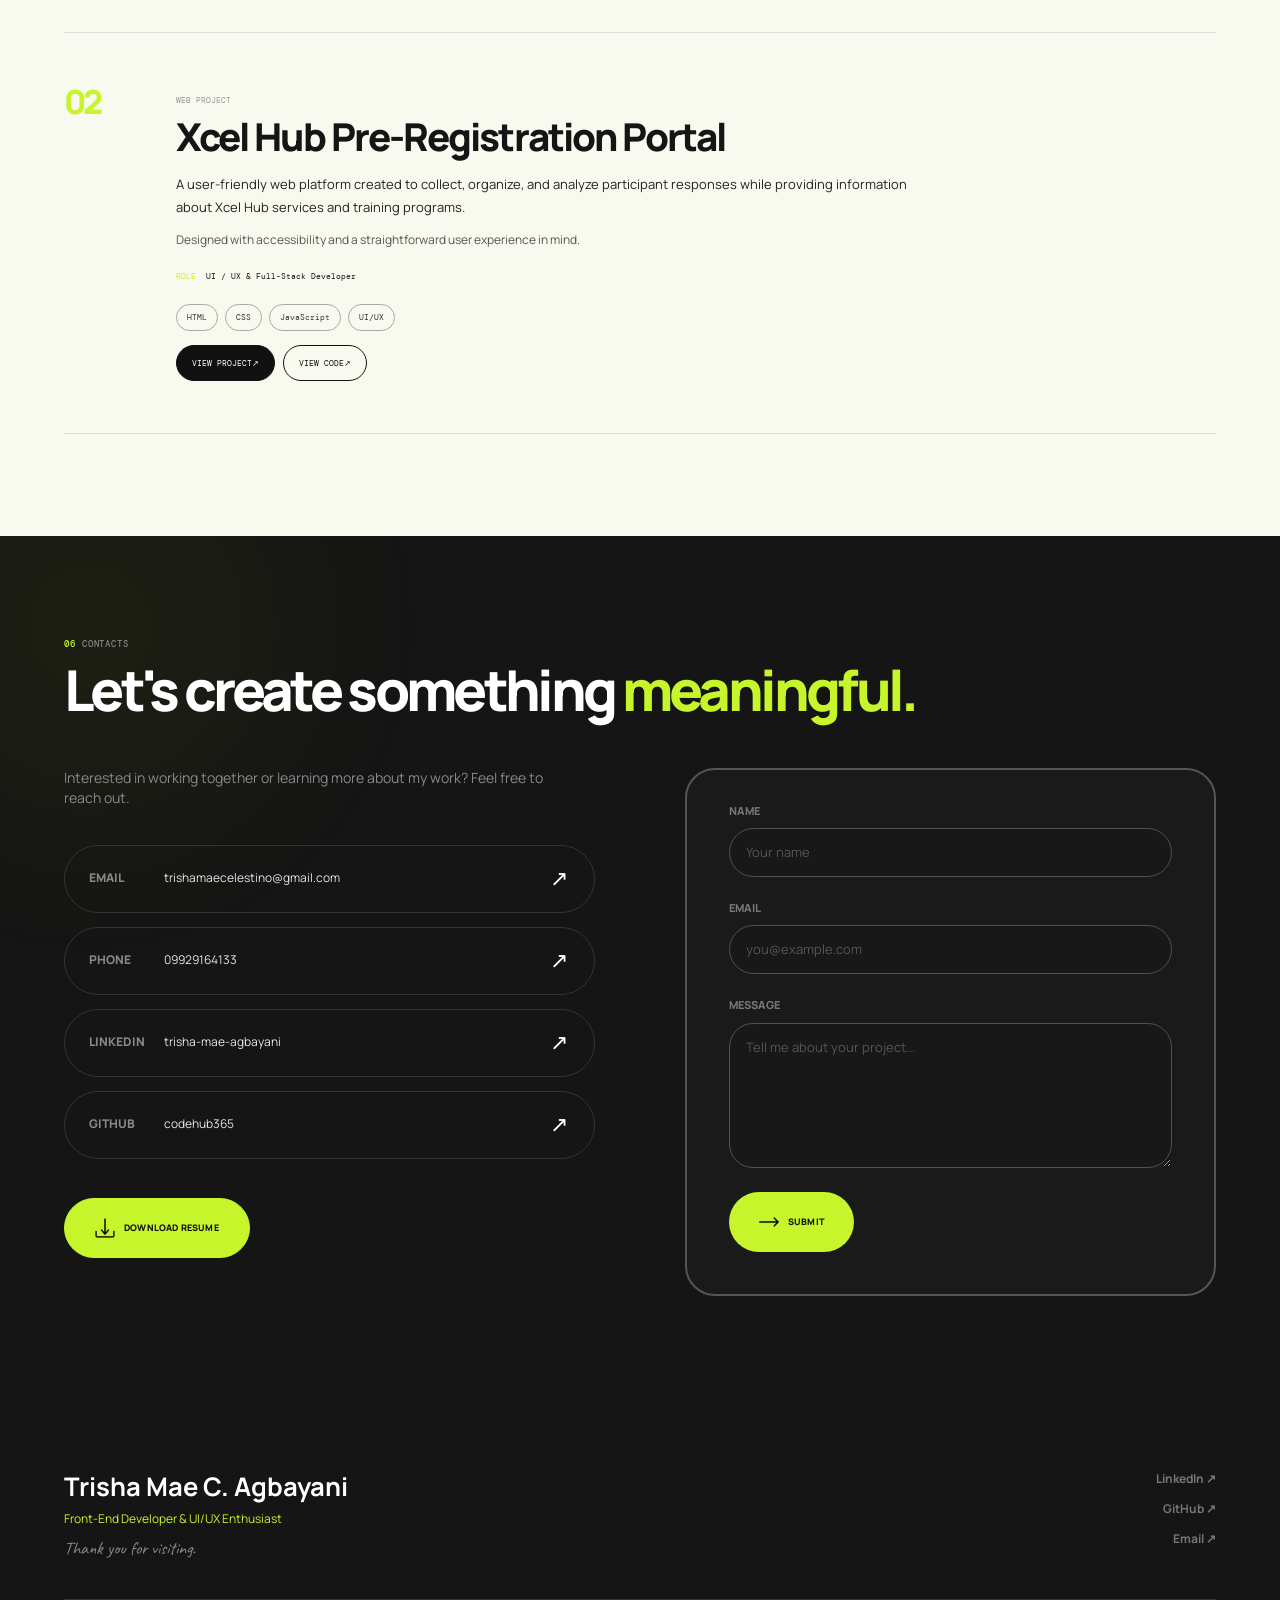
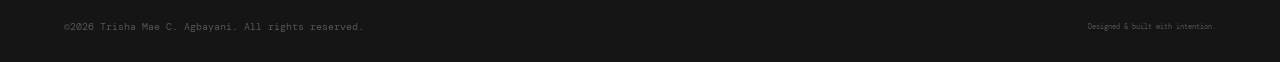
==== commit 535f3a75: "Update contacts appearance" ====
--- a/index.html
+++ b/index.html
@@ -927,7 +927,7 @@
 
                 <div class="section-label light">
                     <span>06</span>
-                    CONTACT
+                    CONTACTS
                 </div>
 
                 <h2>
@@ -942,9 +942,8 @@
                     <div class="contact-info">
 
                         <p>
-                            Interested in working together, discussing a
-                            project, or simply connecting? I'd love to hear
-                            from you.
+                            Interested in working together or learning more about
+                            my work? Feel free to reach out.
                         </p>
 
 
@@ -972,7 +971,7 @@
                             <span>PHONE</span>
 
                             <strong>
-                                0992 916 4133
+                                09929164133
                             </strong>
 
                             <b>↗</b>
@@ -989,7 +988,7 @@
                             <span>LINKEDIN</span>
 
                             <strong>
-                                LINKEDIN PROFILE
+                                trisha-mae-agbayani
                             </strong>
 
                             <b>↗</b>
@@ -998,7 +997,7 @@
 
 
                         <a
-                            href="https://github.com/"
+                            href="https://github.com/codehub365"
                             target="_blank"
                             class="contact-line"
                         >
@@ -1006,7 +1005,7 @@
                             <span>GITHUB</span>
 
                             <strong>
-                                GITHUB PROFILE
+                                codehub365
                             </strong>
 
                             <b>↗</b>
@@ -1018,7 +1017,7 @@
                             href="mailto:trishamaecelestino@gmail.com"
                             class="btn btn-green contact-button"
                         >
-                            LET'S COLLABORATE
+                            DOWNLOAD RESUME
                             <span>→</span>
                         </a>
 
@@ -1062,9 +1061,9 @@
 
                         <button
                             type="submit"
-                            class="btn btn-green"
+                            class="btn btn-green contact-submit"
                         >
-                            SEND MESSAGE
+                            SUBMIT
                             <span>→</span>
                         </button>
 
@@ -1097,19 +1096,16 @@
                     Front-End Developer &amp; UI/UX Enthusiast
                 </p>
 
-                <a href="mailto:trishamaecelestino@gmail.com">
-                    trishamaecelestino@gmail.com
-                </a>
+                <p class="footer-note">Thank you for visiting.</p>
 
             </div>
 
 
             <div class="footer-links">
 
-                <a href="#home">HOME</a>
-                <a href="#about">ABOUT</a>
-                <a href="#projects">PROJECTS</a>
-                <a href="#contact">CONTACT</a>
+                <a href="https://www.linkedin.com/in/trisha-mae-agbayani-09534a296/" target="_blank">LinkedIn &#8599;</a>
+                <a href="https://github.com/codehub365" target="_blank">GitHub &#8599;</a>
+                <a href="mailto:trishamaecelestino@gmail.com">Email &#8599;</a>
 
             </div>
 
@@ -1123,7 +1119,7 @@
             </span>
 
             <span>
-                Designed &amp; built with purpose.
+                Designed &amp; built with intention.
             </span>
 
         </div>
--- a/style.css
+++ b/style.css
@@ -1330,18 +1330,36 @@
 ========================================================= */
 
 .contact {
-    background:
-        radial-gradient(
-            circle at 10% 100%,
-            rgba(197, 245, 42, 0.10),
-            transparent 36%
-        ),
-        var(--black);
+    position: relative;
+    isolation: isolate;
+    overflow: hidden;
+
+    background: var(--black);
+}
+
+.contact::before {
+    position: absolute;
+    z-index: 0;
+    top: -250px;
+    left: -250px;
+
+    width: 680px;
+    aspect-ratio: 1;
+
+    background: url("assets/6.png") center / contain no-repeat;
+    content: "";
+    opacity: 0.25;
+    pointer-events: none;
+}
+
+.contact .section-container {
+    position: relative;
+    z-index: 1;
 }
 
 .contact h2 {
     max-width: 900px;
-    margin-bottom: clamp(48px, 5vw, 64px);
+    margin-bottom: clamp(38px, 4vw, 54px);
 }
 
 .contact-grid {
@@ -1357,31 +1375,36 @@
 .contact-info > p {
     max-width: 500px;
 
-    margin-bottom: 27px;
+    margin-bottom: 36px;
 
     color: #888;
 
-    font-size: clamp(12px, 0.82vw, 14px);
-    line-height: 1.75;
+    font-size: clamp(14px, 1.1vw, 18px);
+    line-height: 1.45;
 }
 
 .contact-line {
-    min-height: 50px;
+    min-height: 68px;
 
     display: grid;
     grid-template-columns: 75px minmax(0, 1fr) 20px;
 
     align-items: center;
 
-    border-top: 1px solid var(--border-dark);
-
-    font-family: var(--mono-font);
-    font-size: clamp(8px, 0.61vw, 10px);
+    margin-bottom: 14px;
+    padding: 0 24px;
+
+    border: 1px solid #343434;
+    border-radius: var(--pill-radius);
+
+    font-family: var(--main-font);
+    font-size: clamp(12px, 0.88vw, 15px);
     line-height: 1.4;
 }
 
 .contact-line > span {
-    color: #666;
+    color: #888;
+    font-weight: 800;
 }
 
 .contact-line strong {
@@ -1389,19 +1412,45 @@
 
     overflow-wrap: anywhere;
 
-    color: #ddd;
+    color: #e5e5e5;
     font-weight: 400;
 }
 
 .contact-line b {
-    color: var(--lime);
-
-    font-size: 14px;
+    color: #fff;
+
+    font-size: 22px;
     font-weight: 500;
 }
 
 .contact-button {
     margin-top: 25px;
+    min-height: 60px;
+    padding-inline: 30px;
+
+    font-family: var(--main-font);
+    font-weight: 800;
+}
+
+.contact-button span,
+.contact-form button span {
+    display: none;
+}
+
+.contact-button::before,
+.contact-submit::before {
+    width: 20px;
+    height: 20px;
+
+    content: "";
+}
+
+.contact-button::before {
+    background: url("assets/23.png") center / contain no-repeat;
+}
+
+.contact-submit::before {
+    background: url("assets/10.png") center / contain no-repeat;
 }
 
 
@@ -1410,10 +1459,10 @@
 ========================================================= */
 
 .contact-form {
-    padding: 26px;
-
-    border: 1px solid #484848;
-    border-radius: var(--radius);
+    padding: 34px 42px 42px;
+
+    border: 2px solid #555;
+    border-radius: 30px;
 
     background: rgba(255, 255, 255, 0.02);
 }
@@ -1421,12 +1470,13 @@
 .contact-form label {
     display: block;
 
-    margin-bottom: 7px;
+    margin-bottom: 10px;
 
     color: #777;
 
-    font-family: var(--mono-font);
-    font-size: clamp(8px, 0.59vw, 10px);
+    font-family: var(--main-font);
+    font-size: clamp(11px, 0.8vw, 14px);
+    font-weight: 800;
     line-height: 1.3;
 }
 
@@ -1437,11 +1487,11 @@
     width: 100%;
     min-width: 0;
 
-    margin: 0 0 20px;
-    padding: 12px 13px;
-
-    border: 1px solid #3d3d3d;
-    border-radius: 8px;
+    margin: 0 0 24px;
+    padding: 14px 16px;
+
+    border: 1px solid #515151;
+    border-radius: var(--pill-radius);
 
     outline: none;
 
@@ -1458,7 +1508,8 @@
 }
 
 .contact-form textarea {
-    min-height: 105px;
+    min-height: 145px;
+    border-radius: 24px;
     resize: vertical;
 }
 
@@ -1474,6 +1525,11 @@
 
 .contact-form button {
     border: 0;
+    min-height: 60px;
+    padding-inline: 30px;
+
+    font-family: var(--main-font);
+    font-weight: 800;
 }
 
 
@@ -1482,9 +1538,9 @@
 ========================================================= */
 
 .footer {
-    padding: 48px 0 20px;
-
-    background: #111;
+    padding: 72px 0 28px;
+
+    background: var(--black);
     color: #fff;
 }
 
@@ -1503,7 +1559,7 @@
 .footer h3 {
     margin-bottom: 7px;
 
-    font-size: clamp(14px, 0.95vw, 16px);
+    font-size: clamp(24px, 2vw, 34px);
     line-height: 1.3;
 }
 
@@ -1512,26 +1568,39 @@
 
     color: #777;
 
+    color: var(--lime);
+
+    font-family: var(--main-font);
+    font-size: clamp(12px, 0.9vw, 15px);
+    line-height: 1.5;
+}
+
+.footer-note {
+    color: #888 !important;
+    font-family: "Caveat", cursive !important;
+    font-size: clamp(18px, 1.35vw, 24px) !important;
+}
+
+.footer a {
+    color: var(--lime);
+
     font-family: var(--mono-font);
     font-size: clamp(8px, 0.6vw, 10px);
-    line-height: 1.5;
-}
-
-.footer a {
-    color: var(--lime);
-
-    font-family: var(--mono-font);
-    font-size: clamp(8px, 0.6vw, 10px);
 }
 
 .footer-links {
     display: flex;
-    flex-wrap: wrap;
-    gap: 25px;
+    align-items: flex-end;
+    flex-direction: column;
+    gap: 12px;
 }
 
 .footer-links a {
     color: #777;
+
+    font-family: var(--main-font);
+    font-size: clamp(12px, 0.9vw, 15px);
+    font-weight: 700;
 }
 
 .footer-links a:hover {
@@ -1552,6 +1621,15 @@
     font-family: var(--mono-font);
     font-size: clamp(7px, 0.53vw, 9px);
     line-height: 1.4;
+}
+
+.footer-bottom span:first-child {
+    font-size: 0;
+}
+
+.footer-bottom span:first-child::before {
+    content: "\00a9 2026 Trisha Mae C. Agbayani. All rights reserved.";
+    font-size: clamp(10px, 0.72vw, 12px);
 }
 
 
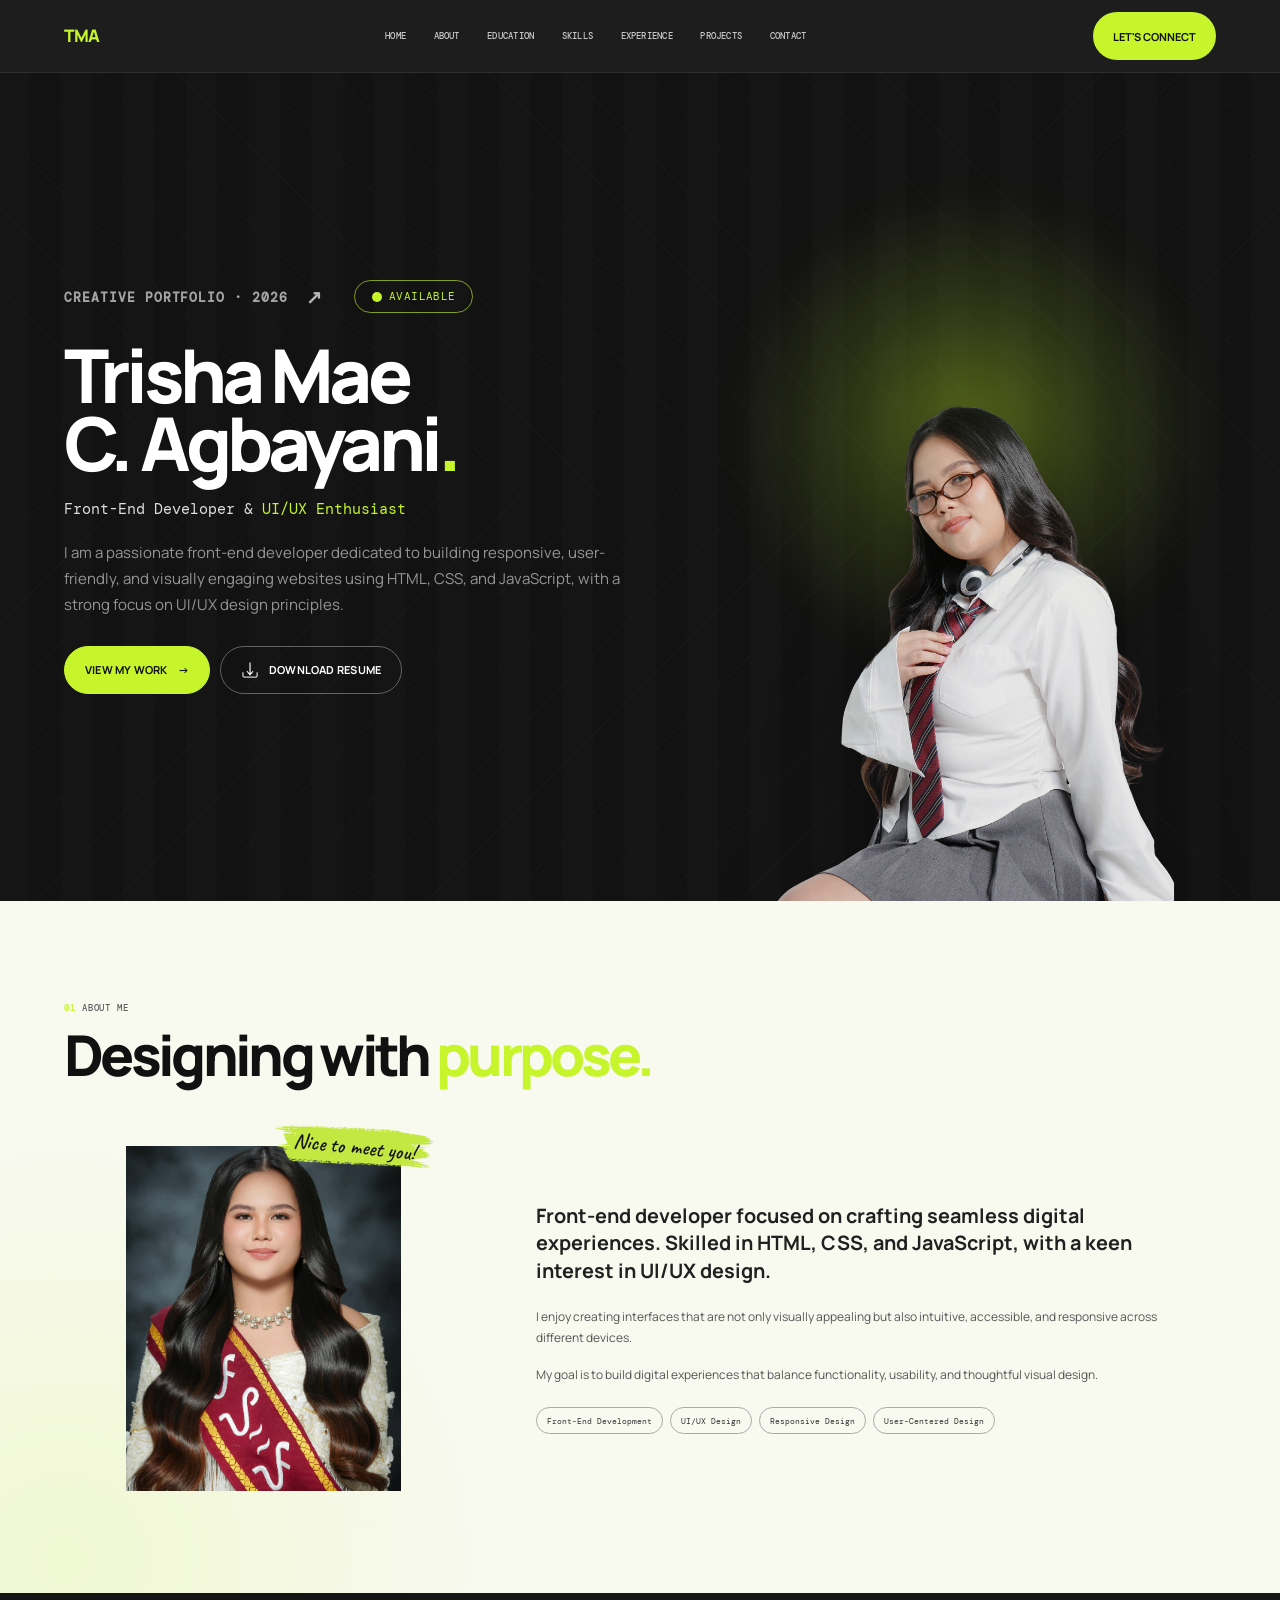
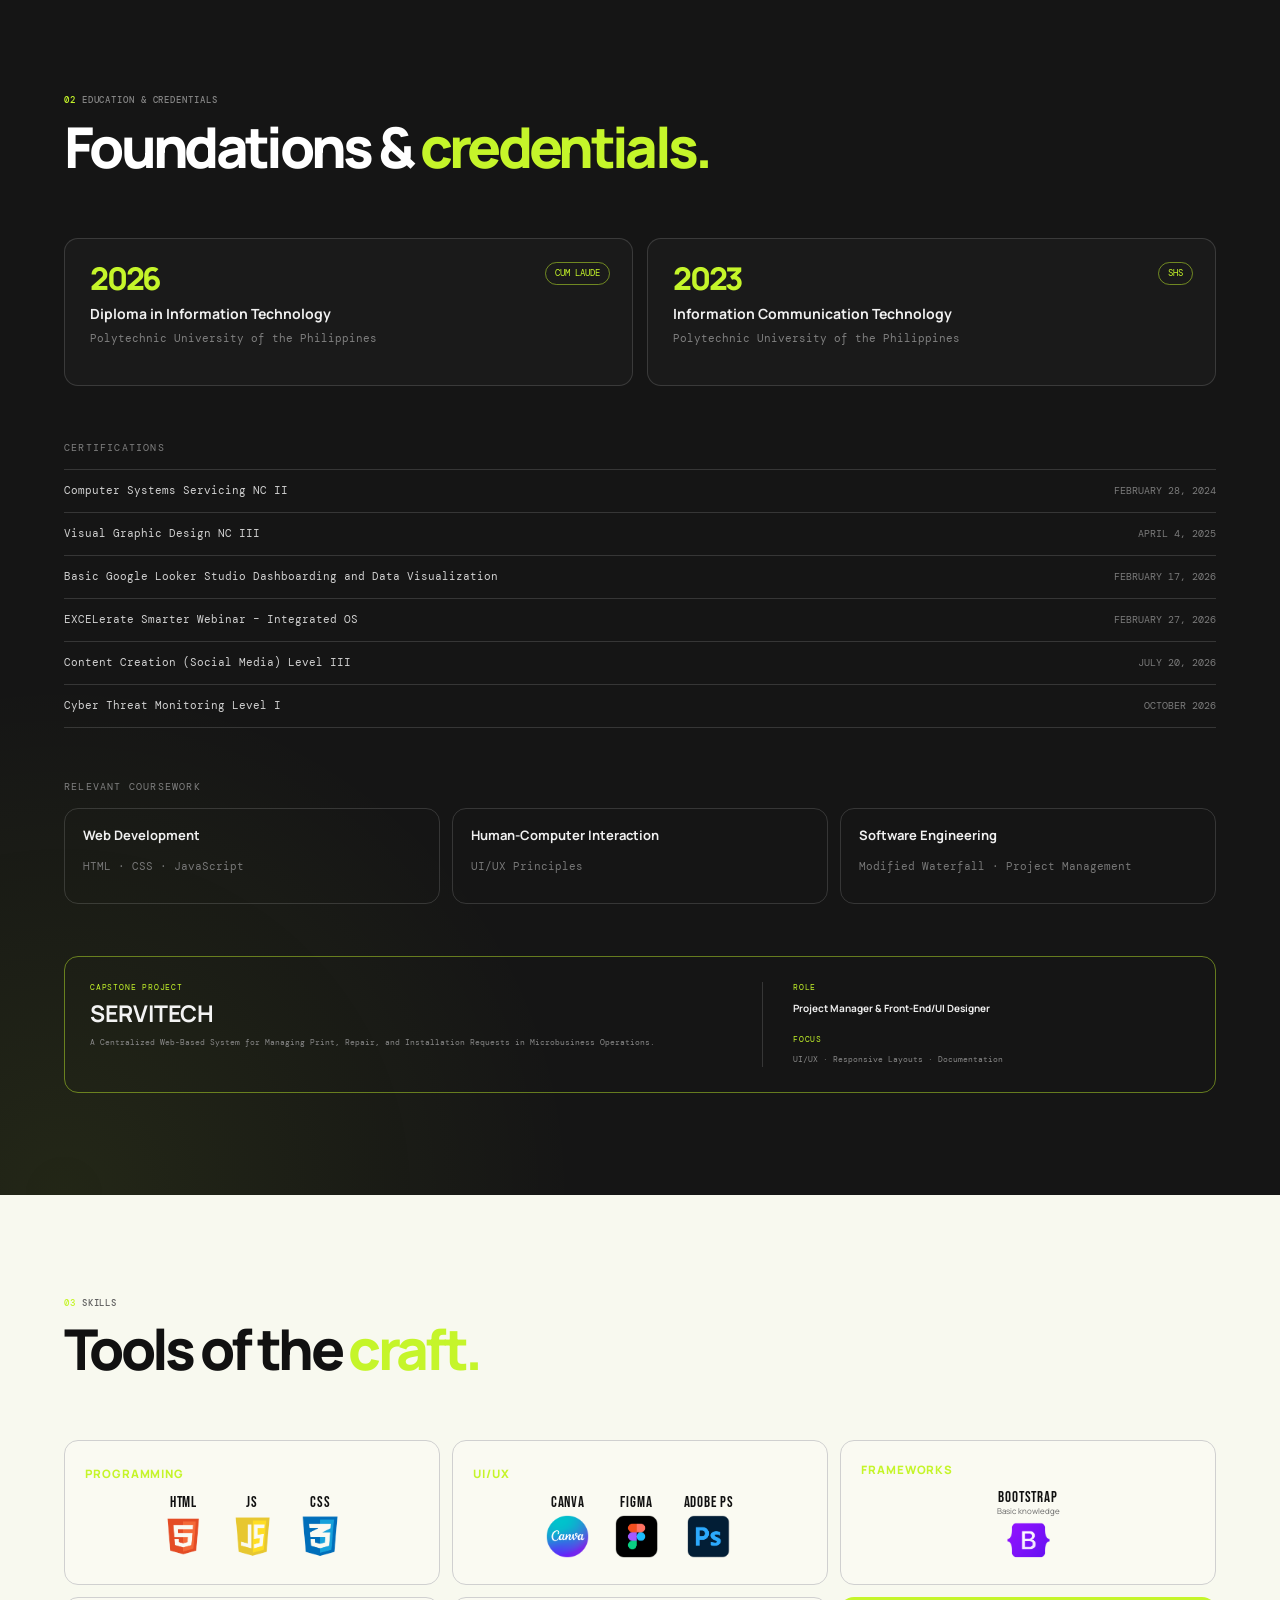
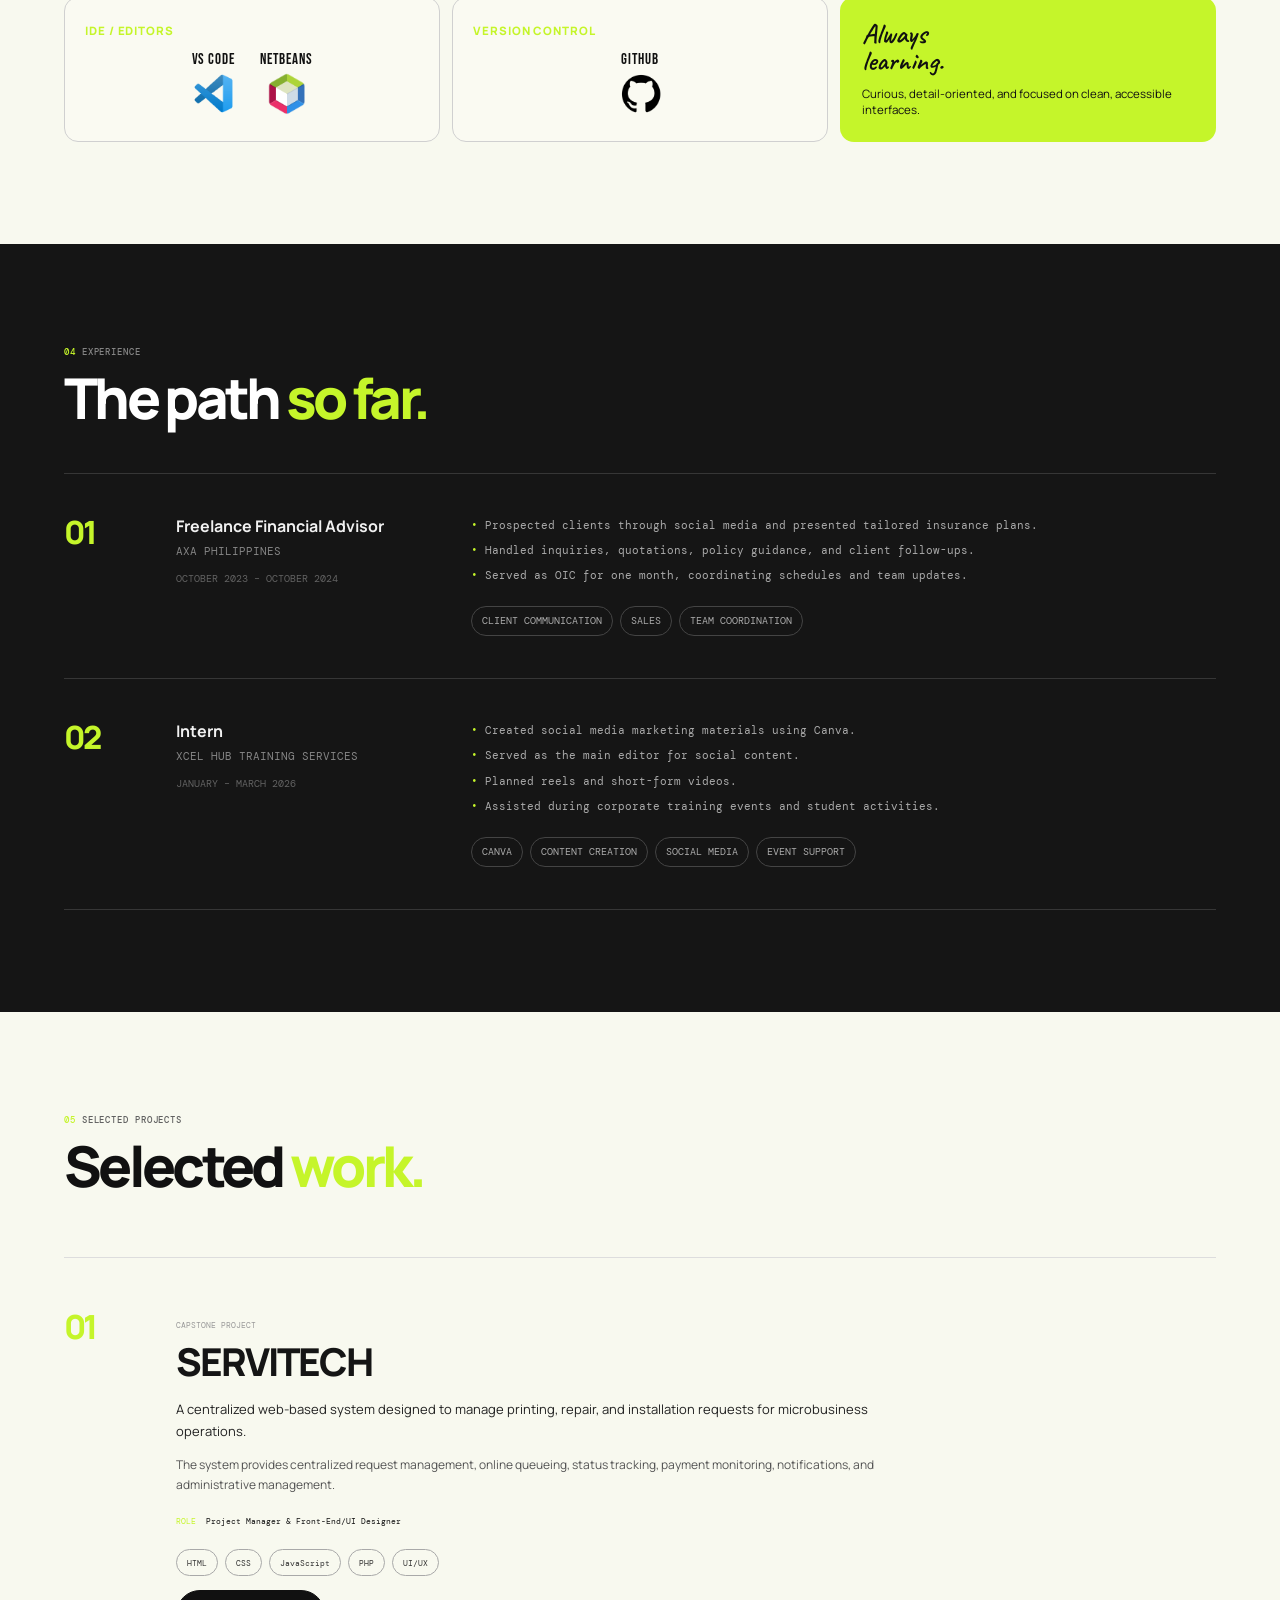
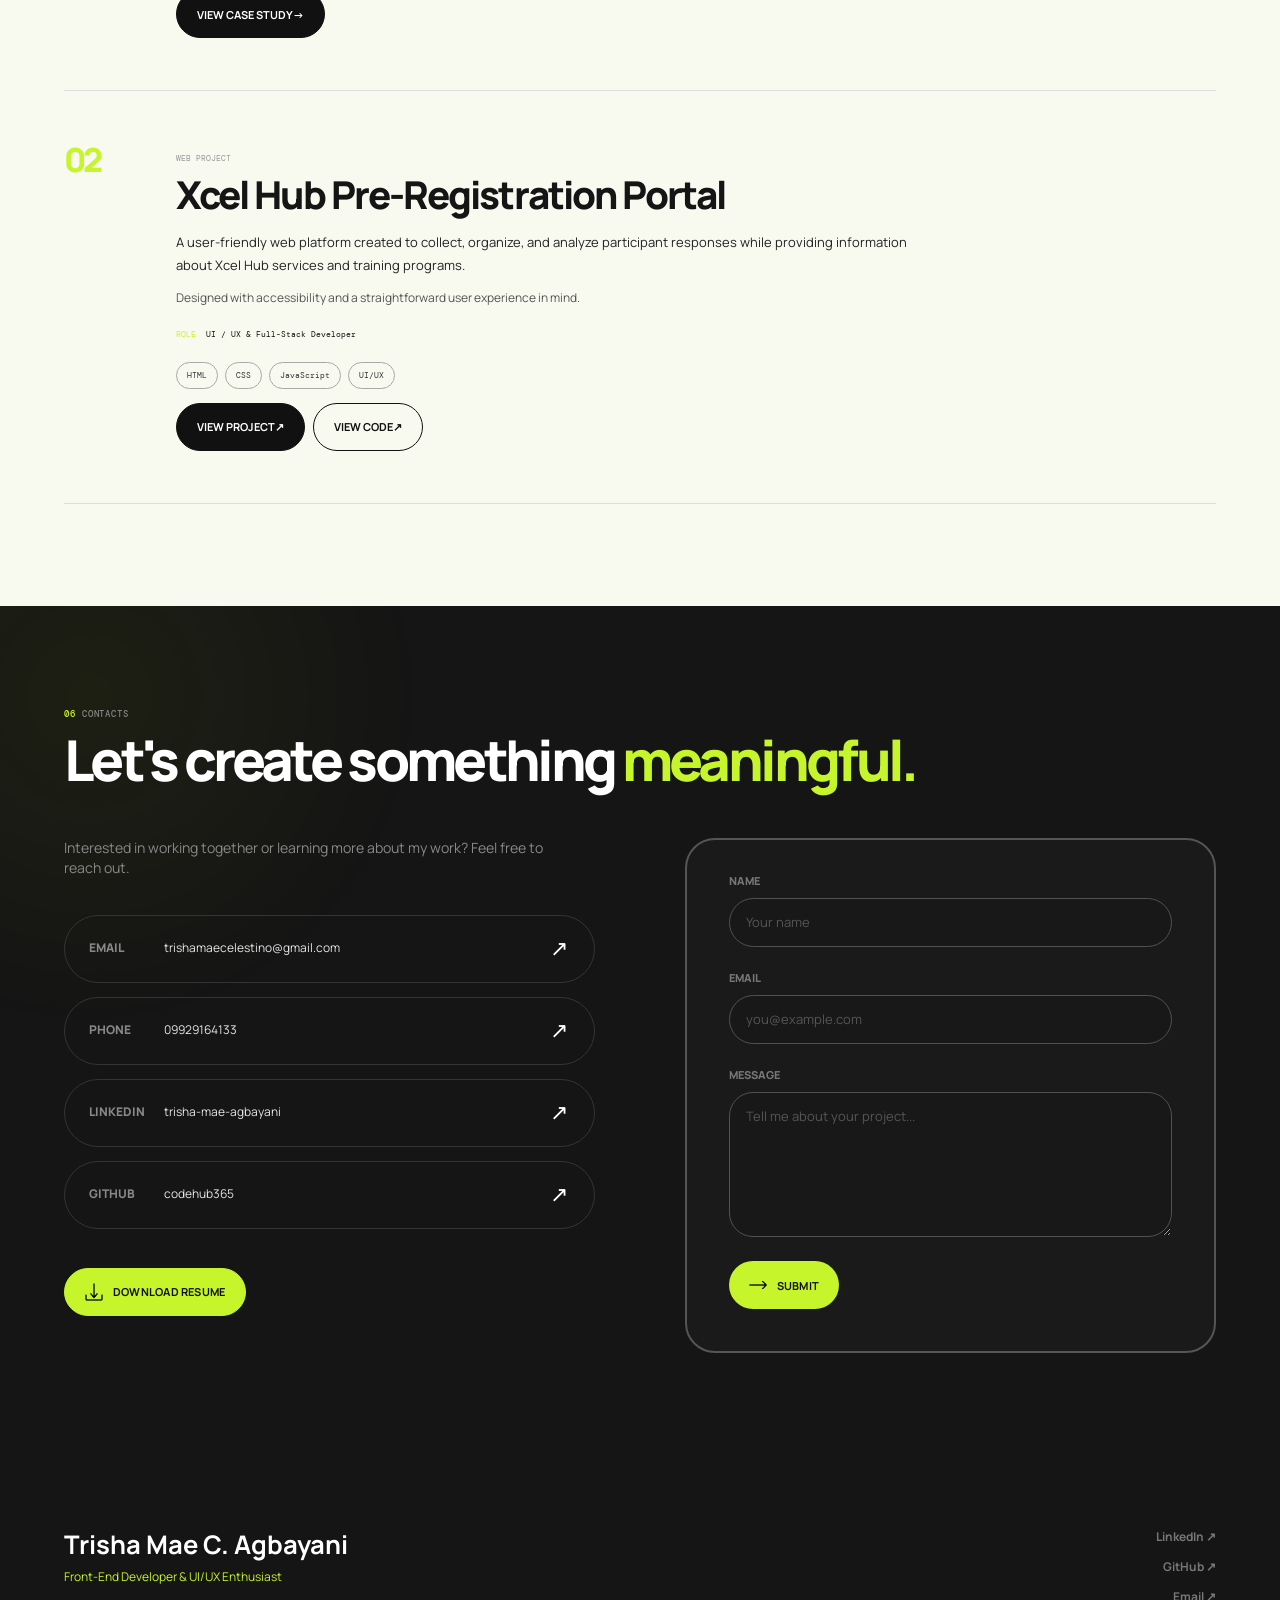
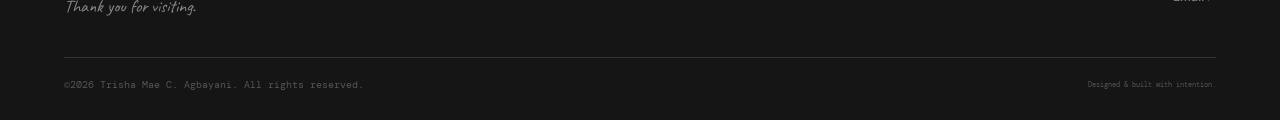
==== commit 577600eb: "Update hero section" ====
--- a/index.html
+++ b/index.html
@@ -95,7 +95,7 @@
 
                         <span class="availability-dot"></span>
 
-                        OPEN TO OPPORTUNITIES
+                        AVAILABLE
 
                     </div>
 
--- a/style.css
+++ b/style.css
@@ -61,6 +61,13 @@
     -webkit-font-smoothing: antialiased;
     -moz-osx-font-smoothing: grayscale;
     text-rendering: optimizeLegibility;
+}
+
+/* Avoid horizontal scrollbars without creating a clipping container in modern browsers. */
+@supports (overflow: clip) {
+    body {
+        overflow-x: clip;
+    }
 }
 
 img,
@@ -214,8 +221,8 @@
     align-items: center;
     justify-content: center;
 
-    min-height: 34px;
-    padding: 0 16px;
+    min-height: 48px;
+    padding: 0 20px;
 
     border: 0;
     border-radius: var(--pill-radius);
@@ -223,8 +230,8 @@
     background: var(--lime);
     color: #111;
 
-    font-family: var(--mono-font);
-    font-size: clamp(8px, 0.62vw, 10px);
+    font-family: var(--main-font);
+    font-size: clamp(11px, 0.75vw, 13px);
     font-weight: 700;
     line-height: 1;
 
@@ -253,50 +260,32 @@
 
     overflow: hidden;
 
-    background:
-        radial-gradient(
-            circle at 72% 48%,
-            rgba(197, 245, 42, 0.17) 0,
-            rgba(197, 245, 42, 0.07) 18%,
-            transparent 42%
-        ),
-        var(--black);
+    background: url("assets/2.png") center / cover no-repeat, var(--black);
 
     color: var(--white);
 }
 
-/* Subtle vertical texture matching the mockup. */
+/* Background pattern from the supplied home-page asset. */
 .hero-grid {
     position: absolute;
-    z-index: -1;
+    z-index: 0;
     inset: 0;
 
-    opacity: 0.42;
+    opacity: 1;
     pointer-events: none;
 
-    background-image:
-        linear-gradient(
-            90deg,
-            rgba(255, 255, 255, 0.035) 1px,
-            transparent 1px
-        ),
-        linear-gradient(
-            90deg,
-            rgba(255, 255, 255, 0.018) 1px,
-            transparent 1px
-        );
-
-    background-size: 52px 100%, 104px 100%;
+    background: url("assets/1.png") center / cover no-repeat;
 }
 
 .hero-container {
+    width: min(calc(100% - (var(--page-padding) * 2)), 1740px);
     min-height: max(680px, calc(100svh - 72px));
 
     position: relative;
     z-index: 2;
 
     display: grid;
-    grid-template-columns: minmax(0, 1.03fr) minmax(390px, 0.82fr);
+    grid-template-columns: minmax(0, 1fr) minmax(460px, 0.92fr);
 
     align-items: center;
 
@@ -307,29 +296,31 @@
     position: relative;
     z-index: 5;
 
-    max-width: 680px;
+    max-width: 760px;
 
     padding-block: clamp(70px, 8vh, 105px);
 }
 
 .hero-topline {
-    display: flex;
+    display: inline-flex;
     align-items: center;
     flex-wrap: wrap;
-    gap: 10px;
-
-    margin-bottom: 15px;
+    gap: 18px;
+
+    margin: 0 28px 28px 0;
 
     color: #a4a4a4;
 
     font-family: var(--mono-font);
-    font-size: clamp(9px, 0.72vw, 11px);
+    font-size: clamp(12px, 1vw, 18px);
+    font-weight: 600;
     line-height: 1.3;
     letter-spacing: 0.075em;
 }
 
 .green-arrow {
-    color: var(--lime);
+    color: #b8b8b8;
+    font-size: 1.45em;
 }
 
 .availability {
@@ -337,8 +328,8 @@
     align-items: center;
     gap: 7px;
 
-    margin-bottom: 24px;
-    padding: 7px 11px;
+    margin: 0 0 28px;
+    padding: 10px 17px;
 
     border: 1px solid rgba(197, 245, 42, 0.62);
     border-radius: var(--pill-radius);
@@ -346,28 +337,28 @@
     color: var(--lime);
 
     font-family: var(--mono-font);
-    font-size: clamp(8px, 0.63vw, 10px);
+    font-size: clamp(11px, 0.82vw, 15px);
     line-height: 1;
     letter-spacing: 0.035em;
 }
 
 .availability-dot {
-    width: 6px;
-    height: 6px;
-    flex: 0 0 6px;
+    width: 10px;
+    height: 10px;
+    flex: 0 0 10px;
 
     border-radius: 50%;
     background: var(--lime);
 }
 
 .hero h1 {
-    max-width: 690px;
+    max-width: 800px;
 
     margin: 0 0 22px;
 
     color: var(--white);
 
-    font-size: clamp(48px, 5.3vw, 82px);
+    font-size: clamp(58px, 5.8vw, 108px);
     font-weight: 800;
     line-height: 0.91;
 
@@ -386,7 +377,7 @@
     color: #dddddd;
 
     font-family: var(--mono-font);
-    font-size: clamp(11px, 0.83vw, 14px);
+    font-size: clamp(15px, 1.2vw, 21px);
     line-height: 1.45;
 }
 
@@ -401,7 +392,7 @@
 
     color: #969696;
 
-    font-size: clamp(12px, 0.84vw, 14px);
+    font-size: clamp(15px, 1.08vw, 18px);
     line-height: 1.72;
 }
 
@@ -418,20 +409,20 @@
 ========================================================= */
 
 .btn {
-    min-height: 42px;
+    min-height: 48px;
 
     display: inline-flex;
     align-items: center;
     justify-content: center;
-    gap: 9px;
-
-    padding: 0 17px;
+    gap: 10px;
+
+    padding: 0 20px;
 
     border-radius: var(--pill-radius);
 
-    font-family: var(--mono-font);
-    font-size: clamp(9px, 0.67vw, 11px);
-    font-weight: 600;
+    font-family: var(--main-font);
+    font-size: clamp(11px, 0.75vw, 13px);
+    font-weight: 700;
     line-height: 1;
     letter-spacing: 0.02em;
 
@@ -469,9 +460,9 @@
     color: var(--lime);
 }
 
-.btn-outline img {
-    width: 14px;
-    height: 14px;
+.btn img {
+    width: 18px;
+    height: 18px;
     object-fit: contain;
 }
 
@@ -523,7 +514,7 @@
     position: relative;
     z-index: 2;
 
-    width: clamp(390px, 39vw, 590px);
+    width: clamp(460px, 39vw, 720px);
     max-width: none;
     height: auto;
 
@@ -791,7 +782,7 @@
     color: var(--lime);
 
     font-family: var(--mono-font);
-    font-size: clamp(7px, 0.55vw, 9px);
+    font-size: clamp(9px, 0.65vw, 11px);
     line-height: 1;
     white-space: nowrap;
 }
@@ -801,7 +792,7 @@
 
     color: #f1f1f1;
 
-    font-size: clamp(12px, 0.82vw, 14px);
+    font-size: clamp(14px, 1vw, 17px);
     font-weight: 700;
     line-height: 1.35;
 }
@@ -812,7 +803,7 @@
     color: #7f7f7f;
 
     font-family: var(--mono-font);
-    font-size: clamp(8px, 0.59vw, 10px);
+    font-size: clamp(11px, 0.75vw, 13px);
     line-height: 1.5;
 }
 
@@ -831,7 +822,7 @@
     color: #7f7f7f;
 
     font-family: var(--mono-font);
-    font-size: clamp(8px, 0.6vw, 10px);
+    font-size: clamp(10px, 0.72vw, 12px);
     line-height: 1.3;
 
     letter-spacing: 0.12em;
@@ -856,7 +847,7 @@
     color: #d0d0d0;
 
     font-family: var(--mono-font);
-    font-size: clamp(8px, 0.62vw, 10px);
+    font-size: clamp(11px, 0.78vw, 13px);
     line-height: 1.4;
 }
 
@@ -865,7 +856,7 @@
 
     color: #7b7b7b;
 
-    font-size: clamp(7px, 0.54vw, 9px);
+    font-size: clamp(10px, 0.68vw, 11px);
     line-height: 1.3;
     white-space: nowrap;
 }
@@ -899,7 +890,7 @@
 
     color: #f0f0f0;
 
-    font-size: clamp(11px, 0.78vw, 13px);
+    font-size: clamp(13px, 0.92vw, 15px);
     font-weight: 700;
     line-height: 1.35;
 }
@@ -908,7 +899,7 @@
     color: #777;
 
     font-family: var(--mono-font);
-    font-size: clamp(8px, 0.59vw, 10px);
+    font-size: clamp(11px, 0.75vw, 13px);
     line-height: 1.5;
 }
 
@@ -1141,7 +1132,7 @@
 
     color: #f1f1f1;
 
-    font-size: clamp(14px, 1vw, 16px);
+    font-size: clamp(16px, 1.15vw, 19px);
     line-height: 1.3;
 }
 
@@ -1153,7 +1144,7 @@
     color: #858585;
 
     font-family: var(--mono-font);
-    font-size: clamp(8px, 0.62vw, 10px);
+    font-size: clamp(11px, 0.78vw, 13px);
     line-height: 1.4;
 }
 
@@ -1161,7 +1152,7 @@
     color: #626262;
 
     font-family: var(--mono-font);
-    font-size: clamp(7px, 0.55vw, 9px);
+    font-size: clamp(10px, 0.68vw, 11px);
     line-height: 1.4;
 }
 
@@ -1180,7 +1171,7 @@
     color: #aaa;
 
     font-family: var(--mono-font);
-    font-size: clamp(8px, 0.62vw, 10px);
+    font-size: clamp(11px, 0.78vw, 13px);
     line-height: 1.65;
 }
 
@@ -1196,6 +1187,12 @@
     top: 0;
 
     color: var(--lime);
+}
+
+.experience .tag-list span {
+    min-height: 30px;
+
+    font-size: clamp(10px, 0.72vw, 12px);
 }
 
 
@@ -1294,10 +1291,10 @@
     align-items: center;
     justify-content: center;
 
-    min-height: 36px;
+    min-height: 48px;
 
     margin-top: 14px;
-    padding: 0 15px;
+    padding: 0 20px;
 
     border: 1px solid #111;
     border-radius: var(--pill-radius);
@@ -1305,8 +1302,9 @@
     background: #111;
     color: #fff;
 
-    font-family: var(--mono-font);
-    font-size: clamp(8px, 0.61vw, 10px);
+    font-family: var(--main-font);
+    font-size: clamp(11px, 0.75vw, 13px);
+    font-weight: 700;
     line-height: 1;
 
     transition:
@@ -1425,11 +1423,6 @@
 
 .contact-button {
     margin-top: 25px;
-    min-height: 60px;
-    padding-inline: 30px;
-
-    font-family: var(--main-font);
-    font-weight: 800;
 }
 
 .contact-button span,
@@ -1439,8 +1432,8 @@
 
 .contact-button::before,
 .contact-submit::before {
-    width: 20px;
-    height: 20px;
+    width: 18px;
+    height: 18px;
 
     content: "";
 }
@@ -1525,11 +1518,6 @@
 
 .contact-form button {
     border: 0;
-    min-height: 60px;
-    padding-inline: 30px;
-
-    font-family: var(--main-font);
-    font-weight: 800;
 }
 
 
@@ -1756,10 +1744,10 @@
 
 /* =========================================================
    MOBILE / TABLET
-   <= 768px
-========================================================= */
-
-@media (max-width: 768px) {
+   <= 900px
+========================================================= */
+
+@media (max-width: 900px) {
     :root {
         --page-padding: 24px;
         --section-space: 72px;
@@ -1783,6 +1771,9 @@
 
     .nav-button {
         margin-left: auto;
+        min-height: 42px;
+        padding-inline: 16px;
+        font-size: 11px;
     }
 
     /* HERO */
@@ -1821,6 +1812,7 @@
     .hero-visual {
         min-height: 460px;
         height: 460px;
+        margin-top: 28px;
     }
 
     .hero-photo {
@@ -1899,6 +1891,10 @@
     /* FOOTER */
     .footer-container {
         flex-direction: column;
+    }
+
+    .footer-links {
+        align-items: flex-start;
     }
 }
 
@@ -1939,9 +1935,9 @@
     }
 
     .nav-button {
-        min-height: 31px;
-        padding: 0 12px;
-        font-size: 8px;
+        min-height: 40px;
+        padding: 0 14px;
+        font-size: 11px;
     }
 
     /* HERO */
@@ -1954,6 +1950,9 @@
     }
 
     .hero-topline {
+        display: flex;
+        margin: 0 0 15px;
+
         font-size: 8px;
     }
 
@@ -1991,6 +1990,7 @@
     .hero-visual {
         min-height: 390px;
         height: 390px;
+        margin-top: 16px;
     }
 
     .hero-photo {
@@ -2066,12 +2066,12 @@
 
     /* SKILLS */
     .skills-grid {
-        grid-template-columns: 1fr 1fr;
+        grid-template-columns: 1fr;
     }
 
     .skill-card,
     .skill-highlight {
-        min-height: 130px;
+        min-height: 150px;
     }
 
     .skill-card {
@@ -2079,7 +2079,7 @@
     }
 
     .skill-icons {
-        gap: 12px;
+        gap: clamp(14px, 7vw, 30px);
     }
 
     .skill-icons img {
@@ -2125,13 +2125,28 @@
 
     /* CONTACT */
     .contact-line {
-        grid-template-columns: 62px minmax(0, 1fr) 16px;
-
-        font-size: 8px;
+        grid-template-columns: 72px minmax(0, 1fr) 18px;
+
+        min-height: 64px;
+        padding-inline: 16px;
+        font-size: 12px;
     }
 
     .contact-form {
         padding: 20px;
+        border-radius: 22px;
+    }
+
+    .contact-form input,
+    .contact-form textarea {
+        font-size: 16px;
+    }
+
+    .contact::before {
+        top: -190px;
+        left: -220px;
+
+        width: 560px;
     }
 
     /* FOOTER */
@@ -2171,7 +2186,7 @@
     }
 
     .hero-photo {
-        width: 350px;
+        width: min(350px, 94vw);
     }
 
     .skills-grid {
@@ -2184,7 +2199,9 @@
     }
 
     .contact-line {
-        grid-template-columns: 58px minmax(0, 1fr) 14px;
+        grid-template-columns: 60px minmax(0, 1fr) 16px;
+
+        font-size: 11px;
     }
 }
 
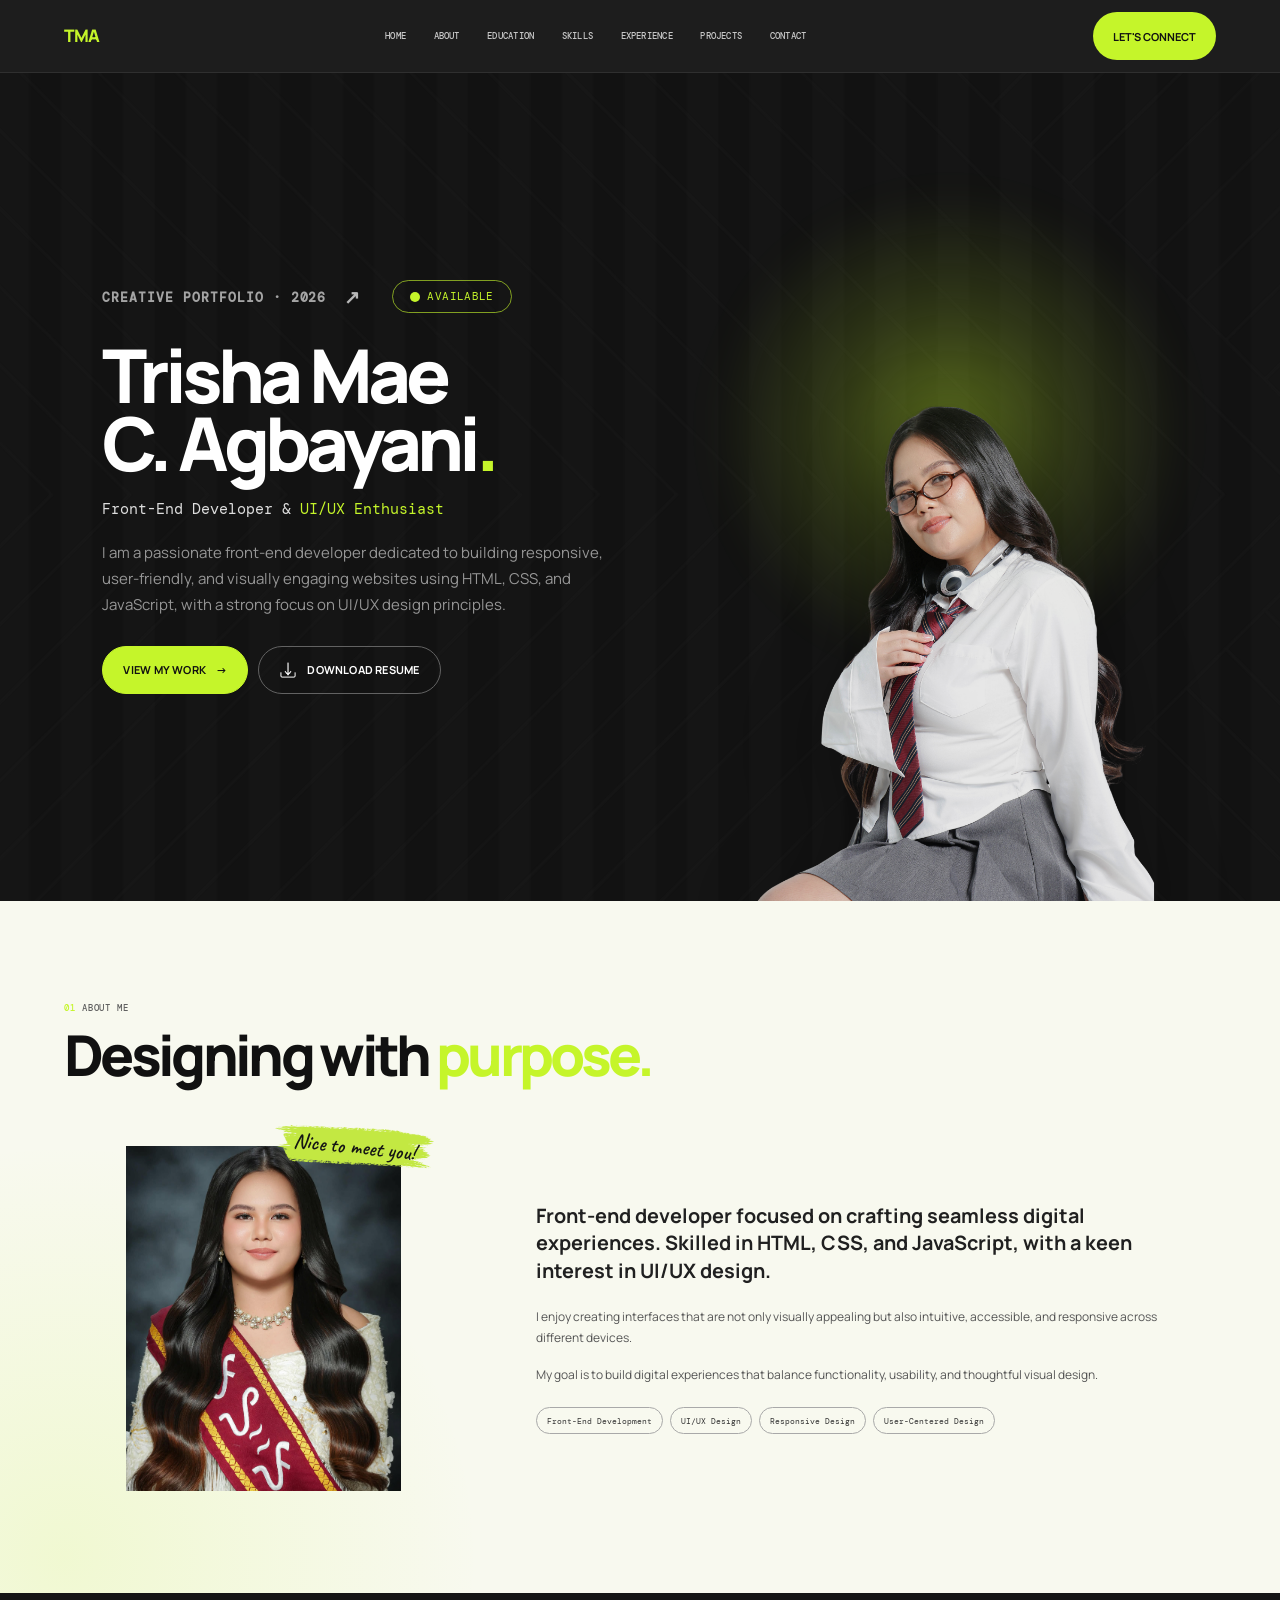
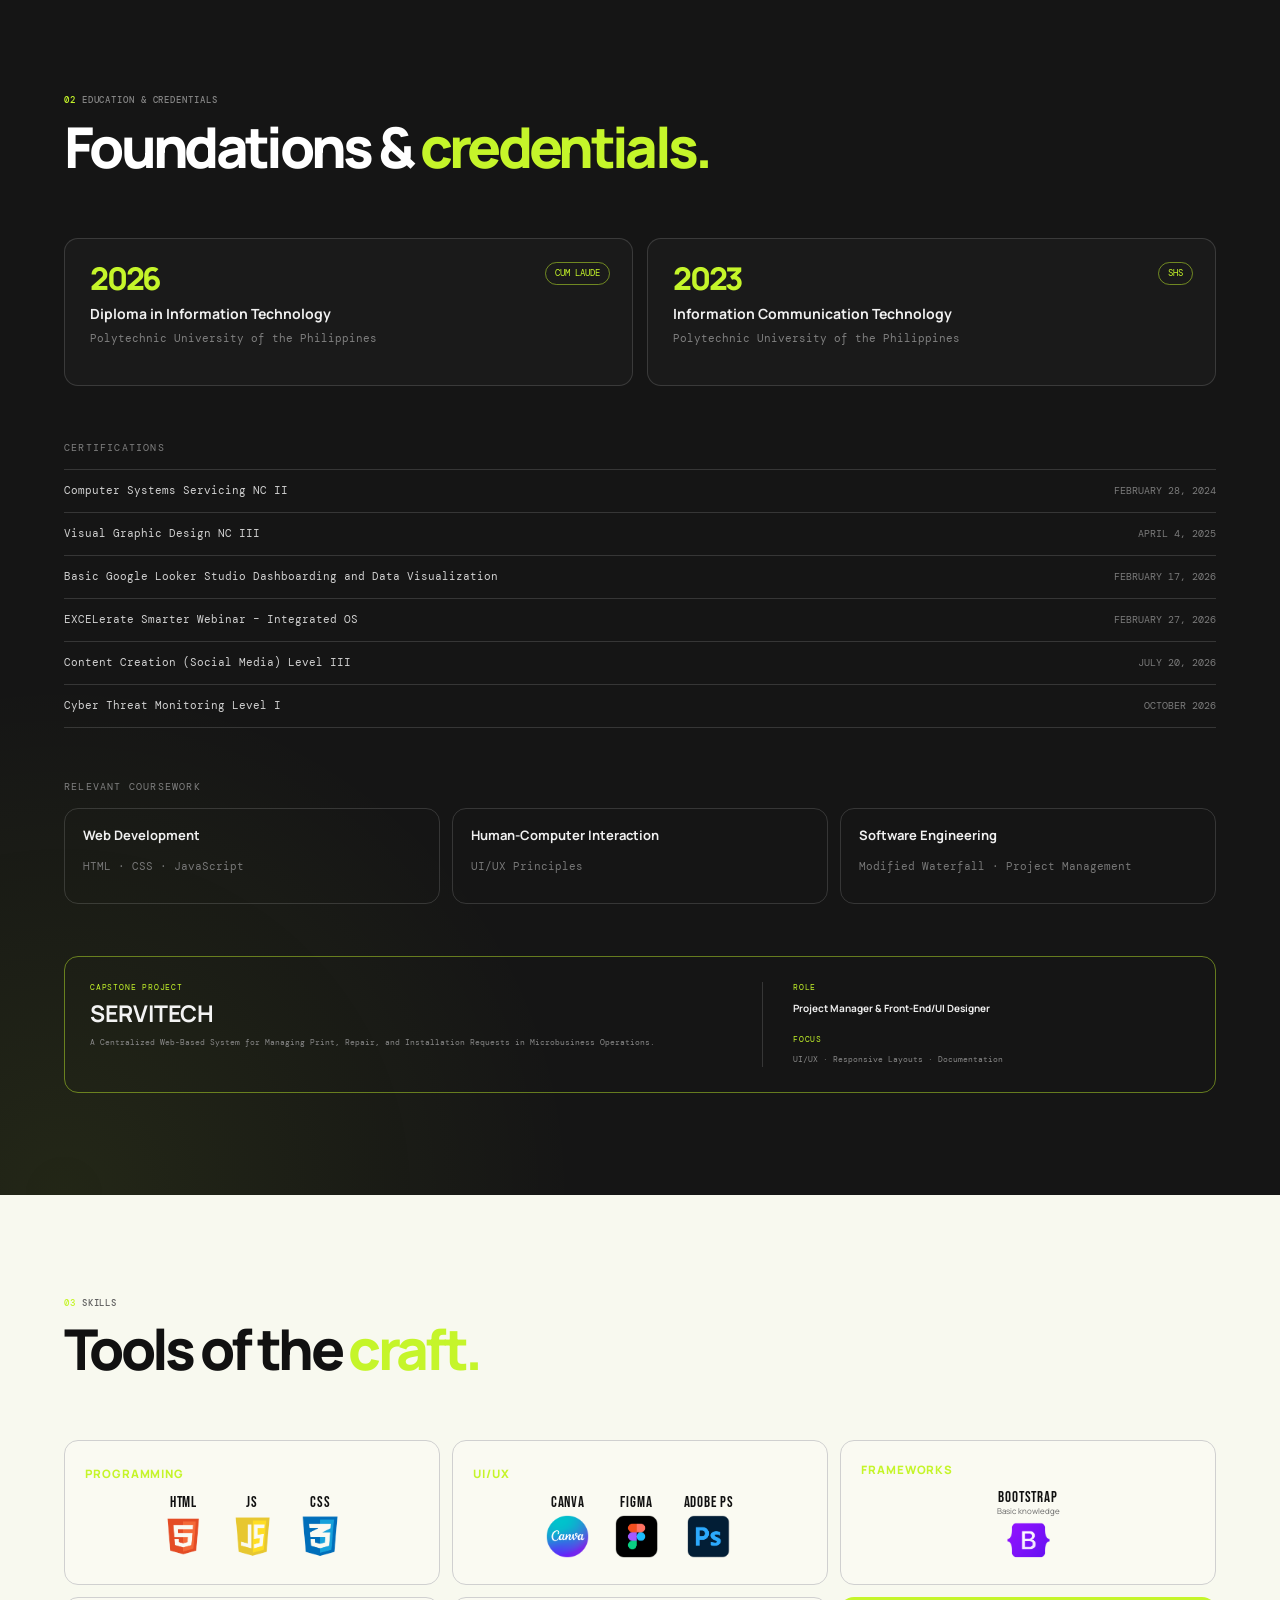
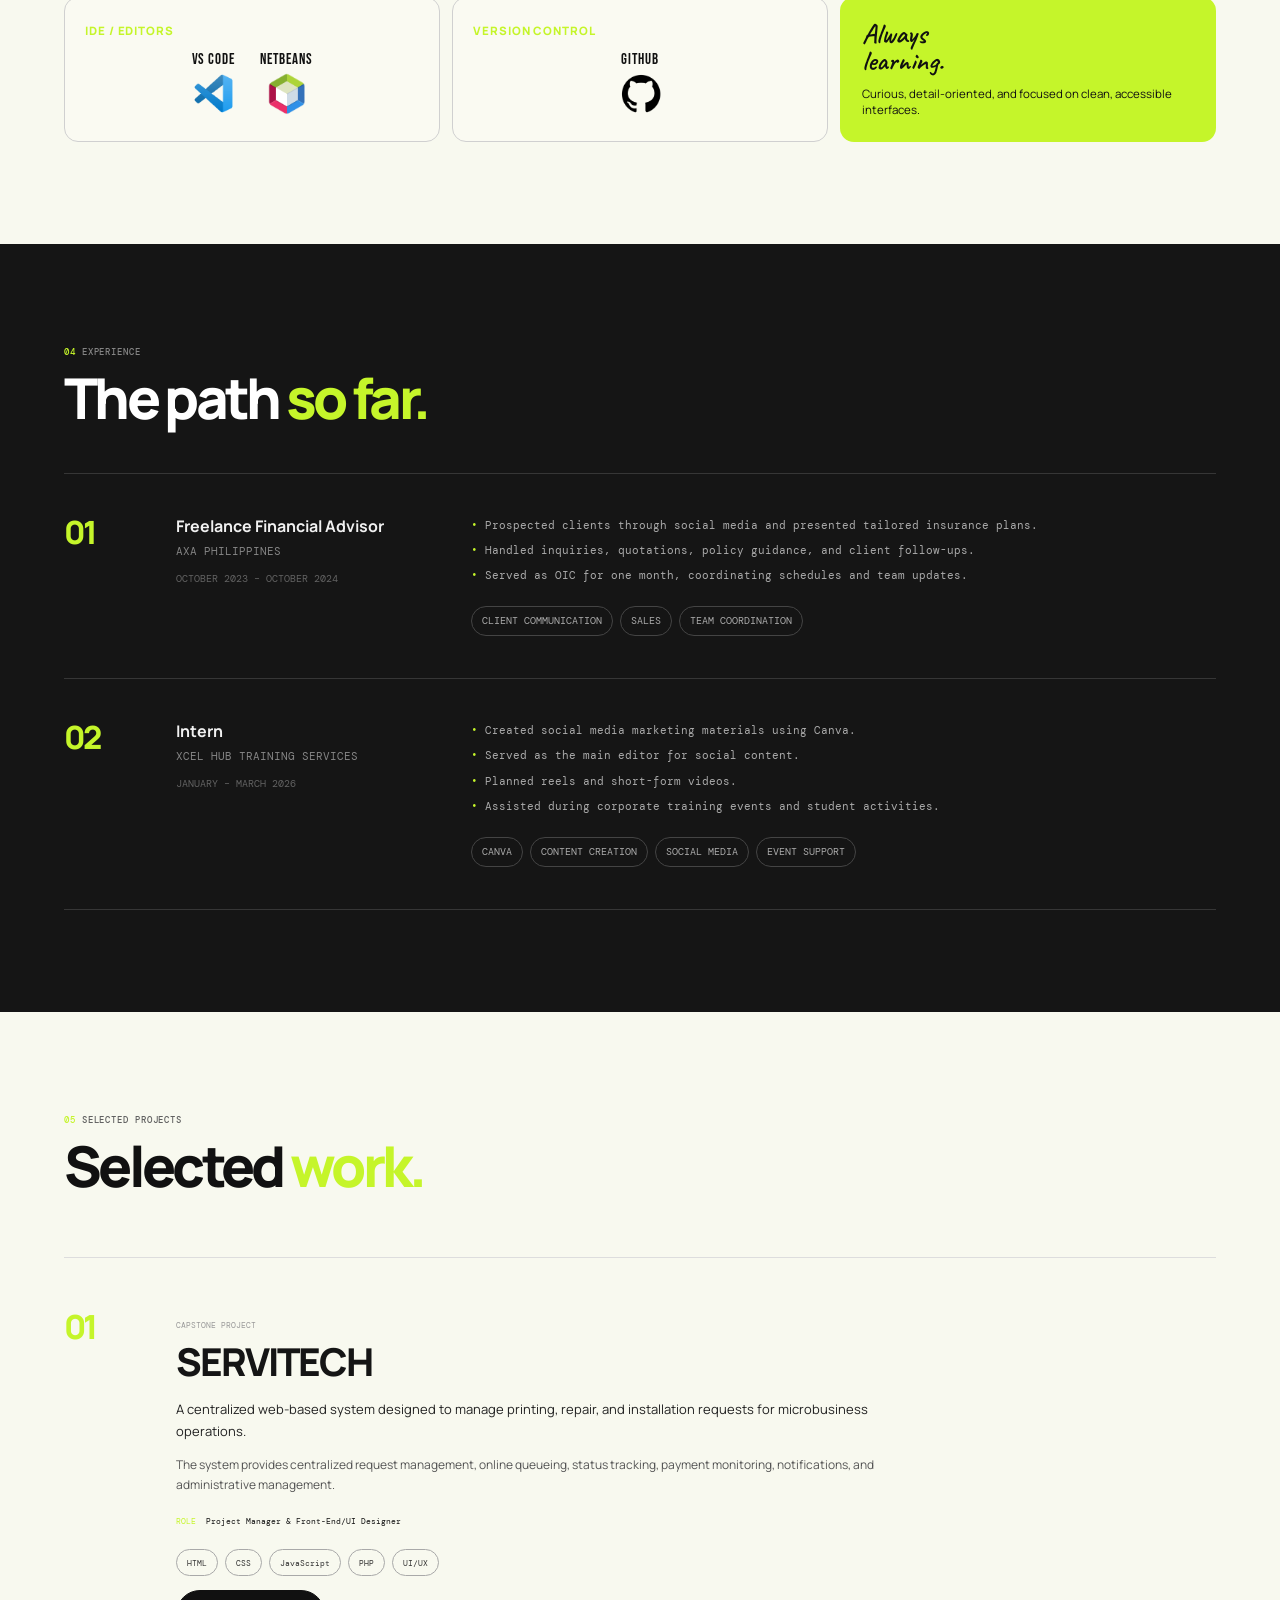
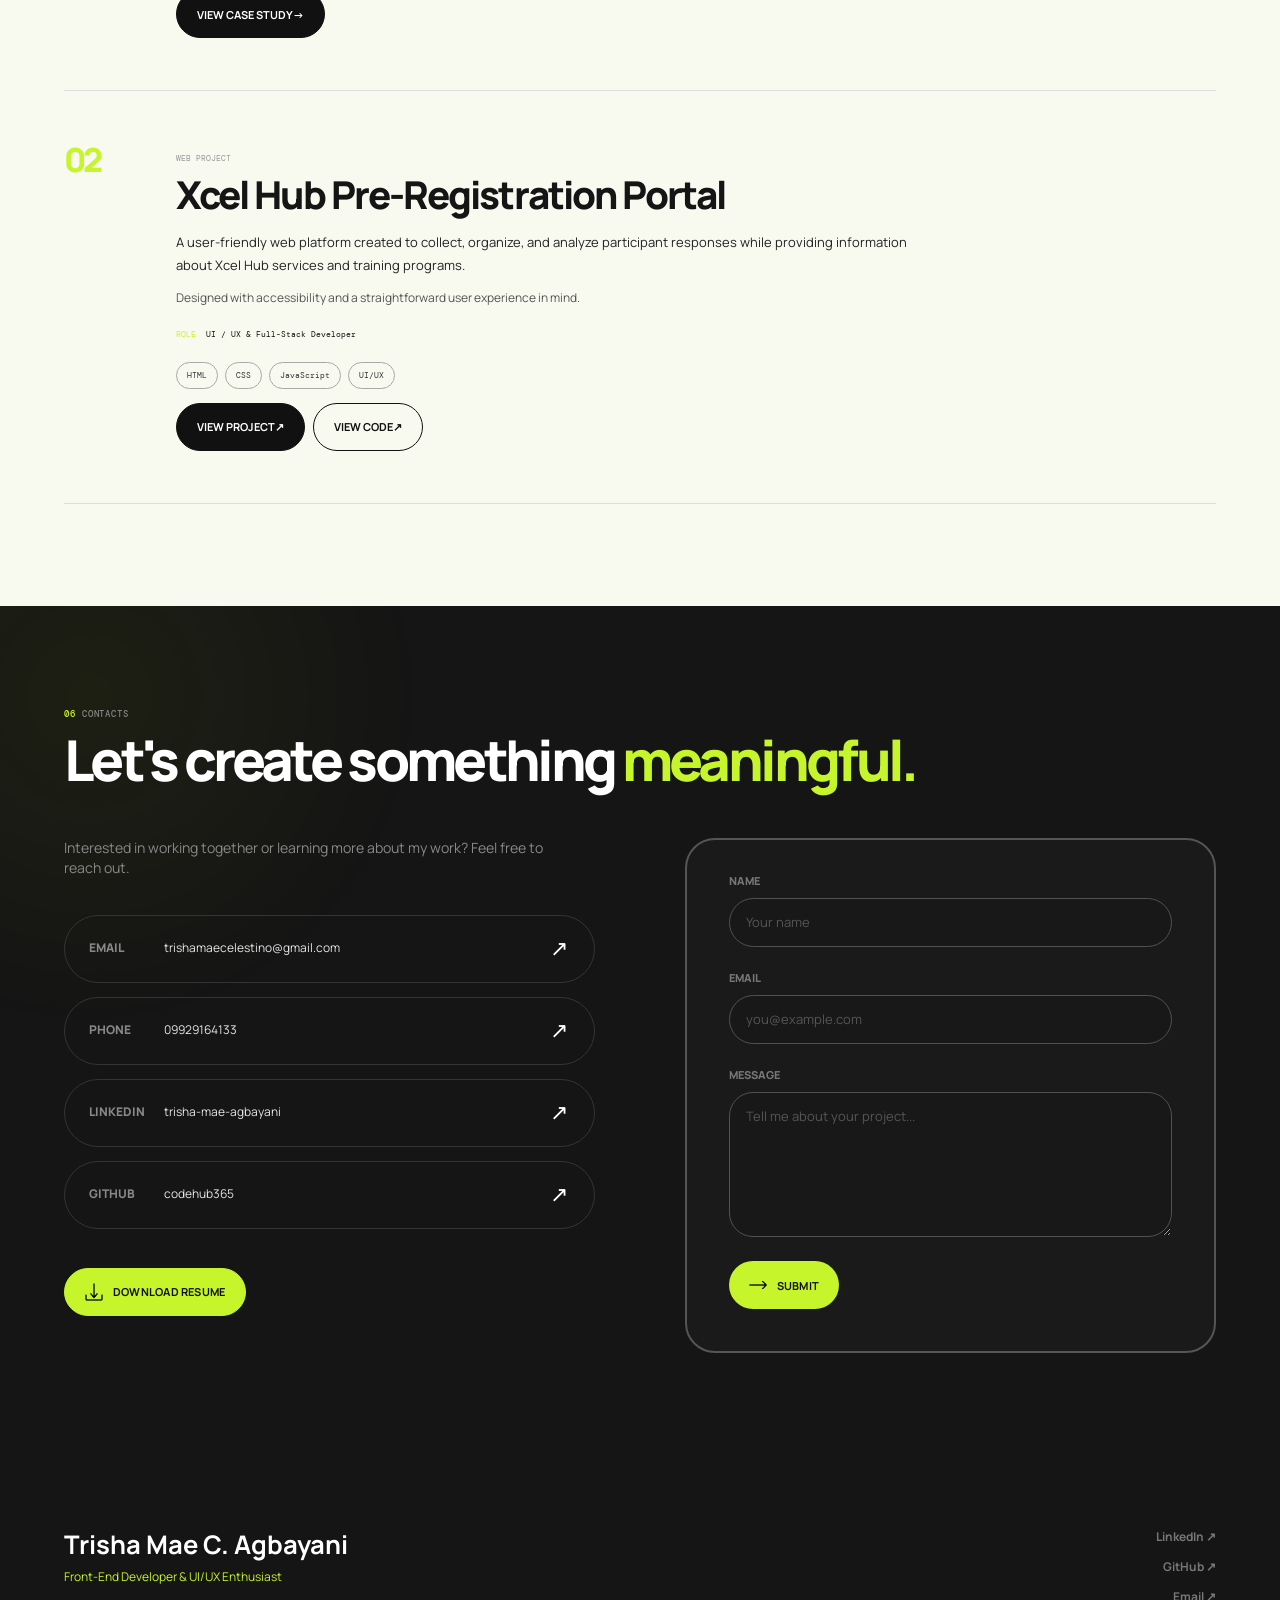
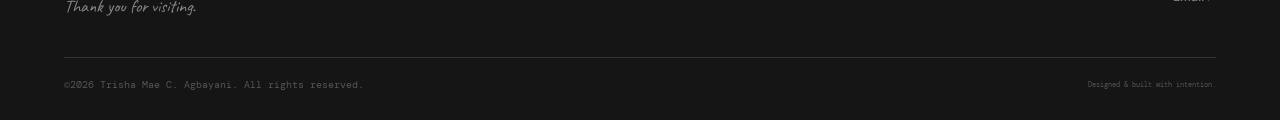
==== commit b6723c8f: "Update the download button at hero section" ====
--- a/index.html
+++ b/index.html
@@ -127,7 +127,7 @@
                             <span>→</span>
                         </a>
 
-                        <a href="#" class="btn btn-outline">
+                        <a href="assets/Trisha_Mae_Agbayani_Resume.pdf" class="btn btn-outline resume-download-trigger">
 
                             <img
                                 src="assets/8.png"
@@ -1014,8 +1014,8 @@
 
 
                         <a
-                            href="mailto:trishamaecelestino@gmail.com"
-                            class="btn btn-green contact-button"
+                            href="assets/Trisha_Mae_Agbayani_Resume.pdf"
+                            class="btn btn-green contact-button resume-download-trigger"
                         >
                             DOWNLOAD RESUME
                             <span>→</span>
@@ -1077,6 +1077,21 @@
 
     </main>
 
+    <!-- Ask for confirmation before downloading the resume. -->
+    <dialog class="resume-dialog" id="resume-dialog" aria-labelledby="resume-dialog-title">
+        <div class="resume-dialog__content">
+            <p class="resume-dialog__eyebrow">TRISHA MAE AGBAYANI</p>
+            <h2 id="resume-dialog-title">Download my resume?</h2>
+            <p class="resume-dialog__message">Are you sure you want to download a copy of my resume?</p>
+            <div class="resume-dialog__actions">
+                <button class="resume-dialog__cancel" type="button">NO</button>
+                <a class="btn btn-green resume-dialog__download" href="assets/Trisha_Mae_Agbayani_Resume.pdf" download>
+                    YES, DOWNLOAD <span>&rarr;</span>
+                </a>
+            </div>
+        </div>
+    </dialog>
+
 
     <!-- =====================================================
          FOOTER
@@ -1126,6 +1141,7 @@
 
     </footer>
 
+    <script src="script.js"></script>
 </body>
 
 </html>
--- a/style.css
+++ b/style.css
@@ -292,6 +292,15 @@
     column-gap: clamp(35px, 5vw, 90px);
 }
 
+@media (min-width: 901px) {
+    .hero-container {
+        width: min(
+            calc(100% - (clamp(72px, 8vw, 150px) * 2)),
+            1740px
+        );
+    }
+}
+
 .hero-content {
     position: relative;
     z-index: 5;
@@ -2243,3 +2252,107 @@
         -webkit-print-color-adjust: exact;
     }
 }
+
+
+/* =========================================================
+   RESUME DOWNLOAD CONFIRMATION
+========================================================= */
+
+.resume-dialog {
+    width: min(100% - 32px, 430px);
+    max-width: 430px;
+    padding: 0;
+    border: 1px solid rgba(28, 40, 35, 0.18);
+    border-radius: 18px;
+    background: #f8f7f2;
+    color: #18251f;
+    box-shadow: 0 24px 80px rgba(0, 0, 0, 0.35);
+}
+
+.resume-dialog::backdrop {
+    background: rgba(10, 19, 14, 0.76);
+    backdrop-filter: blur(5px);
+}
+
+.resume-dialog__content {
+    padding: 30px;
+}
+
+.resume-dialog__eyebrow {
+    margin: 0 0 5px;
+    color: #397a55;
+    font-family: "DM Mono", monospace;
+    font-size: 10px;
+    font-weight: 700;
+    letter-spacing: 0.12em;
+}
+
+.resume-dialog h2 {
+    margin: 0 0 10px;
+    font-family: "Bebas Neue", sans-serif;
+    font-size: 32px;
+    font-weight: 400;
+    letter-spacing: 0.025em;
+}
+
+.resume-dialog__message {
+    margin: 0;
+    color: #4b554f;
+    font-size: 14px;
+    line-height: 1.65;
+}
+
+.resume-dialog__cancel {
+    border: 0;
+    background: transparent;
+    color: inherit;
+    cursor: pointer;
+    font-family: "DM Mono", monospace;
+    font-size: 12px;
+    font-weight: 700;
+    letter-spacing: 0.08em;
+}
+
+.resume-dialog__cancel:hover,
+.resume-dialog__cancel:focus-visible {
+    background: rgba(57, 122, 85, 0.12);
+    outline: none;
+}
+
+.resume-dialog__actions {
+    display: flex;
+    align-items: center;
+    justify-content: flex-end;
+    gap: 20px;
+    margin-top: 26px;
+    padding-top: 22px;
+    border-top: 1px solid rgba(28, 40, 35, 0.13);
+}
+
+.resume-dialog__download {
+    white-space: nowrap;
+}
+
+@media (max-width: 600px) {
+    .resume-dialog {
+        width: calc(100% - 20px);
+        border-radius: 13px;
+    }
+
+    .resume-dialog__content {
+        padding: 24px 20px;
+    }
+
+    .resume-dialog h2 {
+        font-size: 27px;
+    }
+
+    .resume-dialog__actions {
+        gap: 12px;
+    }
+
+    .resume-dialog__download {
+        padding: 13px 15px;
+        font-size: 11px;
+    }
+}
